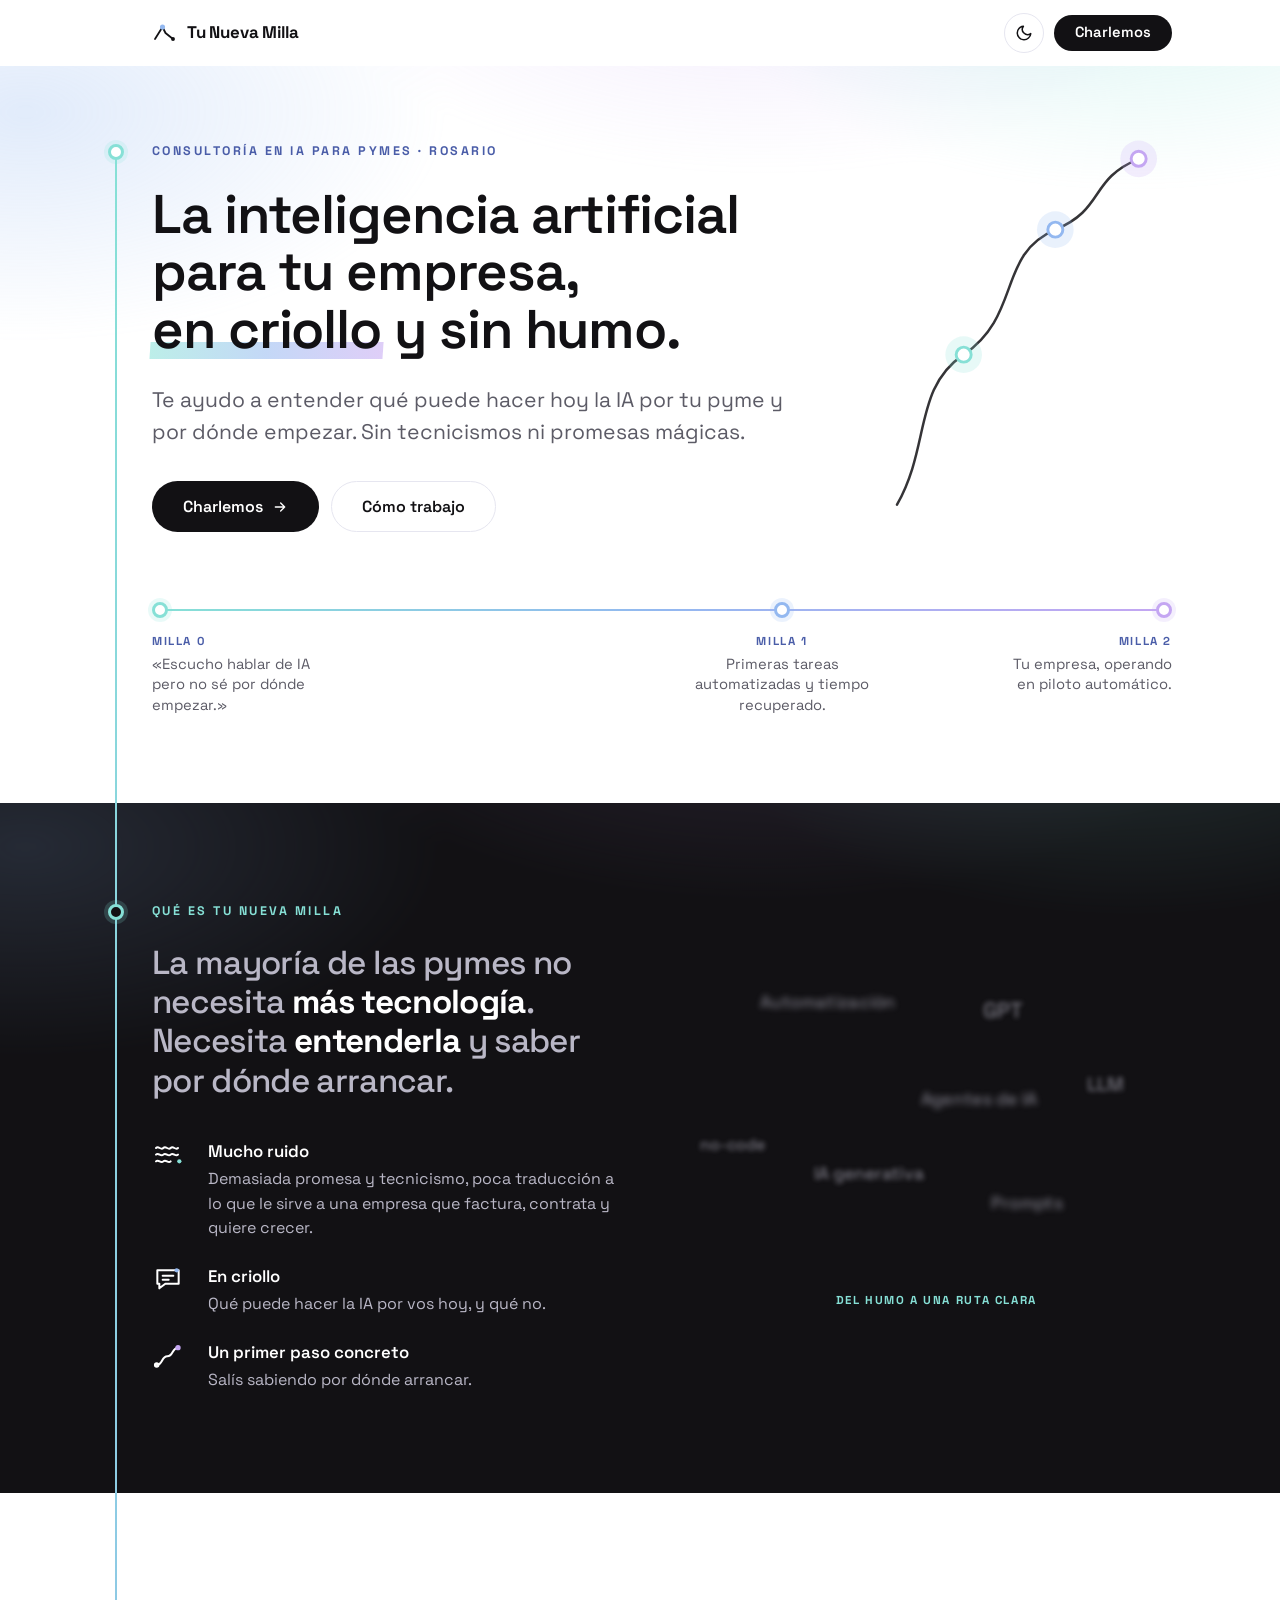
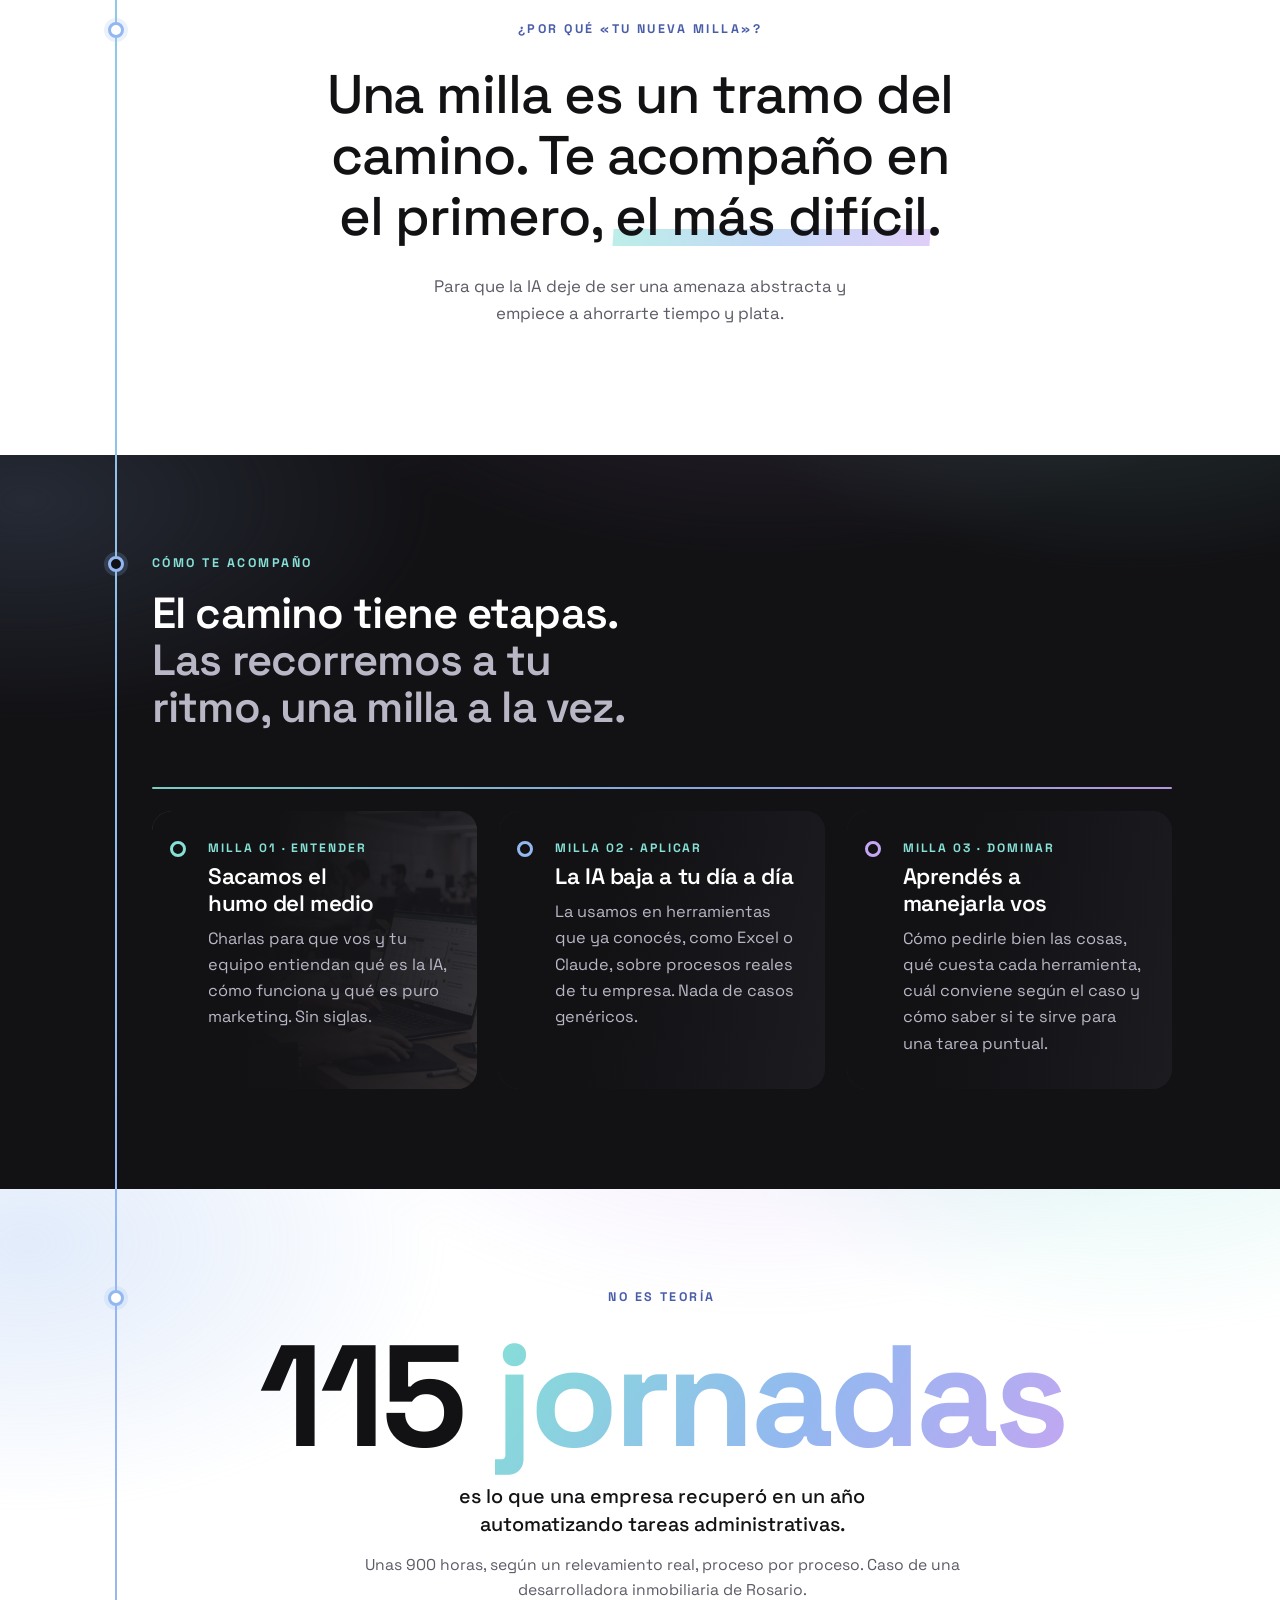
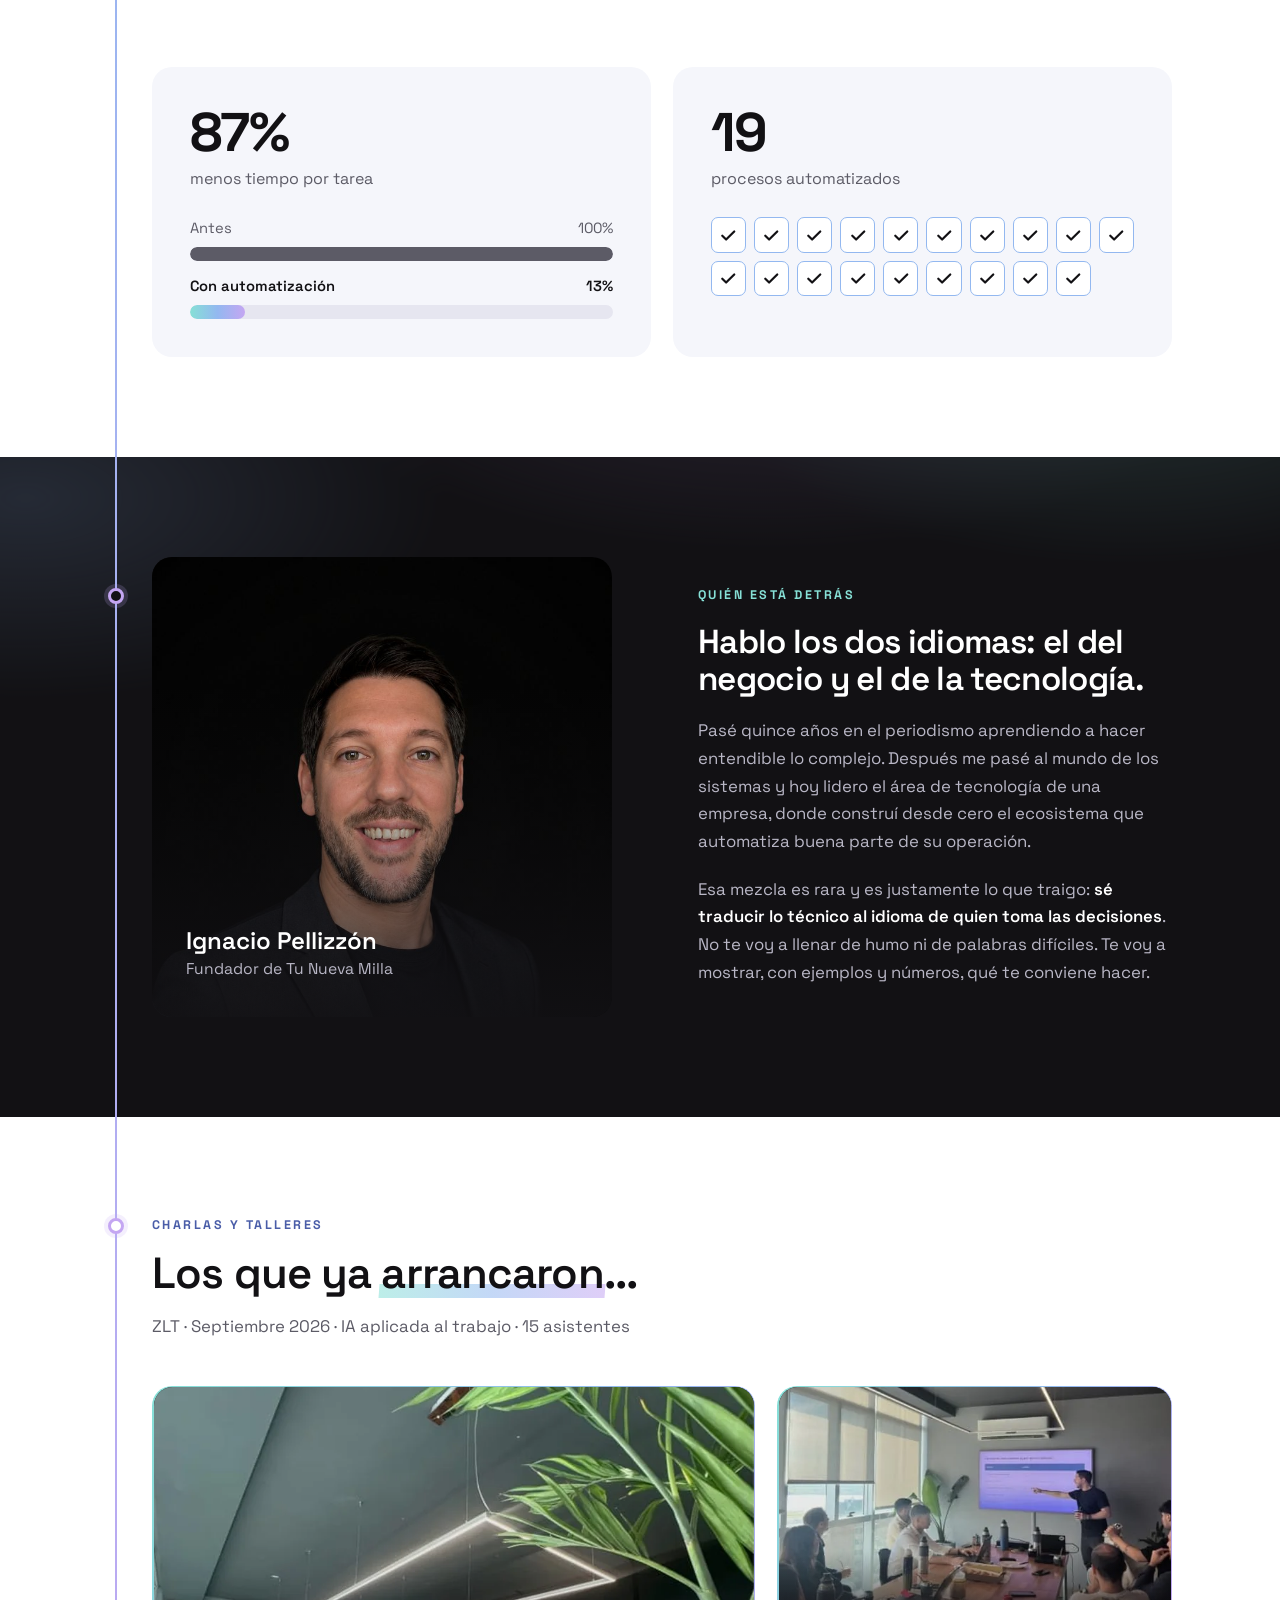
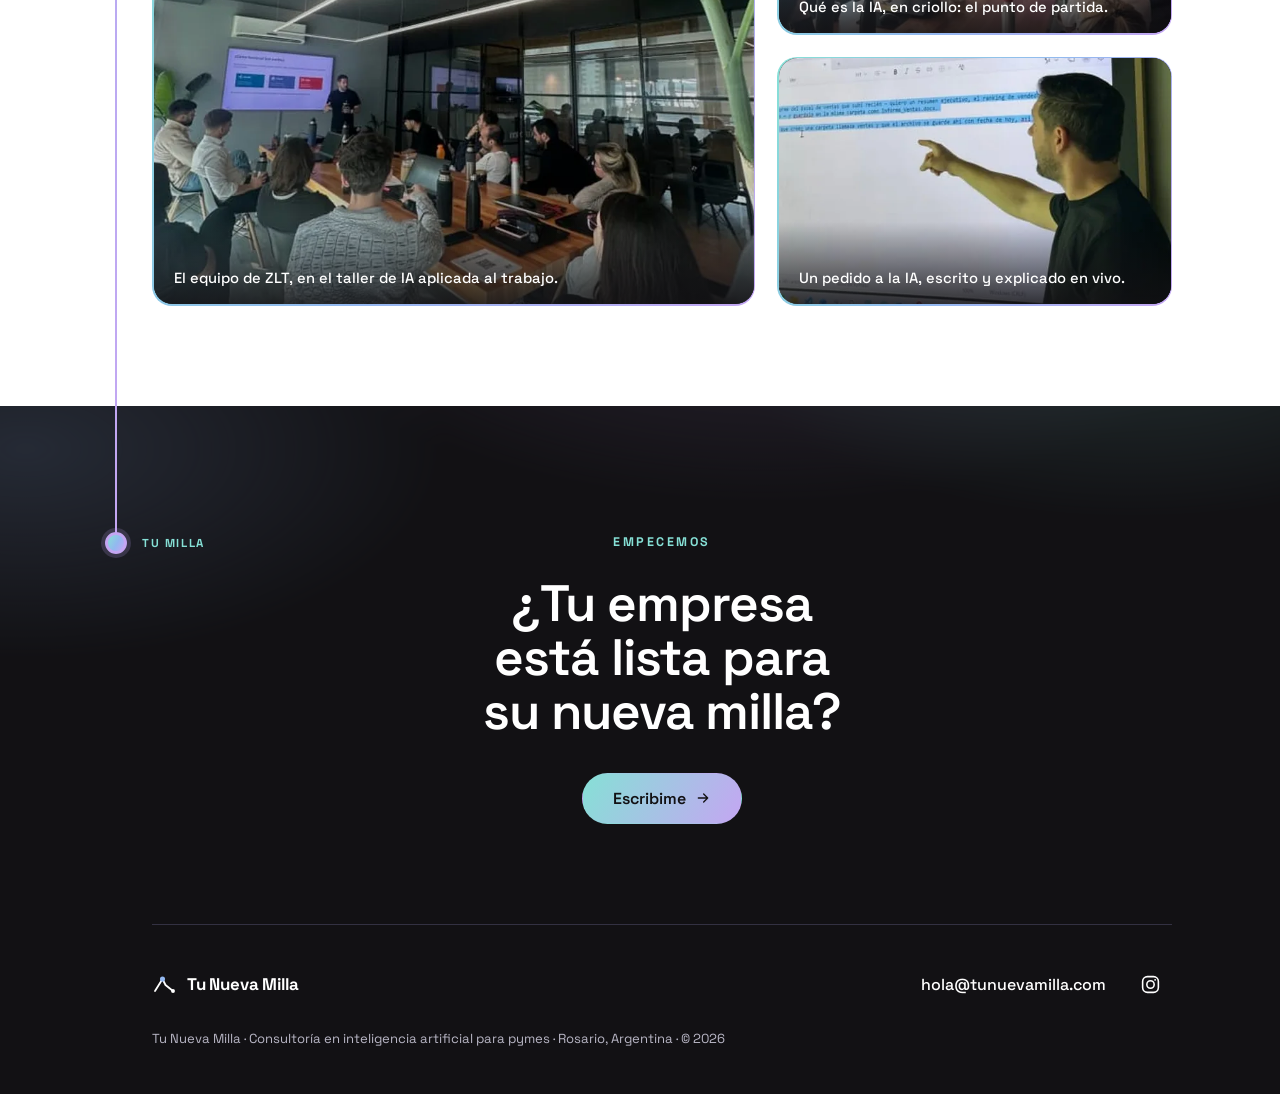
==== index.html @ d24d32ed "Rediseño de la landing con el design system aurora - Nueva estructura: hero, qué es, por qué el nomb" ====
<!DOCTYPE html>
<html lang="es-AR">
<head>
<meta charset="UTF-8">
<meta name="viewport" content="width=device-width, initial-scale=1.0">
<title>Tu Nueva Milla — IA en criollo para tu pyme</title>
<meta name="description" content="Consultoría en inteligencia artificial para pymes en Rosario. Te ayudo a entender qué puede hacer la IA por tu empresa, sin tecnicismos ni promesas mágicas.">
<meta name="author" content="Ignacio Pellizzón">
<link rel="canonical" href="https://tunuevamilla.com/">
<meta name="theme-color" content="#FFFFFF">
<meta name="color-scheme" content="light dark">

<meta property="og:type" content="website">
<meta property="og:url" content="https://tunuevamilla.com/">
<meta property="og:site_name" content="Tu Nueva Milla">
<meta property="og:locale" content="es_AR">
<meta property="og:title" content="Tu Nueva Milla — IA en criollo para tu pyme">
<meta property="og:description" content="Consultoría en inteligencia artificial para pymes en Rosario. Te ayudo a entender qué puede hacer la IA por tu empresa, sin tecnicismos ni promesas mágicas.">
<meta property="og:image" content="https://tunuevamilla.com/images/og-image.jpg">
<meta property="og:image:width" content="1200">
<meta property="og:image:height" content="630">
<meta property="og:image:alt" content="Tu Nueva Milla — IA en criollo, sin humo">

<meta name="twitter:card" content="summary_large_image">
<meta name="twitter:title" content="Tu Nueva Milla — IA en criollo para tu pyme">
<meta name="twitter:description" content="Consultoría en inteligencia artificial para pymes en Rosario. Te ayudo a entender qué puede hacer la IA por tu empresa, sin tecnicismos ni promesas mágicas.">
<meta name="twitter:image" content="https://tunuevamilla.com/images/og-image.jpg">
<meta name="twitter:image:alt" content="Tu Nueva Milla — IA en criollo, sin humo">
<link rel="icon" type="image/svg+xml" href="data:image/svg+xml,%3Csvg xmlns='http://www.w3.org/2000/svg' viewBox='0 0 32 32'%3E%3Cstyle%3E.s%7Bstroke:%23121114%7D.f%7Bfill:%23121114%7D@media (prefers-color-scheme:dark)%7B.s%7Bstroke:%23FFFFFF%7D.f%7Bfill:%23FFFFFF%7D%7D%3C/style%3E%3Cpath class='s' d='M4 24 L14 8 L18 16 L28 24' fill='none' stroke-width='2.6' stroke-linecap='round' stroke-linejoin='round'/%3E%3Ccircle cx='14' cy='8' r='3.4' fill='%2393B8F0'/%3E%3Ccircle class='f' cx='28' cy='24' r='2.6'/%3E%3C/svg%3E">

<!-- Tema guardado antes del primer pintado (evita el parpadeo claro → oscuro) -->
<script>try{if(localStorage.getItem('tnm-theme')==='dark'){document.documentElement.setAttribute('data-theme','dark');document.querySelector('meta[name="theme-color"]').content='#121114'}}catch(e){}</script>

<link rel="preconnect" href="https://fonts.googleapis.com">
<link rel="preconnect" href="https://fonts.gstatic.com" crossorigin>
<link href="https://fonts.googleapis.com/css2?family=Space+Grotesk:wght@400;500;600;700&display=swap" rel="stylesheet">
<link rel="stylesheet" href="styles.css">
</head>
<body>

<nav class="nav">
  <div class="wrap nav__in">
    <a href="#" class="tnm-logo" aria-label="Tu Nueva Milla">
      <svg viewBox="0 0 32 32" fill="none" aria-hidden="true">
        <path d="M4 24 L14 8 L18 16 L28 24" stroke="currentColor" stroke-width="2.4" stroke-linecap="round" stroke-linejoin="round"/>
        <circle cx="14" cy="8" r="3.4" fill="#93B8F0"/>
        <circle cx="28" cy="24" r="2.6" fill="currentColor"/>
      </svg>
      <span>Tu&nbsp;Nueva&nbsp;Milla</span>
    </a>
    <div class="nav__actions">
      <button type="button" class="theme-toggle" id="themeToggle" aria-label="Cambiar a tema oscuro" title="Cambiar a tema oscuro">
        <svg class="i-sun" viewBox="0 0 24 24" width="18" height="18" fill="none" aria-hidden="true"><circle cx="12" cy="12" r="4"/><path d="M12 2v2M12 20v2M4.93 4.93l1.41 1.41M17.66 17.66l1.41 1.41M2 12h2M20 12h2M6.34 17.66l-1.41 1.41M19.07 4.93l-1.41 1.41"/></svg>
        <svg class="i-moon" viewBox="0 0 24 24" width="18" height="18" fill="none" aria-hidden="true"><path d="M21 12.79A9 9 0 1 1 11.21 3 7 7 0 0 0 21 12.79z"/></svg>
      </button>
      <a href="#contacto" class="tnm-btn tnm-btn--primary tnm-btn--sm js-contact-trigger">Charlemos</a>
    </div>
  </div>
</nav>

<main class="rail-root" data-rail-root>
  <div class="rail" data-rail aria-hidden="true"><div class="rail__fill" data-rail-fill></div></div>

  <!-- 1 · Hero (claro) -->
  <header class="tnm-aurora sec sec--light">
    <div class="wrap hero">
      <div class="hero__row">
        <div class="hero__copy">
          <div data-reveal="0">
            <div class="stop" data-rail-stop data-rail-color="aqua"><span class="stop__dot stop__dot--aqua" aria-hidden="true"></span><div class="tnm-eyebrow">Consultoría en IA para pymes · Rosario</div></div>
          </div>
          <h1 class="hero__title" data-reveal="1">La inteligencia artificial para tu empresa, <span class="tnm-hl">en criollo</span> y sin humo.</h1>
          <p class="hero__lead" data-reveal="2">Te ayudo a entender qué puede hacer hoy la IA por tu pyme y por dónde empezar. Sin tecnicismos ni promesas mágicas.</p>
          <div class="hero__actions" data-reveal="3">
            <a href="#contacto" class="tnm-btn tnm-btn--primary js-contact-trigger">Charlemos
              <svg viewBox="0 0 24 24" fill="none" aria-hidden="true"><path d="M5 12h14M13 6l6 6-6 6" stroke="currentColor" stroke-width="2" stroke-linecap="round" stroke-linejoin="round"/></svg>
            </a>
            <a href="#camino" class="tnm-btn tnm-btn--ghost">Cómo trabajo</a>
          </div>
        </div>
        <div class="hero__ill" aria-hidden="true">
          <svg viewBox="40 60 360 470" width="100%" fill="none">
            <path d="M70,500 C110,430 90,360 150,320 C220,272 190,200 260,170 C320,145 300,110 360,85" style="stroke:currentColor;stroke-width:3;stroke-linecap:round;opacity:.85"/>
            <circle cx="150" cy="320" r="22" style="fill:var(--aqua);opacity:.2"/>
            <circle cx="150" cy="320" r="9" style="fill:var(--node-fill);stroke:var(--aqua);stroke-width:3.5"/>
            <circle cx="260" cy="170" r="22" style="fill:var(--blue);opacity:.2"/>
            <circle cx="260" cy="170" r="9" style="fill:var(--node-fill);stroke:var(--blue);stroke-width:3.5"/>
            <circle cx="360" cy="85" r="22" style="fill:var(--violet);opacity:.2"/>
            <circle cx="360" cy="85" r="9" style="fill:var(--node-fill);stroke:var(--violet);stroke-width:3.5"/>
          </svg>
        </div>
      </div>
      <div class="hero__route" data-reveal="4">
        <div class="tnm-route">
          <div class="tnm-route__track"><div class="tnm-route__fill"></div></div>
          <div class="tnm-route__stops">
            <div class="tnm-route__stop">
              <div class="tnm-dot"></div>
              <div class="tnm-km">Milla 0</div>
              <div class="tnm-route__lbl">«Escucho hablar de IA pero no sé por dónde empezar.»</div>
            </div>
            <div class="tnm-route__stop">
              <div class="tnm-dot tnm-dot--b"></div>
              <div class="tnm-km">Milla 1</div>
              <div class="tnm-route__lbl">Primeras tareas automatizadas y tiempo recuperado.</div>
            </div>
            <div class="tnm-route__stop">
              <div class="tnm-dot tnm-dot--c"></div>
              <div class="tnm-km">Milla 2</div>
              <div class="tnm-route__lbl">Tu empresa, operando en piloto automático.</div>
            </div>
          </div>
        </div>
      </div>
    </div>
  </header>

  <!-- 2 · Qué es (oscuro) -->
  <section class="tnm-aurora sec sec--band sec--clip" data-theme="dark">
    <div class="wrap sec__pad whatis">
      <div class="whatis__copy">
        <div class="whatis__head" data-reveal="0">
          <div class="stop" data-rail-stop data-rail-color="aqua"><span class="stop__dot stop__dot--aqua" aria-hidden="true"></span><div class="tnm-eyebrow">Qué es Tu Nueva Milla</div></div>
          <h2 class="whatis__title">La mayoría de las pymes no necesita <b>más tecnología</b>. Necesita <b>entenderla</b> y saber por dónde arrancar.</h2>
        </div>
        <div class="points">
          <div class="point" data-reveal="1">
            <svg viewBox="0 0 24 24" width="32" height="32" fill="none" aria-hidden="true"><path d="M3 7.5c2-2 3.5 2 5.5 0s3.5 2 5.5 0 3.5 2 5.5 0"/><path d="M3 12.5c2-2 3.5 2 5.5 0s3.5 2 5.5 0 3.5 2 5.5 0"/><path d="M3 17.5c2-2 3.5 2 5.5 0s3.5 2 5.5 0"/><circle cx="20.5" cy="17.5" r="1.6" class="ico-fill-aqua"/></svg>
            <div>
              <div class="point__t">Mucho ruido</div>
              <p>Demasiada promesa y tecnicismo, poca traducción a lo que le sirve a una empresa que factura, contrata y quiere crecer.</p>
            </div>
          </div>
          <div class="point" data-reveal="2">
            <svg viewBox="0 0 24 24" width="32" height="32" fill="none" aria-hidden="true"><path d="M4 5.5h16v10H10l-4.5 3.5v-3.5H4z"/><path d="M8 9.5h8M8 12.5h4.5"/><circle cx="18.5" cy="5.5" r="1.6" class="ico-fill-blue"/></svg>
            <div>
              <div class="point__t">En criollo</div>
              <p>Qué puede hacer la IA por vos hoy, y qué no.</p>
            </div>
          </div>
          <div class="point" data-reveal="3">
            <svg viewBox="0 0 24 24" width="32" height="32" fill="none" aria-hidden="true"><path d="M3.5 19.5c4.5 0 3.5-6.5 8-6.5s3.5-6.5 8-6.5"/><circle cx="3.5" cy="19.5" r="1.3"/><circle cx="19.5" cy="6.5" r="2" class="ico-fill-violet"/></svg>
            <div>
              <div class="point__t">Un primer paso concreto</div>
              <p>Salís sabiendo por dónde arrancar.</p>
            </div>
          </div>
        </div>
      </div>
      <figure class="smoke-fig">
        <div class="smoke" data-smoke>
          <div aria-hidden="true">
            <span class="smoke__w" data-smoke-word style="left:60%;top:2%;font-size:1.35rem">GPT</span>
            <span class="smoke__w" data-smoke-word data-optional style="left:22%;top:16%;font-size:1.05rem">machine learning</span>
            <span class="smoke__w" data-smoke-word style="left:82%;top:30%;font-size:1.2rem">LLM</span>
            <span class="smoke__w" data-smoke-word style="left:0%;top:50%;font-size:1rem">no-code</span>
            <span class="smoke__w" data-smoke-word data-optional style="left:76%;top:52%;font-size:1rem">copiloto</span>
            <span class="smoke__w" data-smoke-word style="left:24%;top:64%;font-size:1.1rem">IA generativa</span>
            <span class="smoke__w" data-smoke-word data-optional style="left:70%;top:88%;font-size:1.15rem">RAG</span>
          </div>
          <div class="smoke__keys">
            <span class="smoke__spine" data-smoke-spine></span>
            <div class="smoke__key" data-smoke-key data-x=".40" data-y=".36">
              <span class="smoke__dot smoke__dot--aqua" data-smoke-dot></span>
              <div class="smoke__txt">
                <span class="smoke__tech" data-smoke-tech>Agentes de IA<span class="smoke__strike" data-smoke-strike></span></span>
                <span class="smoke__say" data-smoke-say>Un asistente que contesta consultas de clientes</span>
              </div>
            </div>
            <div class="smoke__key" data-smoke-key data-x=".06" data-y=".04">
              <span class="smoke__dot smoke__dot--blue" data-smoke-dot></span>
              <div class="smoke__txt">
                <span class="smoke__tech" data-smoke-tech>Automatización<span class="smoke__strike" data-smoke-strike></span></span>
                <span class="smoke__say" data-smoke-say>Que las facturas se carguen solas</span>
              </div>
            </div>
            <div class="smoke__key" data-smoke-key data-x=".55" data-y=".72">
              <span class="smoke__dot smoke__dot--violet" data-smoke-dot></span>
              <div class="smoke__txt">
                <span class="smoke__tech" data-smoke-tech>Prompts<span class="smoke__strike" data-smoke-strike></span></span>
                <span class="smoke__say" data-smoke-say>Saber qué pedirle a la IA</span>
              </div>
            </div>
          </div>
        </div>
        <figcaption class="smoke-fig__cap">Del humo a una ruta clara</figcaption>
      </figure>
    </div>
  </section>

  <!-- 3 · Por qué el nombre (claro) -->
  <section class="sec sec--light">
    <div class="sec__pad--xl quote">
      <div class="nowrap" data-reveal="0">
        <div class="stop" data-rail-stop data-rail-color="blue"><span class="stop__dot stop__dot--blue" aria-hidden="true"></span><div class="tnm-eyebrow">¿Por qué «Tu Nueva Milla»?</div></div>
      </div>
      <blockquote class="quote__q" data-reveal="1">Una milla es un tramo del camino. Te acompaño en el primero, <span class="tnm-hl">el más difícil</span>.</blockquote>
      <p class="quote__sub" data-reveal="2">Para que la IA deje de ser una amenaza abstracta y empiece a ahorrarte tiempo y plata.</p>
    </div>
  </section>

  <!-- 4 · Las 3 millas (oscuro) -->
  <section class="tnm-aurora sec sec--band anchor" id="camino" data-theme="dark">
    <div class="wrap sec__pad">
      <div class="miles__head" data-reveal="0">
        <div class="stop" data-rail-stop data-rail-color="blue"><span class="stop__dot stop__dot--blue" aria-hidden="true"></span><div class="tnm-eyebrow">Cómo te acompaño</div></div>
        <h2 class="h2">El camino tiene etapas. <span class="muted">Las recorremos a tu ritmo, una milla a la vez.</span></h2>
      </div>
      <div class="miles__line" data-draw></div>
      <div class="miles">
        <div class="lift" data-reveal="1">
          <div class="tnm-ms tnm-ms--photo">
            <img class="tnm-ms__bg" src="images/milla-01-entender.jpg" alt="" loading="lazy" decoding="async">
            <div class="tnm-ms__scrim"></div>
            <div class="tnm-ms__node"></div>
            <div class="tnm-km">Milla 01 · Entender</div>
            <h3>Sacamos el humo del medio</h3>
            <p>Charlas para que vos y tu equipo entiendan qué es la IA, cómo funciona y qué es puro marketing. Sin siglas.</p>
          </div>
        </div>
        <div class="lift" data-reveal="2">
          <div class="tnm-ms tnm-ms--b tnm-ms--photo">
            <img class="tnm-ms__bg" src="images/milla-02-aplicar.jpg" alt="" loading="lazy" decoding="async">
            <div class="tnm-ms__scrim"></div>
            <div class="tnm-ms__node"></div>
            <div class="tnm-km">Milla 02 · Aplicar</div>
            <h3>La IA baja a tu día a día</h3>
            <p>La usamos en herramientas que ya conocés, como Excel o Claude, sobre procesos reales de tu empresa. Nada de casos genéricos.</p>
          </div>
        </div>
        <div class="lift" data-reveal="3">
          <div class="tnm-ms tnm-ms--c tnm-ms--photo">
            <img class="tnm-ms__bg" src="images/milla-03-dominar.jpg" alt="" loading="lazy" decoding="async">
            <div class="tnm-ms__scrim"></div>
            <div class="tnm-ms__node"></div>
            <div class="tnm-km">Milla 03 · Dominar</div>
            <h3>Aprendés a manejarla vos</h3>
            <p>Cómo pedirle bien las cosas, qué cuesta cada herramienta, cuál conviene según el caso y cómo saber si te sirve para una tarea puntual.</p>
          </div>
        </div>
      </div>
    </div>
  </section>

  <!-- 5 · Caso real (claro) -->
  <section class="tnm-aurora sec sec--light">
    <div class="wrap sec__pad proof">
      <div class="nowrap" data-reveal="0">
        <div class="stop" data-rail-stop data-rail-color="blue"><span class="stop__dot stop__dot--blue" aria-hidden="true"></span><div class="tnm-eyebrow">No es teoría</div></div>
      </div>
      <div class="tnm-bignum" data-reveal="1">
        <div class="tnm-bignum__v">115 <span class="tnm-bignum__u">jornadas</span></div>
        <p class="tnm-bignum__cap">es lo que una empresa recuperó en un año automatizando tareas administrativas.</p>
        <p class="tnm-bignum__sub">Unas 900 horas, según un relevamiento real, proceso por proceso. Caso de una desarrolladora inmobiliaria de Rosario.</p>
      </div>
      <div class="proof__cards">
        <div class="pcard" data-reveal="1">
          <div>
            <div class="pcard__n" data-count>87%</div>
            <div class="pcard__l">menos tiempo por tarea</div>
          </div>
          <div class="bars">
            <div class="bar">
              <div class="bar__lbl"><span>Antes</span><span>100%</span></div>
              <div class="bar__track"><div class="bar__fill bar__fill--before"></div></div>
            </div>
            <div class="bar">
              <div class="bar__lbl bar__lbl--strong"><span>Con automatización</span><span>13%</span></div>
              <div class="bar__track"><div class="bar__fill bar__fill--after" data-bar="100%" style="width:13%"></div></div>
            </div>
          </div>
        </div>
        <div class="pcard" data-reveal="2">
          <div>
            <div class="pcard__n" data-count>19</div>
            <div class="pcard__l">procesos automatizados</div>
          </div>
          <div class="ticks" data-ticks aria-hidden="true">
            <div class="tick" data-tick><svg viewBox="0 0 24 24" fill="none"><path d="M5 12.5l4.5 4.5L19 7.5"/></svg></div>
            <div class="tick" data-tick><svg viewBox="0 0 24 24" fill="none"><path d="M5 12.5l4.5 4.5L19 7.5"/></svg></div>
            <div class="tick" data-tick><svg viewBox="0 0 24 24" fill="none"><path d="M5 12.5l4.5 4.5L19 7.5"/></svg></div>
            <div class="tick" data-tick><svg viewBox="0 0 24 24" fill="none"><path d="M5 12.5l4.5 4.5L19 7.5"/></svg></div>
            <div class="tick" data-tick><svg viewBox="0 0 24 24" fill="none"><path d="M5 12.5l4.5 4.5L19 7.5"/></svg></div>
            <div class="tick" data-tick><svg viewBox="0 0 24 24" fill="none"><path d="M5 12.5l4.5 4.5L19 7.5"/></svg></div>
            <div class="tick" data-tick><svg viewBox="0 0 24 24" fill="none"><path d="M5 12.5l4.5 4.5L19 7.5"/></svg></div>
            <div class="tick" data-tick><svg viewBox="0 0 24 24" fill="none"><path d="M5 12.5l4.5 4.5L19 7.5"/></svg></div>
            <div class="tick" data-tick><svg viewBox="0 0 24 24" fill="none"><path d="M5 12.5l4.5 4.5L19 7.5"/></svg></div>
            <div class="tick" data-tick><svg viewBox="0 0 24 24" fill="none"><path d="M5 12.5l4.5 4.5L19 7.5"/></svg></div>
            <div class="tick" data-tick><svg viewBox="0 0 24 24" fill="none"><path d="M5 12.5l4.5 4.5L19 7.5"/></svg></div>
            <div class="tick" data-tick><svg viewBox="0 0 24 24" fill="none"><path d="M5 12.5l4.5 4.5L19 7.5"/></svg></div>
            <div class="tick" data-tick><svg viewBox="0 0 24 24" fill="none"><path d="M5 12.5l4.5 4.5L19 7.5"/></svg></div>
            <div class="tick" data-tick><svg viewBox="0 0 24 24" fill="none"><path d="M5 12.5l4.5 4.5L19 7.5"/></svg></div>
            <div class="tick" data-tick><svg viewBox="0 0 24 24" fill="none"><path d="M5 12.5l4.5 4.5L19 7.5"/></svg></div>
            <div class="tick" data-tick><svg viewBox="0 0 24 24" fill="none"><path d="M5 12.5l4.5 4.5L19 7.5"/></svg></div>
            <div class="tick" data-tick><svg viewBox="0 0 24 24" fill="none"><path d="M5 12.5l4.5 4.5L19 7.5"/></svg></div>
            <div class="tick" data-tick><svg viewBox="0 0 24 24" fill="none"><path d="M5 12.5l4.5 4.5L19 7.5"/></svg></div>
            <div class="tick" data-tick><svg viewBox="0 0 24 24" fill="none"><path d="M5 12.5l4.5 4.5L19 7.5"/></svg></div>
          </div>
        </div>
      </div>
    </div>
  </section>

  <!-- 6 · Quién está detrás (oscuro) -->
  <section class="tnm-aurora sec sec--band" data-theme="dark">
    <div class="wrap sec__pad bio">
      <div class="bio__photo" data-reveal="0">
        <div class="tnm-portrait">
          <img src="images/foto-fundador.jpg" alt="Ignacio Pellizzón, fundador de Tu Nueva Milla" loading="lazy" decoding="async">
          <div class="tnm-portrait__scrim"></div>
          <div class="tnm-portrait__who">
            <div class="tnm-portrait__nm">Ignacio Pellizzón</div>
            <div class="tnm-portrait__rl">Fundador de Tu Nueva Milla</div>
          </div>
        </div>
      </div>
      <div class="bio__txt" data-reveal="1">
        <div class="stop" data-rail-stop data-rail-color="violet"><span class="stop__dot stop__dot--violet" aria-hidden="true"></span><div class="tnm-eyebrow">Quién está detrás</div></div>
        <h2 class="bio__title">Hablo los dos idiomas: el del negocio y el de la tecnología.</h2>
        <p>Pasé quince años en el periodismo aprendiendo a hacer entendible lo complejo. Después me pasé al mundo de los sistemas y hoy lidero el área de tecnología de una empresa, donde construí desde cero el ecosistema que automatiza buena parte de su operación.</p>
        <p>Esa mezcla es rara y es justamente lo que traigo: <b>sé traducir lo técnico al idioma de quien toma las decisiones</b>. No te voy a llenar de humo ni de palabras difíciles. Te voy a mostrar, con ejemplos y números, qué te conviene hacer.</p>
      </div>
    </div>
  </section>

  <!-- 7 · Charlas y talleres (claro) -->
  <section class="sec sec--light">
    <div class="wrap sec__pad talks">
      <div class="talks__head" data-reveal="0">
        <div class="stop" data-rail-stop data-rail-color="violet"><span class="stop__dot stop__dot--violet" aria-hidden="true"></span><div class="tnm-eyebrow">Charlas y talleres</div></div>
        <h2 class="h2 talks__title">Los que ya <span class="tnm-hl">arrancaron</span>...</h2>
        <p class="talks__meta">ZLT · Septiembre 2026 · IA aplicada al trabajo · 15 asistentes</p>
      </div>
      <div class="bento">
        <figure class="shot shot--main" data-reveal="1">
          <div class="shot__in">
            <picture>
              <source srcset="images/charla-ia-pymes-zlt-01.webp" type="image/webp">
              <img src="images/charla-ia-pymes-zlt-01.jpg" width="846" height="750" alt="El equipo de ZLT durante el taller de IA" loading="lazy" decoding="async" style="object-position:center 55%">
            </picture>
            <figcaption>El equipo de ZLT, en el taller de IA aplicada al trabajo.</figcaption>
          </div>
        </figure>
        <div class="bento__side">
          <figure class="shot" data-reveal="2">
            <div class="shot__in">
              <picture>
                <source srcset="images/charla-ia-pymes-zlt-02.webp" type="image/webp">
                <img src="images/charla-ia-pymes-zlt-02.jpg" width="846" height="384" alt="Ignacio Pellizzón explicando qué es la IA frente al equipo" loading="lazy" decoding="async" style="object-position:80% center">
              </picture>
              <figcaption>Qué es la IA, en criollo: el punto de partida.</figcaption>
            </div>
          </figure>
          <figure class="shot" data-reveal="3">
            <div class="shot__in">
              <picture>
                <source srcset="images/charla-ia-pymes-zlt-03.webp" type="image/webp">
                <img src="images/charla-ia-pymes-zlt-03.jpg" width="846" height="384" alt="Ignacio señalando un pedido escrito a una herramienta de IA en pantalla" loading="lazy" decoding="async" style="object-position:72% center">
              </picture>
              <figcaption>Un pedido a la IA, escrito y explicado en vivo.</figcaption>
            </div>
          </figure>
        </div>
      </div>
    </div>
  </section>

  <!-- 8 · Cierre + footer (oscuro) -->
  <section class="tnm-aurora sec sec--band anchor" id="contacto" data-theme="dark">
    <div class="wrap closing">
      <div class="closing__top">
        <div class="nowrap" data-reveal="1">
          <div class="stop" data-rail-stop data-rail-label="Tu milla" data-rail-color="violet"><span class="stop__dot stop__dot--grad" aria-hidden="true"></span><div class="tnm-eyebrow">Empecemos</div></div>
        </div>
        <h2 class="closing__title" data-reveal="1">¿Tu empresa está lista para su nueva milla?</h2>
        <div class="closing__cta" data-reveal="2">
          <a href="mailto:hola@tunuevamilla.com" class="tnm-btn tnm-btn--primary" id="contactTrigger">Escribime
            <svg viewBox="0 0 24 24" fill="none" aria-hidden="true"><path d="M5 12h14M13 6l6 6-6 6" stroke="currentColor" stroke-width="2" stroke-linecap="round" stroke-linejoin="round"/></svg>
          </a>
        </div>
      </div>
      <footer class="footer">
        <a href="#" class="tnm-logo" aria-label="Tu Nueva Milla">
          <svg viewBox="0 0 32 32" fill="none" aria-hidden="true">
            <path d="M4 24 L14 8 L18 16 L28 24" stroke="currentColor" stroke-width="2.4" stroke-linecap="round" stroke-linejoin="round"/>
            <circle cx="14" cy="8" r="3.4" fill="#93B8F0"/>
            <circle cx="28" cy="24" r="2.6" fill="currentColor"/>
          </svg>
          <span>Tu&nbsp;Nueva&nbsp;Milla</span>
        </a>
        <div class="footer__links">
          <a href="mailto:hola@tunuevamilla.com" class="footer__mail">hola@tunuevamilla.com</a>
          <a href="https://www.instagram.com/tunuevamilla" target="_blank" rel="noopener" class="footer__ig" aria-label="Instagram">
            <svg viewBox="0 0 24 24" fill="none" width="21" height="21" aria-hidden="true">
              <rect x="3" y="3" width="18" height="18" rx="5.5" stroke="currentColor" stroke-width="1.8"/>
              <circle cx="12" cy="12" r="4.2" stroke="currentColor" stroke-width="1.8"/>
              <circle cx="17.3" cy="6.7" r="1.1" fill="currentColor"/>
            </svg>
          </a>
        </div>
        <div class="footer__fine">Tu Nueva Milla · Consultoría en inteligencia artificial para pymes · Rosario, Argentina · © 2026</div>
      </footer>
    </div>
  </section>
</main>

<div class="modal-overlay" id="contactOverlay" hidden>
  <div class="modal" role="dialog" aria-modal="true" aria-labelledby="contactModalTitle" id="contactModal">
    <button type="button" class="modal-close" id="contactClose" aria-label="Cerrar formulario">
      <svg viewBox="0 0 24 24" fill="none" aria-hidden="true"><path d="M6 6l12 12M18 6L6 18" stroke="currentColor" stroke-width="2" stroke-linecap="round"/></svg>
    </button>
    <div class="tnm-eyebrow">Escribime</div>
    <h3 id="contactModalTitle">Contame en dos líneas qué necesita tu empresa</h3>
    <p class="modal-lead">Te respondo yo mismo, directo a tu correo.</p>

    <form id="contactForm" novalidate>
      <input type="checkbox" name="botcheck" class="hp" tabindex="-1" autocomplete="off">

      <label class="tnm-field">
        <span>Nombre</span>
        <input type="text" name="name" required autocomplete="name" placeholder="Tu nombre">
      </label>
      <label class="tnm-field">
        <span>Email</span>
        <input type="email" name="email" required autocomplete="email" placeholder="vos@tuempresa.com">
      </label>
      <label class="tnm-field">
        <span>Contame brevemente qué necesitás</span>
        <textarea name="message" required rows="4" placeholder="Qué te gustaría automatizar o entender sobre IA en tu pyme"></textarea>
      </label>

      <button type="submit" class="tnm-btn tnm-btn--primary tnm-btn--block" id="contactSubmit">
        <span class="btn-label">Enviar mensaje</span>
        <svg viewBox="0 0 24 24" fill="none" aria-hidden="true"><path d="M5 12h14M13 6l6 6-6 6" stroke="currentColor" stroke-width="2" stroke-linecap="round" stroke-linejoin="round"/></svg>
      </button>
      <p class="form-status" id="contactStatus" role="status" aria-live="polite"></p>
    </form>
  </div>
</div>

<script src="motion.js"></script>
<script src="script.js"></script>
</body>
</html>
---- styles.css ----
/* =========================================================
   Tu Nueva Milla — estilos
   Design system "aurora": Space Grotesk como única familia,
   tema claro por defecto y oscuro vía [data-theme="dark"]
   (en <html> o en cualquier sección: las bandas oscuras).
   ========================================================= */

/* ---------- tokens: color ---------- */
:root{
  --ink:#121114;
  --ink-soft:#232228;
  --paper:#F5F6FB;
  --white:#FFFFFF;
  --slate:#5C5B66;
  --slate-light:#B9B7C6;
  --line:#E6E6F0;
  --line-dark:#333142;

  /* pasteles aurora: solo relleno/línea, nunca texto sobre blanco */
  --aqua:#86E0D6;
  --blue:#93B8F0;
  --violet:#C4A6F2;
  --blue-soft:#8FA8EA;
  --blue-ink:#4A5DA8;       /* texto chico de acento sobre blanco (AA 6.1:1) */

  --grad-a:var(--aqua);
  --grad-b:var(--blue);
  --grad-c:var(--violet);
  --grad-aurora:linear-gradient(90deg,var(--aqua),var(--blue) 50%,var(--violet));
  --grad-aurora-diag:linear-gradient(120deg,var(--aqua),var(--blue) 55%,var(--violet));
  --grad-aurora-v:linear-gradient(180deg,var(--aqua),var(--blue) 55%,var(--violet));
  --grad-aurora-cta:linear-gradient(120deg,var(--aqua),var(--violet));
  --aurora-glow:
    radial-gradient(40% 55% at 82% 6%,rgba(134,224,214,.30),transparent 70%),
    radial-gradient(38% 52% at 10% 32%,rgba(147,184,240,.28),transparent 72%),
    radial-gradient(46% 60% at 58% 0%,rgba(196,166,242,.26),transparent 70%);

  /* bandas oscuras: tinta en tema claro, gris oscuro en tema oscuro (mantiene la alternancia) */
  --band:#121114;

  /* semántico: CLARO (default) */
  --bg:var(--white);
  --bg-subtle:var(--paper);
  --surface:var(--white);
  --text:var(--ink);
  --text-muted:var(--slate);
  --text-accent:var(--blue-ink);
  --border:var(--line);
  --border-strong:var(--ink);
  --border-hover:var(--slate-light);
  --btn-primary-bg:var(--ink);
  --btn-primary-bg-hover:var(--ink-soft);
  --btn-primary-fg:var(--white);
  --btn-ghost-hover:rgba(18,17,20,.04);
  --field-bg:var(--paper);
  --field-bg-focus:var(--white);
  --nav-bg:rgba(244,245,247,.82);
  --overlay:rgba(18,17,20,.6);
  --focus-ring:var(--blue-ink);
  --node-fill:var(--white);
  color-scheme:light;
}
html[data-theme="dark"]{--band:#232228}
[data-theme="dark"]{
  --bg:var(--ink);
  --bg-subtle:var(--ink-soft);
  --surface:var(--ink-soft);
  --text:var(--white);
  --text-muted:var(--slate-light);
  --text-accent:var(--aqua);
  --border:var(--line-dark);
  --border-strong:var(--white);
  --border-hover:var(--slate);
  --btn-primary-bg:var(--grad-aurora-cta);
  --btn-primary-bg-hover:var(--grad-aurora-cta);
  --btn-primary-fg:var(--ink);
  --btn-ghost-hover:rgba(255,255,255,.06);
  --field-bg:var(--ink);
  --field-bg-focus:#1A191D;
  --nav-bg:rgba(18,17,20,.82);
  --overlay:rgba(0,0,0,.7);
  --focus-ring:var(--aqua);
  --node-fill:var(--ink);
  color-scheme:dark;
}

/* ---------- tokens: tipografía, layout, motion ---------- */
:root{
  --font-sans:'Space Grotesk',system-ui,sans-serif;

  --fs-bignum:clamp(3.4rem,13vw,9rem);
  --fs-h2-xl:clamp(2.1rem,4vw,3.2rem);
  --fs-h2:clamp(2rem,3.4vw,2.9rem);
  --fs-h2-sm:clamp(1.7rem,2.6vw,2.3rem);
  --fs-h3:1.4rem;
  --fs-lead:clamp(1.08rem,1.7vw,1.32rem);
  --fs-body-lg:1.05rem;
  --fs-small:.92rem;
  --fs-label:.88rem;
  --fs-caption:.82rem;
  --fs-eyebrow:.78rem;
  --fs-km:.72rem;
  --ls-eyebrow:.2em;
  --ls-km:.14em;

  --wrap:1120px;
  --gutter:clamp(18px,5vw,28px);
  --nav-h:66px;
  --radius-xs:4px;
  --radius-md:12px;
  --radius-lg:20px;
  --radius-pill:999px;
  --shadow-sm:0 1px 3px rgba(18,17,20,.07);
  --shadow-md:0 10px 26px -10px rgba(18,17,20,.18);
  --shadow-card:0 22px 44px -20px rgba(18,17,20,.32);

  --ease:cubic-bezier(.2,.7,.2,1);
  --ease-draw:cubic-bezier(.6,0,.2,1);
  --ease-pop:cubic-bezier(.23,1,.32,1);
}

/* ---------- base ---------- */
*,*::before,*::after{box-sizing:border-box}
html{scroll-behavior:smooth;background:var(--bg)}
body{margin:0;font-family:var(--font-sans);color:var(--text);background:var(--bg);line-height:1.6;-webkit-font-smoothing:antialiased;-moz-osx-font-smoothing:grayscale;transition:background-color .3s var(--ease),color .3s var(--ease)}
h1,h2,h3{letter-spacing:-.02em;line-height:1.05;overflow-wrap:break-word;text-wrap:balance}
h1,h2,h3,p,figure,blockquote{margin:0}
p{text-wrap:pretty}
img{max-width:100%;display:block}
a{color:var(--text-accent);text-decoration-thickness:1px;text-underline-offset:3px}
a:hover{color:var(--text)}
:focus-visible{outline:2.5px solid var(--focus-ring);outline-offset:3px;border-radius:var(--radius-xs)}
.nowrap{white-space:nowrap}
.muted{color:var(--text-muted)}

/* ---------- layout ---------- */
.wrap{max-width:var(--wrap);margin:0 auto;padding-left:var(--gutter);padding-right:var(--gutter)}
@media (min-width:900px){.wrap{padding-left:72px}} /* deja lugar a la ruta vertical */

.sec{color:var(--text)}
.sec--light{background:var(--bg)}
.sec--band{background:var(--band)}
.sec--clip{overflow-x:clip}
.sec__pad{padding-top:clamp(72px,10vw,100px);padding-bottom:clamp(72px,10vw,100px)}
.anchor{scroll-margin-top:var(--nav-h)}

/* ---------- AuroraGlow ---------- */
.tnm-aurora{position:relative;overflow:hidden;isolation:isolate}
.tnm-aurora::before{content:"";position:absolute;inset:-20% -10% auto -10%;height:82%;z-index:-1;pointer-events:none;background:var(--aurora-glow);filter:blur(6px)}
[data-theme="dark"] .tnm-aurora::before,[data-theme="dark"].tnm-aurora::before{opacity:.55}

/* ---------- Eyebrow + nodo de sección ---------- */
.tnm-eyebrow{font-size:var(--fs-eyebrow);letter-spacing:var(--ls-eyebrow);text-transform:uppercase;font-weight:700;color:var(--text-accent);line-height:1.4}
.stop{display:flex;align-items:center}
.stop__dot{flex:none;width:10px;height:10px;margin-right:10px;border-radius:50%}
.stop__dot--aqua{background:var(--aqua)}
.stop__dot--blue{background:var(--blue)}
.stop__dot--violet{background:var(--violet)}
.stop__dot--grad{background:var(--grad-aurora-diag)}
@media (min-width:900px){.stop__dot{display:none}} /* en desktop el nodo vive en la ruta vertical */

/* ---------- Ruta vertical (la página es la ruta) ---------- */
.rail-root{position:relative;display:block}
.rail{display:none;position:absolute;z-index:3;top:0;bottom:0;left:calc(max(0px,(100% - var(--wrap)) / 2) + 35px);width:2px;background:color-mix(in srgb,var(--slate-light) 45%,transparent);pointer-events:none}
.rail__fill{position:absolute;left:0;top:0;width:100%;height:100%;background:linear-gradient(180deg,var(--aqua),var(--blue) 50%,var(--violet))}
@media (min-width:900px){.rail{display:block}}

/* ---------- Logo ---------- */
.tnm-logo{display:inline-flex;align-items:center;gap:11px;font-weight:700;font-size:1.056rem;color:var(--text);text-decoration:none;letter-spacing:-.01em;white-space:nowrap}
.tnm-logo svg{width:24px;height:24px;flex:none;transition:transform .35s var(--ease)}
.tnm-logo:hover{color:var(--text)}
.tnm-logo:hover svg{transform:translateY(-1px) rotate(-6deg)}

/* ---------- Botones ---------- */
.tnm-btn{font-family:var(--font-sans);font-weight:600;font-size:1rem;line-height:1.2;text-decoration:none;border-radius:var(--radius-pill);padding:15px 30px;display:inline-flex;align-items:center;justify-content:center;gap:9px;border:1.5px solid transparent;cursor:pointer;background:none;color:var(--text);transition:background .2s var(--ease),color .2s var(--ease),border-color .2s var(--ease),transform .2s var(--ease),box-shadow .2s var(--ease),filter .2s var(--ease)}
.tnm-btn svg{width:16px;height:16px;flex:none}
.tnm-btn--sm{font-size:.92rem;padding:8px 20px}
.tnm-btn--block{display:flex;width:100%}
.tnm-btn--primary{background:var(--btn-primary-bg);color:var(--btn-primary-fg)}
.tnm-btn--primary:hover{background:var(--btn-primary-bg-hover);color:var(--btn-primary-fg);transform:translateY(-2px);box-shadow:var(--shadow-md)}
[data-theme="dark"] .tnm-btn--primary:hover{filter:brightness(1.05)}
.tnm-btn--primary:active{transform:scale(.98)}
.tnm-btn--ghost{border-color:var(--border);color:var(--text)}
.tnm-btn--ghost:hover{border-color:var(--border-strong);background:var(--btn-ghost-hover);color:var(--text)}
.tnm-btn:disabled{opacity:.6;cursor:default;transform:none;box-shadow:none;filter:none}

/* ---------- Highlight ---------- */
.tnm-hl{position:relative;white-space:nowrap;z-index:0}
.tnm-hl::after{content:"";position:absolute;left:-2px;right:-2px;bottom:.08em;height:.32em;background:var(--grad-aurora);z-index:-1;opacity:.55;transform:skewX(-4deg)}

/* ---------- Nav ---------- */
.nav{position:sticky;top:0;z-index:50;background:var(--bg);transition:box-shadow .3s var(--ease),background-color .3s var(--ease)}
.nav.is-scrolled{background:var(--nav-bg);-webkit-backdrop-filter:blur(10px);backdrop-filter:blur(10px);box-shadow:var(--shadow-sm),0 1px 0 var(--border)}
.nav__in{height:var(--nav-h);display:flex;align-items:center;justify-content:space-between;gap:12px;transition:height .3s var(--ease)}
.nav.is-scrolled .nav__in{height:56px}
.nav__actions{display:flex;align-items:center;gap:10px}
.theme-toggle{width:40px;height:40px;flex:none;border-radius:50%;border:1.5px solid var(--border);background:transparent;color:var(--text);display:flex;align-items:center;justify-content:center;cursor:pointer;padding:0;transition:border-color .2s var(--ease),background-color .2s var(--ease)}
.theme-toggle:hover{border-color:var(--border-strong);background:var(--btn-ghost-hover)}
.theme-toggle svg{stroke:currentColor;stroke-width:2;stroke-linecap:round;stroke-linejoin:round}
.theme-toggle .i-sun{display:none}
html[data-theme="dark"] .theme-toggle .i-sun{display:block}
html[data-theme="dark"] .theme-toggle .i-moon{display:none}

/* ---------- Hero ---------- */
.hero{padding-top:clamp(40px,6vw,72px);padding-bottom:clamp(56px,8vw,88px)}
.hero__row{display:flex;align-items:center;gap:48px}
.hero__copy{flex:1 1 0;min-width:0;display:flex;flex-direction:column;gap:26px}
.hero__title{font-size:clamp(2.3rem,5vw,3.4rem);font-weight:600;line-height:1.05;max-width:21ch}
.hero__lead{font-size:var(--fs-lead);line-height:1.55;color:var(--text-muted);max-width:46ch}
.hero__actions{display:flex;flex-wrap:wrap;gap:12px;margin-top:6px}
.hero__ill{display:none;flex:0 0 min(30%,300px);color:var(--text)}
@media (min-width:900px){.hero__ill{display:block}}
.hero__route{margin-top:clamp(46px,6vw,72px)}

/* ---------- Route (Milla 0 → 1 → 2) ---------- */
.tnm-route{position:relative}
.tnm-route__track{position:relative;height:2px;background:var(--border);margin:0 6px}
.tnm-route__fill{position:absolute;inset:0;background:var(--grad-aurora);transform-origin:left}
.tnm-route__stops{display:flex;justify-content:space-between;margin-top:-9px}
.tnm-route__stop{display:flex;flex-direction:column;align-items:flex-start;flex:1}
.tnm-route__stop:nth-child(2){align-items:center;text-align:center}
.tnm-route__stop:last-child{flex:none;align-items:flex-end;text-align:right}
.tnm-dot{width:16px;height:16px;border-radius:50%;background:var(--node-fill);border:3px solid var(--grad-a);margin-bottom:14px}
.tnm-dot--b{border-color:var(--grad-b)}
.tnm-dot--c{border-color:var(--grad-c)}
.tnm-km{font-size:var(--fs-km);letter-spacing:var(--ls-km);color:var(--text-accent);font-weight:700;text-transform:uppercase;margin-bottom:3px}
.tnm-route__lbl{font-size:.92rem;color:var(--text-muted);max-width:20ch;line-height:1.4}
@media (max-width:820px){
  .tnm-route__track{display:none}
  .tnm-route__stops{flex-direction:column;gap:26px;margin-top:0}
  .tnm-route__stop{align-items:flex-start!important;text-align:left!important}
  .tnm-dot{margin-bottom:8px}
}

/* ---------- Qué es ---------- */
.whatis{display:grid;grid-template-columns:repeat(auto-fit,minmax(min(100%,400px),1fr));gap:clamp(46px,6vw,80px);align-items:center}
.whatis__copy{display:flex;flex-direction:column;gap:38px}
.whatis__head{display:flex;flex-direction:column;gap:22px}
.whatis__title{font-size:var(--fs-h2-sm);font-weight:500;line-height:1.18;color:var(--text-muted);text-wrap:pretty}
.whatis__title b{color:var(--text);font-weight:700}
.points{display:flex;flex-direction:column;gap:22px}
.point{display:grid;grid-template-columns:40px minmax(0,1fr);gap:16px;align-items:start}
.point svg{stroke:var(--text);stroke-width:1.5;stroke-linecap:round;stroke-linejoin:round}
.point svg .ico-fill-aqua{fill:var(--aqua);stroke:none}
.point svg .ico-fill-blue{fill:var(--blue);stroke:none}
.point svg .ico-fill-violet{fill:var(--violet);stroke:none}
.point__t{font-weight:600;font-size:1.05rem;margin-bottom:2px}
.point p{color:var(--text-muted);line-height:1.55}

/* "Del humo a la claridad" */
.smoke-fig{display:flex;flex-direction:column;gap:26px;width:100%;max-width:480px;justify-self:center}
.smoke{position:relative;padding:18px 0 10px}
.smoke__w{position:absolute;font-weight:500;color:var(--text-muted);white-space:nowrap;opacity:0;pointer-events:none}
.smoke__keys{position:relative;display:flex;flex-direction:column;gap:30px}
.smoke__spine{position:absolute;left:7px;top:14px;bottom:34px;width:2px;background:var(--grad-aurora-v);opacity:.9}
.smoke__key{display:grid;grid-template-columns:16px minmax(0,1fr);gap:16px;align-items:start}
.smoke__dot{position:relative;z-index:1;width:16px;height:16px;border-radius:50%;border:3px solid var(--aqua);background:var(--node-fill);margin-top:3px}
.smoke__dot--blue{border-color:var(--blue)}
.smoke__dot--violet{border-color:var(--violet)}
.smoke__txt{display:flex;flex-direction:column;gap:4px;align-items:flex-start}
.smoke__tech{position:relative;font-size:.82rem;font-weight:500;color:var(--text-muted);white-space:nowrap}
.smoke__strike{position:absolute;left:-2px;right:-2px;top:54%;height:1.5px;background:var(--text-muted)}
.smoke__say{font-size:clamp(1.2rem,2.2vw,1.45rem);font-weight:600;line-height:1.25;letter-spacing:-.01em;color:var(--text);text-wrap:balance}
.smoke-fig__cap{font-size:var(--fs-km);letter-spacing:var(--ls-km);text-transform:uppercase;font-weight:700;color:var(--text-accent);text-align:center}

/* ---------- Por qué el nombre ---------- */
.quote{max-width:960px;margin:0 auto;padding:clamp(80px,12vw,128px) var(--gutter);display:flex;flex-direction:column;align-items:center;text-align:center;gap:26px}
.quote__q{font-size:clamp(1.9rem,4.6vw,3.4rem);font-weight:500;line-height:1.12;letter-spacing:-.02em;text-wrap:balance;max-width:22ch}
.quote__sub{color:var(--text-muted);font-size:var(--fs-body-lg);max-width:44ch}

/* ---------- Las 3 millas ---------- */
.h2{font-size:var(--fs-h2);font-weight:600;line-height:1.08;max-width:22ch}
.miles__head{display:flex;flex-direction:column;gap:18px;margin-bottom:clamp(38px,6vw,56px)}
.miles__line{height:2px;background:var(--grad-aurora);border-radius:2px;margin-bottom:22px;opacity:.9}
.miles{display:grid;grid-template-columns:repeat(auto-fit,minmax(min(100%,300px),1fr));gap:22px;align-items:stretch}
.lift{display:grid;transition:transform .3s var(--ease)}
.lift:hover{transform:translateY(-4px)}

.tnm-ms{position:relative;padding-left:56px}
.tnm-ms__node{position:absolute;left:8px;top:2px;width:16px;height:16px;border-radius:50%;background:var(--node-fill);border:3px solid var(--grad-a);z-index:2;transition:transform .3s var(--ease)}
.tnm-ms--b .tnm-ms__node{border-color:var(--grad-b)}
.tnm-ms--c .tnm-ms__node{border-color:var(--grad-c)}
.tnm-ms:hover .tnm-ms__node{transform:scale(1.18)}
.tnm-ms .tnm-km{position:relative;z-index:2;font-size:.76rem;letter-spacing:.16em;margin:0}
.tnm-ms h3{position:relative;z-index:2;font-size:var(--fs-h3);font-weight:600;color:var(--text);margin:6px 0 8px;line-height:1.2}
.tnm-ms p{position:relative;z-index:2;color:var(--text-muted);max-width:56ch;font-size:1.02rem}
.tnm-ms--photo{border-radius:var(--radius-lg);overflow:hidden;padding:28px 28px 32px 56px;background:var(--surface);transition:box-shadow .35s var(--ease)}
.tnm-ms--photo .tnm-ms__node{top:30px;left:18px}
.tnm-ms--photo:hover{box-shadow:var(--shadow-card)}
.tnm-ms__bg{position:absolute;inset:0;width:100%;height:100%;object-fit:cover;opacity:.22;filter:grayscale(55%);z-index:0;transition:opacity .5s var(--ease),transform .5s var(--ease)}
.tnm-ms--photo:hover .tnm-ms__bg{opacity:.32;transform:scale(1.04)}
.tnm-ms__scrim{position:absolute;inset:0;z-index:1;background:linear-gradient(100deg,var(--bg) 34%,color-mix(in srgb,var(--bg) 82%,transparent) 58%,color-mix(in srgb,var(--bg) 40%,transparent) 100%)}

/* ---------- Caso real ---------- */
.proof{display:flex;flex-direction:column;align-items:center;gap:26px;text-align:center}
.tnm-bignum{width:100%;text-align:center}
.tnm-bignum__v{font-weight:700;font-size:var(--fs-bignum);line-height:.9;color:var(--text);letter-spacing:-.03em;overflow-wrap:break-word}
.tnm-bignum__u{background:var(--grad-aurora-diag);-webkit-background-clip:text;background-clip:text;color:transparent}
.tnm-bignum__cap{font-size:1.24rem;color:var(--text);max-width:34ch;margin:20px auto 0;font-weight:500;line-height:1.45}
.tnm-bignum__sub{color:var(--text-muted);font-size:.98rem;margin:14px auto 0;max-width:60ch}
.proof__cards{width:100%;margin-top:clamp(20px,4vw,38px);display:grid;grid-template-columns:repeat(auto-fit,minmax(min(100%,340px),1fr));gap:22px;text-align:left}
.pcard{background:var(--bg-subtle);border-radius:var(--radius-lg);padding:clamp(26px,4vw,38px);display:flex;flex-direction:column;gap:26px;transition:box-shadow .3s var(--ease)}
.pcard:hover{box-shadow:var(--shadow-card)}
.pcard__n{font-weight:700;font-size:clamp(2.6rem,6vw,3.4rem);letter-spacing:-.03em;line-height:1}
.pcard__l{color:var(--text-muted);margin-top:6px}
.bars{display:flex;flex-direction:column;gap:14px}
.bar{display:flex;flex-direction:column;gap:6px}
.bar__lbl{display:flex;justify-content:space-between;gap:12px;font-size:var(--fs-small);color:var(--text-muted)}
.bar__lbl--strong{color:var(--text);font-weight:600}
.bar__track{height:14px;border-radius:999px;background:var(--border);overflow:hidden}
.bar__fill{height:100%;border-radius:999px}
.bar__fill--before{width:100%;background:var(--text-muted)}
.bar__fill--after{background:var(--grad-aurora)}
.ticks{display:grid;grid-template-columns:repeat(10,minmax(0,1fr));gap:clamp(5px,1.2vw,8px)}
.tick{aspect-ratio:1;border-radius:7px;border:1.5px solid var(--grad-b);background:var(--bg);display:flex;align-items:center;justify-content:center;transition:border-color .25s var(--ease)}
.tick svg{width:62%;stroke:var(--text);stroke-width:2.6;stroke-linecap:round;stroke-linejoin:round;transition:opacity .25s var(--ease),transform .25s var(--ease)}

/* ---------- Quién está detrás ---------- */
.bio{display:grid;grid-template-columns:repeat(auto-fit,minmax(min(100%,340px),1fr));gap:clamp(38px,6vw,72px);align-items:center}
.bio__photo{max-width:460px;width:100%}
.bio__txt{display:flex;flex-direction:column;gap:20px}
.bio__title{font-size:var(--fs-h2-sm);font-weight:600;line-height:1.1}
.bio__txt p{font-size:var(--fs-body-lg);line-height:1.65;color:var(--text-muted)}
.bio__txt b{color:var(--text);font-weight:600}
.tnm-portrait{aspect-ratio:1;border-radius:var(--radius-lg);background:linear-gradient(150deg,var(--ink),var(--ink-soft));position:relative;overflow:hidden;display:flex;align-items:flex-end;padding:34px;transition:box-shadow .35s var(--ease)}
.tnm-portrait:hover{box-shadow:var(--shadow-card)}
.tnm-portrait img{position:absolute;inset:0;width:100%;height:100%;object-fit:cover;object-position:center 18%;z-index:0;transition:transform .6s var(--ease)}
.tnm-portrait:hover img{transform:scale(1.045)}
.tnm-portrait__scrim{position:absolute;inset:0;z-index:1;background:linear-gradient(to top,rgba(18,17,20,.9) 0%,rgba(18,17,20,.25) 46%,rgba(18,17,20,0) 72%)}
.tnm-portrait__who{position:relative;z-index:2;color:var(--white)}
.tnm-portrait__nm{font-weight:600;font-size:1.5rem;line-height:1.2}
.tnm-portrait__rl{color:var(--slate-light);font-size:.98rem;margin-top:2px}

/* ---------- Charlas y talleres ---------- */
.talks{display:flex;flex-direction:column;gap:clamp(30px,5vw,46px)}
.talks__head{display:flex;flex-direction:column;gap:16px}
.talks__title{max-width:20ch}
.talks__meta{color:var(--text-muted);font-size:var(--fs-body-lg)}
.bento{display:flex;flex-wrap:wrap;gap:22px}
.bento__side{flex:1 1 280px;display:flex;flex-direction:column;gap:22px}
.shot{padding:1.5px;border-radius:var(--radius-lg);background:var(--grad-aurora-diag);display:flex;flex:1;min-height:210px}
.shot--main{flex:1.6 1 420px;min-height:clamp(300px,42vw,520px)}
.shot__in{position:relative;flex:1;border-radius:18.5px;overflow:hidden;background:var(--ink)}
.shot img{position:absolute;inset:0;width:100%;height:100%;object-fit:cover;transition:transform .6s var(--ease)}
.shot:hover img{transform:scale(1.04)}
.shot figcaption{position:absolute;inset:auto 0 0 0;padding:46px 20px 16px;background:linear-gradient(to top,rgba(18,17,20,.82),rgba(18,17,20,0));pointer-events:none;color:#FFFFFF;font-size:var(--fs-small);font-weight:500;line-height:1.4;text-wrap:pretty}

/* ---------- Cierre + footer ---------- */
.closing{padding-top:clamp(80px,12vw,128px)}
.closing__top{display:flex;flex-direction:column;align-items:center;text-align:center;gap:26px;padding-bottom:clamp(72px,10vw,100px)}
.closing__title{font-size:var(--fs-h2-xl);font-weight:600;line-height:1.05;max-width:16ch}
.closing__cta{margin-top:8px}
.footer{border-top:1px solid var(--border);padding:38px 0 46px;display:flex;flex-wrap:wrap;align-items:center;justify-content:space-between;gap:22px 32px}
.footer__links{display:flex;align-items:center;gap:22px}
.footer__mail{color:var(--text);text-decoration:none;font-weight:500;transition:color .2s var(--ease)}
.footer__mail:hover{color:var(--text-accent);text-decoration:underline;text-underline-offset:4px}
.footer__ig{color:var(--text);display:flex;align-items:center;justify-content:center;width:44px;height:44px;border-radius:50%;transition:color .2s var(--ease),background-color .2s var(--ease)}
.footer__ig:hover{color:var(--text-accent);background:var(--btn-ghost-hover)}
.footer__fine{flex-basis:100%;font-size:var(--fs-caption);color:var(--text-muted);line-height:1.5}

/* ---------- Modal de contacto (IDs y clases de estado usados por script.js) ---------- */
.modal-overlay{position:fixed;inset:0;z-index:100;display:flex;align-items:center;justify-content:center;padding:24px;background:var(--overlay);-webkit-backdrop-filter:blur(6px);backdrop-filter:blur(6px);opacity:0;transition:opacity .25s var(--ease)}
.modal-overlay[hidden]{display:none}
.modal-overlay.is-open{opacity:1}
.modal{position:relative;width:100%;max-width:440px;max-height:calc(100dvh - 48px);overflow-y:auto;background:var(--surface);color:var(--text);border-radius:var(--radius-lg);box-shadow:var(--shadow-card);padding:36px 32px 32px;opacity:0;transform:scale(.95);transition:transform .28s var(--ease-pop),opacity .28s var(--ease)}
.modal-overlay.is-open .modal{opacity:1;transform:scale(1)}
.modal h3{font-size:clamp(1.3rem,3vw,1.6rem);font-weight:600;line-height:1.15;margin:14px 0 6px;max-width:26ch}
.modal-lead{color:var(--text-muted);font-size:.98rem;margin:0 0 24px}
.modal-close{position:absolute;top:16px;right:16px;width:32px;height:32px;border-radius:50%;display:flex;align-items:center;justify-content:center;color:var(--text-muted);background:transparent;border:none;cursor:pointer;padding:0;transition:background-color .2s var(--ease),color .2s var(--ease),transform .15s var(--ease)}
.modal-close svg{width:16px;height:16px}
.modal-close:hover{background:var(--bg-subtle);color:var(--text)}
.modal-close:active{transform:scale(.94)}
#contactForm{display:flex;flex-direction:column;gap:16px}
#contactForm .tnm-btn--block{margin-top:6px}
.tnm-field{display:flex;flex-direction:column;gap:6px;font-size:var(--fs-label);color:var(--text-muted);font-weight:500}
.tnm-field input,.tnm-field textarea{font-family:var(--font-sans);font-size:1rem;color:var(--text);border:1.5px solid var(--border);border-radius:var(--radius-md);padding:12px 14px;background:var(--field-bg);transition:border-color .2s var(--ease),background-color .2s var(--ease);resize:vertical;width:100%}
.tnm-field input::placeholder,.tnm-field textarea::placeholder{color:var(--text-muted);opacity:.75}
.tnm-field input:hover,.tnm-field textarea:hover{border-color:var(--border-hover)}
.tnm-field input:focus,.tnm-field textarea:focus{outline:none;border-color:var(--focus-ring);background:var(--field-bg-focus)}
.tnm-field textarea{min-height:96px}
.hp{position:absolute;left:-9999px;width:1px;height:1px;opacity:0}
.form-status{font-size:var(--fs-small);min-height:1.2em;margin:0;text-align:center;color:var(--text-muted)}
.form-status[data-state="success"],.form-status[data-state="error"]{color:var(--text);font-weight:500}
.form-status a{color:var(--text-accent);text-decoration:underline}
@media (max-width:480px){.modal{padding:28px 22px 24px;border-radius:16px}}

/* ---------- Movimiento reducido: sin animaciones ni transiciones ---------- */
@media (prefers-reduced-motion:reduce){
  html{scroll-behavior:auto}
  *,*::before,*::after{animation:none!important;transition:none!important}
  .lift:hover,.tnm-ms--photo:hover .tnm-ms__bg,.shot:hover img,.tnm-portrait:hover img{transform:none}
}
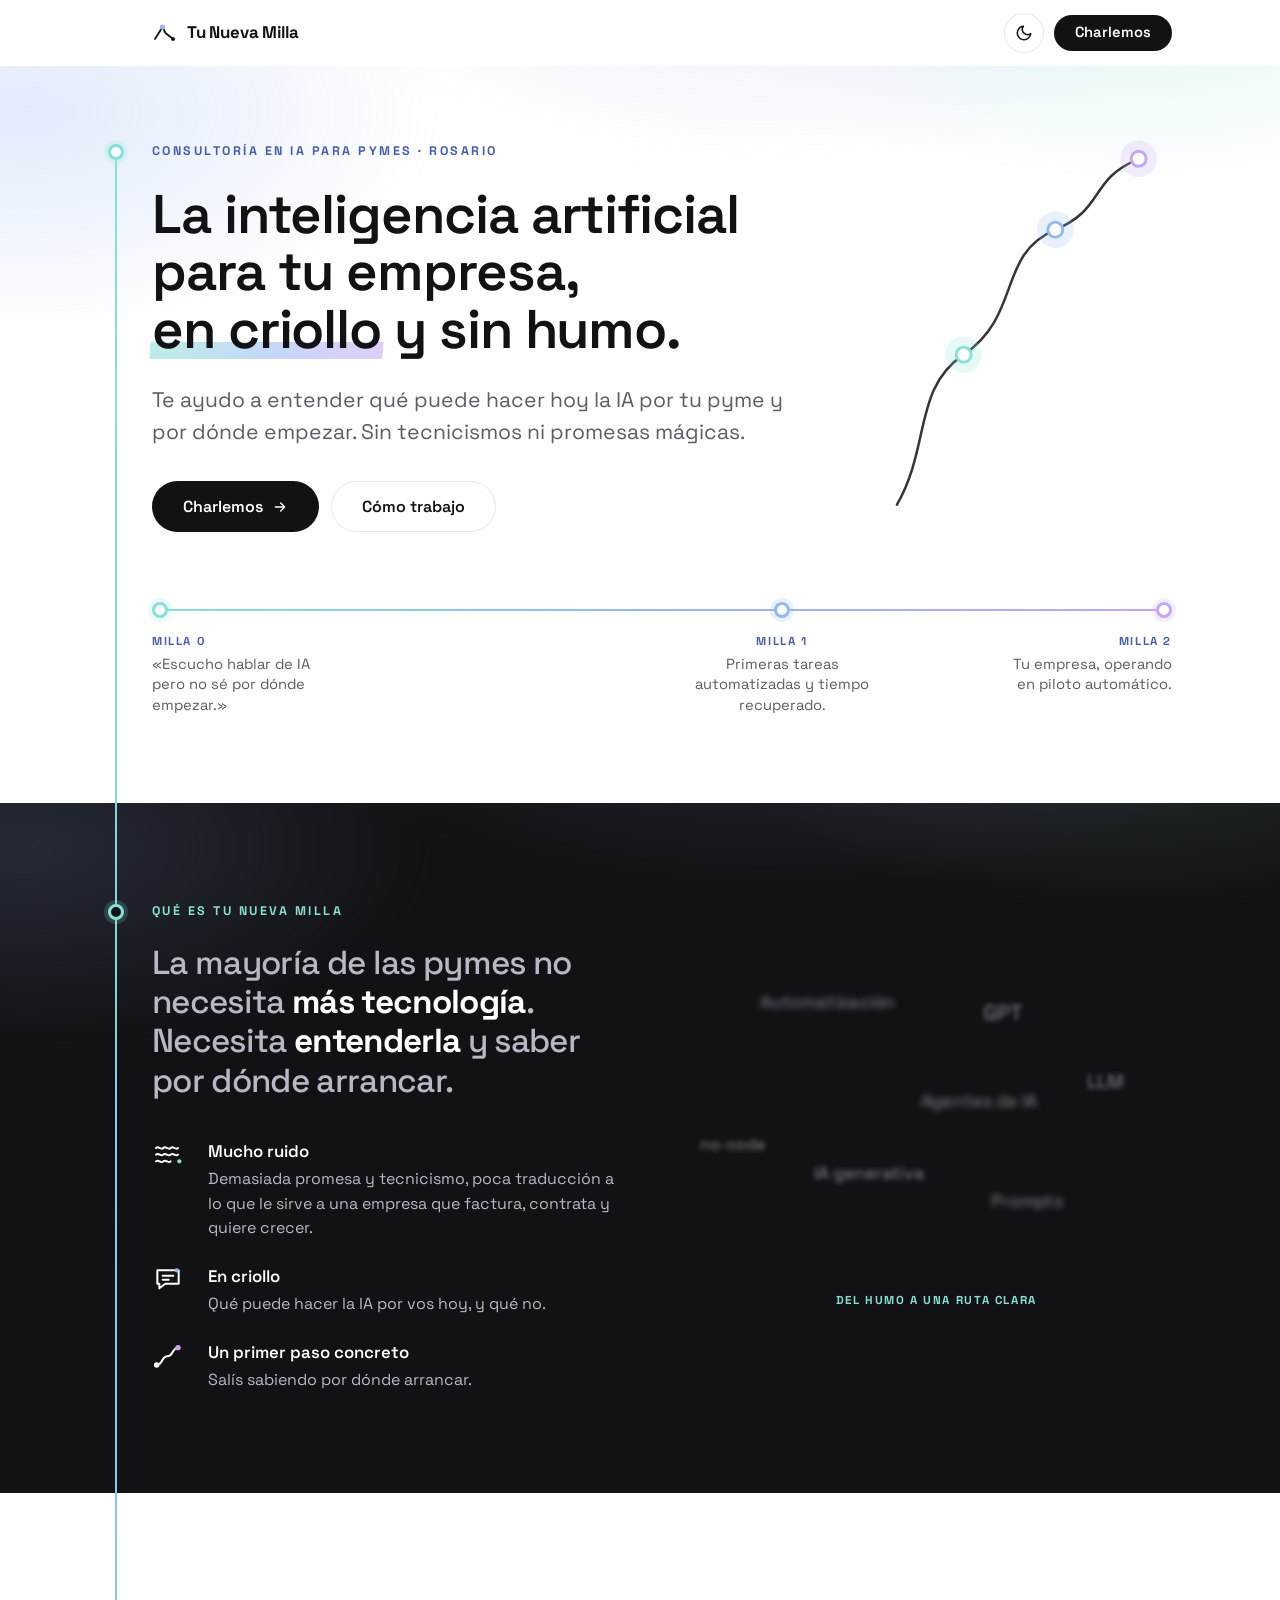
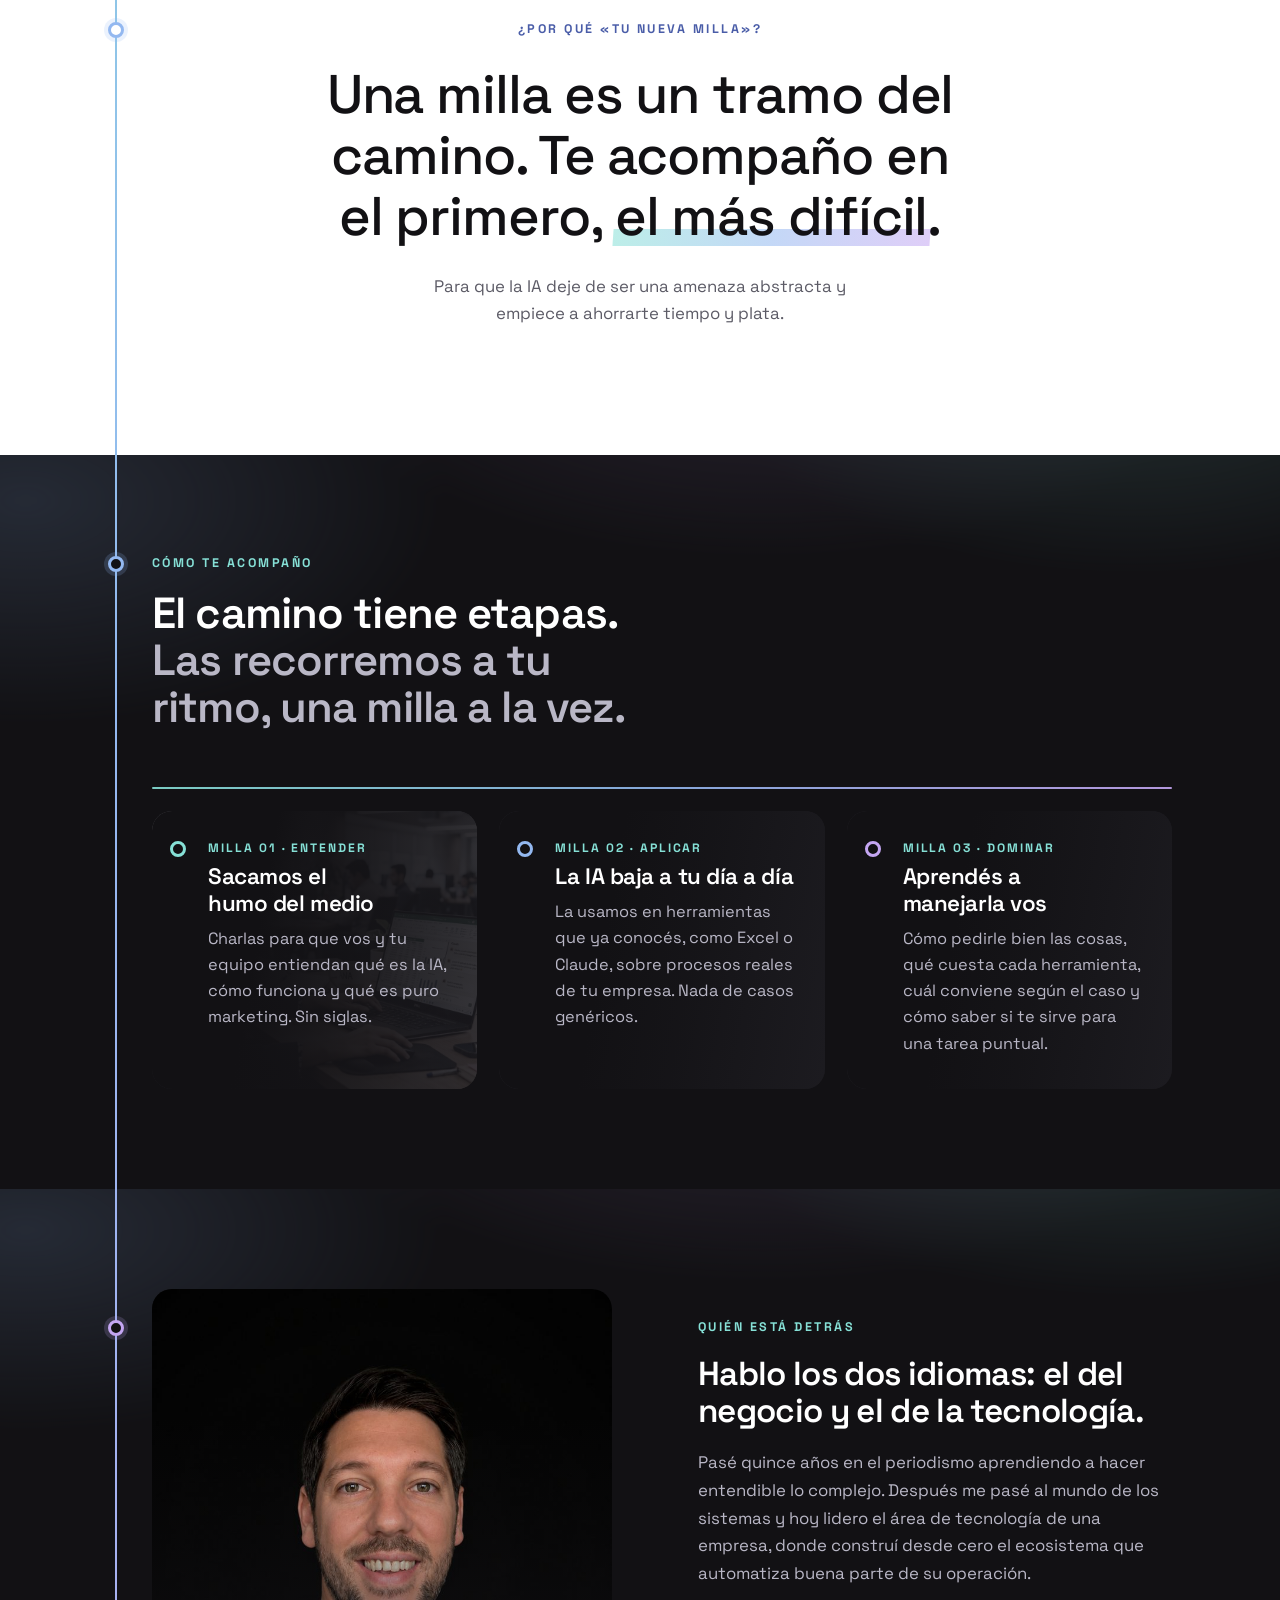
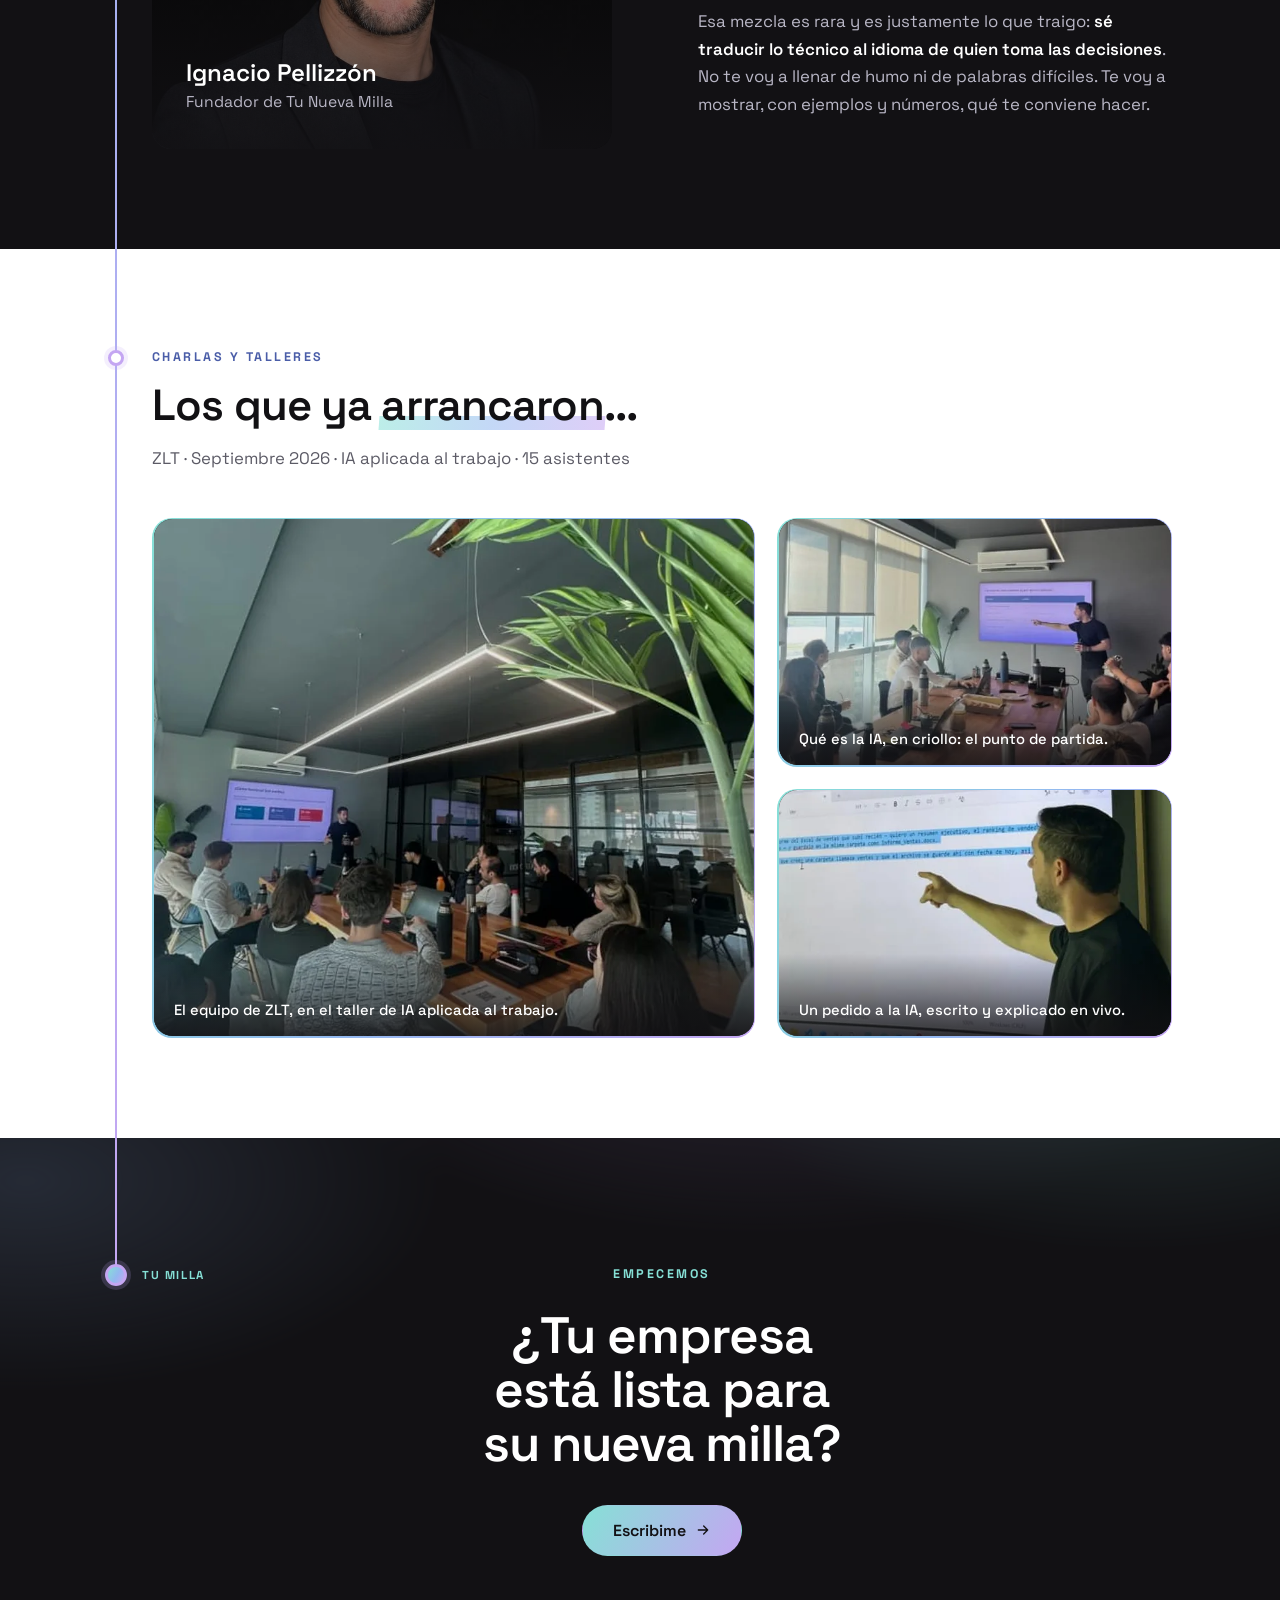
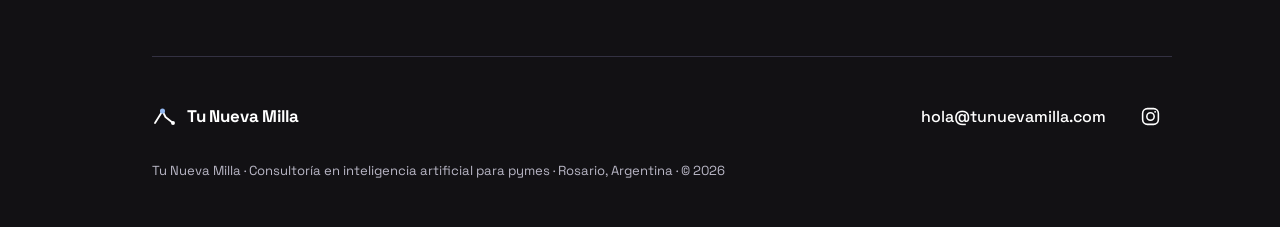
==== commit 3b6e6911: "Quitar la sección «No es teoría» (caso real) de la landing Se elimina el bloque de las 115 jornadas " ====
--- a/index.html
+++ b/index.html
@@ -236,65 +236,6 @@
             <div class="tnm-km">Milla 03 · Dominar</div>
             <h3>Aprendés a manejarla vos</h3>
             <p>Cómo pedirle bien las cosas, qué cuesta cada herramienta, cuál conviene según el caso y cómo saber si te sirve para una tarea puntual.</p>
-          </div>
-        </div>
-      </div>
-    </div>
-  </section>
-
-  <!-- 5 · Caso real (claro) -->
-  <section class="tnm-aurora sec sec--light">
-    <div class="wrap sec__pad proof">
-      <div class="nowrap" data-reveal="0">
-        <div class="stop" data-rail-stop data-rail-color="blue"><span class="stop__dot stop__dot--blue" aria-hidden="true"></span><div class="tnm-eyebrow">No es teoría</div></div>
-      </div>
-      <div class="tnm-bignum" data-reveal="1">
-        <div class="tnm-bignum__v">115 <span class="tnm-bignum__u">jornadas</span></div>
-        <p class="tnm-bignum__cap">es lo que una empresa recuperó en un año automatizando tareas administrativas.</p>
-        <p class="tnm-bignum__sub">Unas 900 horas, según un relevamiento real, proceso por proceso. Caso de una desarrolladora inmobiliaria de Rosario.</p>
-      </div>
-      <div class="proof__cards">
-        <div class="pcard" data-reveal="1">
-          <div>
-            <div class="pcard__n" data-count>87%</div>
-            <div class="pcard__l">menos tiempo por tarea</div>
-          </div>
-          <div class="bars">
-            <div class="bar">
-              <div class="bar__lbl"><span>Antes</span><span>100%</span></div>
-              <div class="bar__track"><div class="bar__fill bar__fill--before"></div></div>
-            </div>
-            <div class="bar">
-              <div class="bar__lbl bar__lbl--strong"><span>Con automatización</span><span>13%</span></div>
-              <div class="bar__track"><div class="bar__fill bar__fill--after" data-bar="100%" style="width:13%"></div></div>
-            </div>
-          </div>
-        </div>
-        <div class="pcard" data-reveal="2">
-          <div>
-            <div class="pcard__n" data-count>19</div>
-            <div class="pcard__l">procesos automatizados</div>
-          </div>
-          <div class="ticks" data-ticks aria-hidden="true">
-            <div class="tick" data-tick><svg viewBox="0 0 24 24" fill="none"><path d="M5 12.5l4.5 4.5L19 7.5"/></svg></div>
-            <div class="tick" data-tick><svg viewBox="0 0 24 24" fill="none"><path d="M5 12.5l4.5 4.5L19 7.5"/></svg></div>
-            <div class="tick" data-tick><svg viewBox="0 0 24 24" fill="none"><path d="M5 12.5l4.5 4.5L19 7.5"/></svg></div>
-            <div class="tick" data-tick><svg viewBox="0 0 24 24" fill="none"><path d="M5 12.5l4.5 4.5L19 7.5"/></svg></div>
-            <div class="tick" data-tick><svg viewBox="0 0 24 24" fill="none"><path d="M5 12.5l4.5 4.5L19 7.5"/></svg></div>
-            <div class="tick" data-tick><svg viewBox="0 0 24 24" fill="none"><path d="M5 12.5l4.5 4.5L19 7.5"/></svg></div>
-            <div class="tick" data-tick><svg viewBox="0 0 24 24" fill="none"><path d="M5 12.5l4.5 4.5L19 7.5"/></svg></div>
-            <div class="tick" data-tick><svg viewBox="0 0 24 24" fill="none"><path d="M5 12.5l4.5 4.5L19 7.5"/></svg></div>
-            <div class="tick" data-tick><svg viewBox="0 0 24 24" fill="none"><path d="M5 12.5l4.5 4.5L19 7.5"/></svg></div>
-            <div class="tick" data-tick><svg viewBox="0 0 24 24" fill="none"><path d="M5 12.5l4.5 4.5L19 7.5"/></svg></div>
-            <div class="tick" data-tick><svg viewBox="0 0 24 24" fill="none"><path d="M5 12.5l4.5 4.5L19 7.5"/></svg></div>
-            <div class="tick" data-tick><svg viewBox="0 0 24 24" fill="none"><path d="M5 12.5l4.5 4.5L19 7.5"/></svg></div>
-            <div class="tick" data-tick><svg viewBox="0 0 24 24" fill="none"><path d="M5 12.5l4.5 4.5L19 7.5"/></svg></div>
-            <div class="tick" data-tick><svg viewBox="0 0 24 24" fill="none"><path d="M5 12.5l4.5 4.5L19 7.5"/></svg></div>
-            <div class="tick" data-tick><svg viewBox="0 0 24 24" fill="none"><path d="M5 12.5l4.5 4.5L19 7.5"/></svg></div>
-            <div class="tick" data-tick><svg viewBox="0 0 24 24" fill="none"><path d="M5 12.5l4.5 4.5L19 7.5"/></svg></div>
-            <div class="tick" data-tick><svg viewBox="0 0 24 24" fill="none"><path d="M5 12.5l4.5 4.5L19 7.5"/></svg></div>
-            <div class="tick" data-tick><svg viewBox="0 0 24 24" fill="none"><path d="M5 12.5l4.5 4.5L19 7.5"/></svg></div>
-            <div class="tick" data-tick><svg viewBox="0 0 24 24" fill="none"><path d="M5 12.5l4.5 4.5L19 7.5"/></svg></div>
           </div>
         </div>
       </div>
--- a/styles.css
+++ b/styles.css
@@ -290,30 +290,6 @@
 .tnm-ms__bg{position:absolute;inset:0;width:100%;height:100%;object-fit:cover;opacity:.22;filter:grayscale(55%);z-index:0;transition:opacity .5s var(--ease),transform .5s var(--ease)}
 .tnm-ms--photo:hover .tnm-ms__bg{opacity:.32;transform:scale(1.04)}
 .tnm-ms__scrim{position:absolute;inset:0;z-index:1;background:linear-gradient(100deg,var(--bg) 34%,color-mix(in srgb,var(--bg) 82%,transparent) 58%,color-mix(in srgb,var(--bg) 40%,transparent) 100%)}
-
-/* ---------- Caso real ---------- */
-.proof{display:flex;flex-direction:column;align-items:center;gap:26px;text-align:center}
-.tnm-bignum{width:100%;text-align:center}
-.tnm-bignum__v{font-weight:700;font-size:var(--fs-bignum);line-height:.9;color:var(--text);letter-spacing:-.03em;overflow-wrap:break-word}
-.tnm-bignum__u{background:var(--grad-aurora-diag);-webkit-background-clip:text;background-clip:text;color:transparent}
-.tnm-bignum__cap{font-size:1.24rem;color:var(--text);max-width:34ch;margin:20px auto 0;font-weight:500;line-height:1.45}
-.tnm-bignum__sub{color:var(--text-muted);font-size:.98rem;margin:14px auto 0;max-width:60ch}
-.proof__cards{width:100%;margin-top:clamp(20px,4vw,38px);display:grid;grid-template-columns:repeat(auto-fit,minmax(min(100%,340px),1fr));gap:22px;text-align:left}
-.pcard{background:var(--bg-subtle);border-radius:var(--radius-lg);padding:clamp(26px,4vw,38px);display:flex;flex-direction:column;gap:26px;transition:box-shadow .3s var(--ease)}
-.pcard:hover{box-shadow:var(--shadow-card)}
-.pcard__n{font-weight:700;font-size:clamp(2.6rem,6vw,3.4rem);letter-spacing:-.03em;line-height:1}
-.pcard__l{color:var(--text-muted);margin-top:6px}
-.bars{display:flex;flex-direction:column;gap:14px}
-.bar{display:flex;flex-direction:column;gap:6px}
-.bar__lbl{display:flex;justify-content:space-between;gap:12px;font-size:var(--fs-small);color:var(--text-muted)}
-.bar__lbl--strong{color:var(--text);font-weight:600}
-.bar__track{height:14px;border-radius:999px;background:var(--border);overflow:hidden}
-.bar__fill{height:100%;border-radius:999px}
-.bar__fill--before{width:100%;background:var(--text-muted)}
-.bar__fill--after{background:var(--grad-aurora)}
-.ticks{display:grid;grid-template-columns:repeat(10,minmax(0,1fr));gap:clamp(5px,1.2vw,8px)}
-.tick{aspect-ratio:1;border-radius:7px;border:1.5px solid var(--grad-b);background:var(--bg);display:flex;align-items:center;justify-content:center;transition:border-color .25s var(--ease)}
-.tick svg{width:62%;stroke:var(--text);stroke-width:2.6;stroke-linecap:round;stroke-linejoin:round;transition:opacity .25s var(--ease),transform .25s var(--ease)}
 
 /* ---------- Quién está detrás ---------- */
 .bio{display:grid;grid-template-columns:repeat(auto-fit,minmax(min(100%,340px),1fr));gap:clamp(38px,6vw,72px);align-items:center}
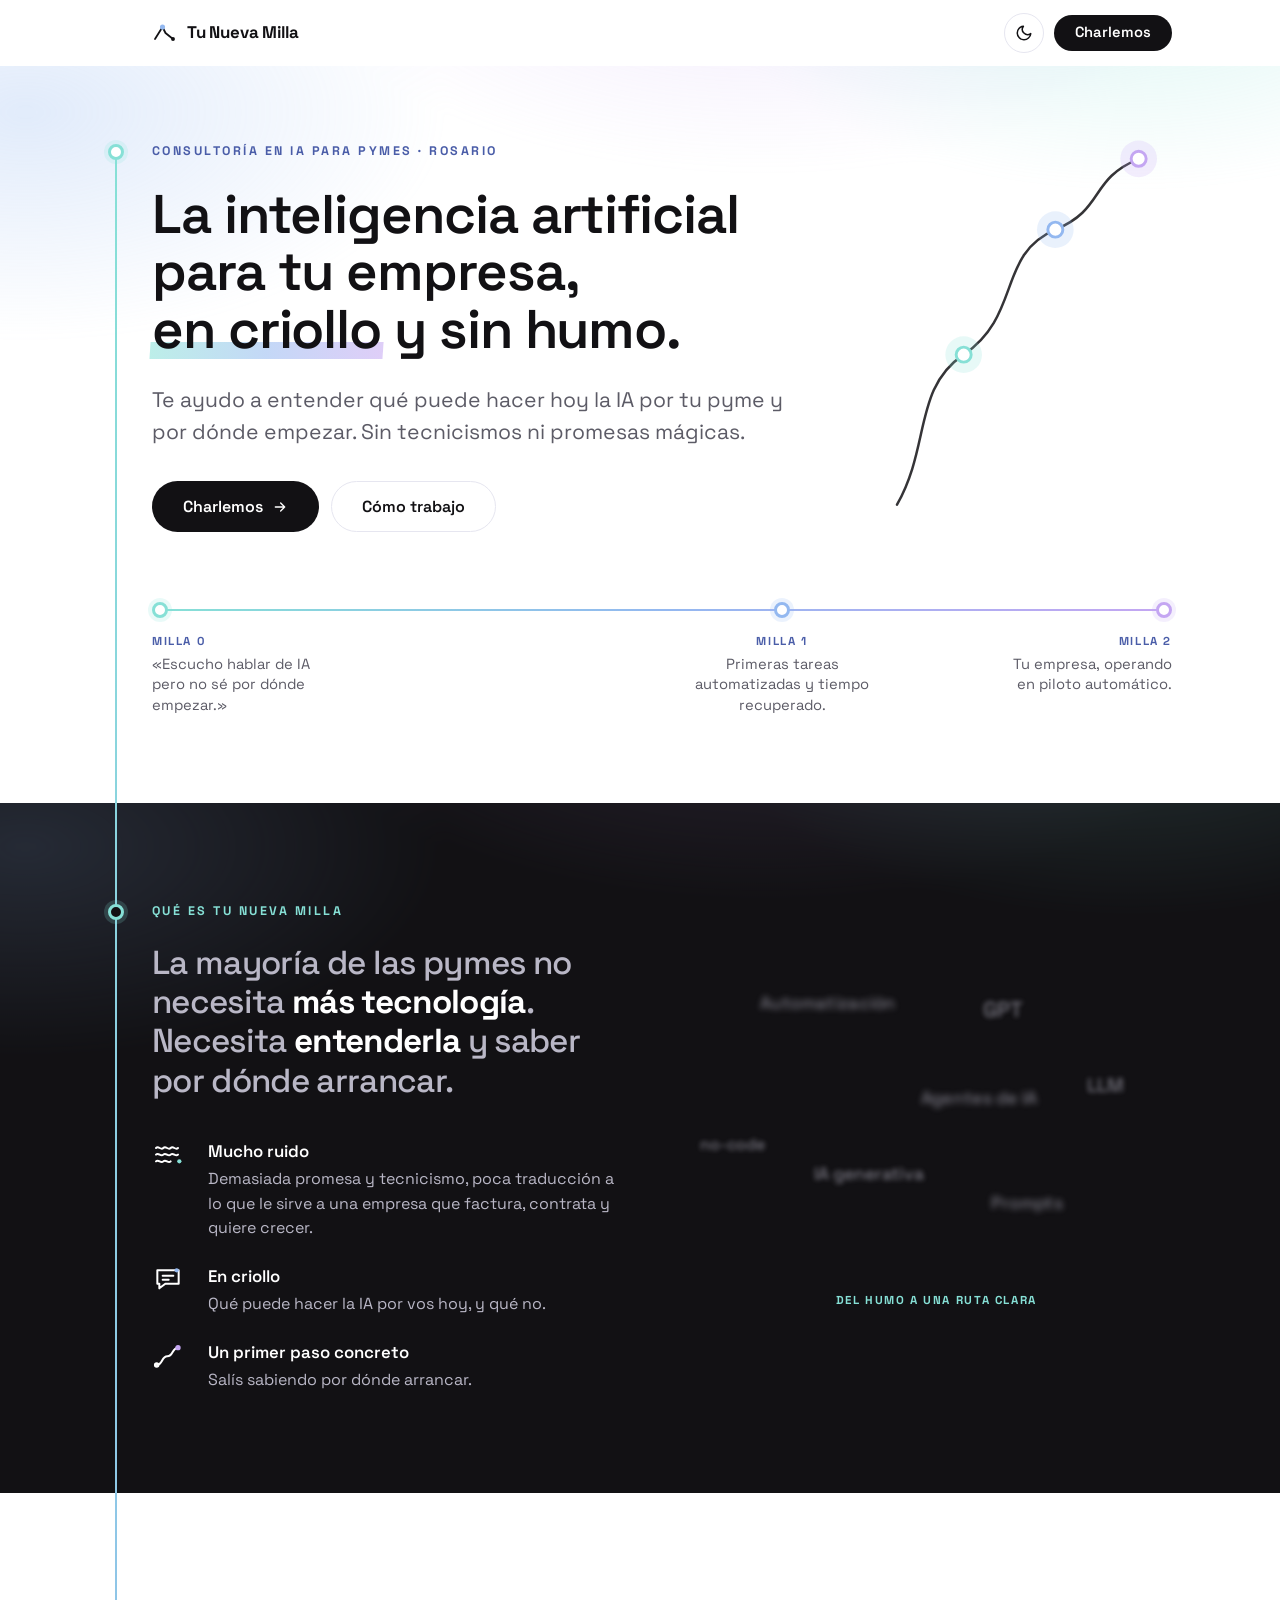
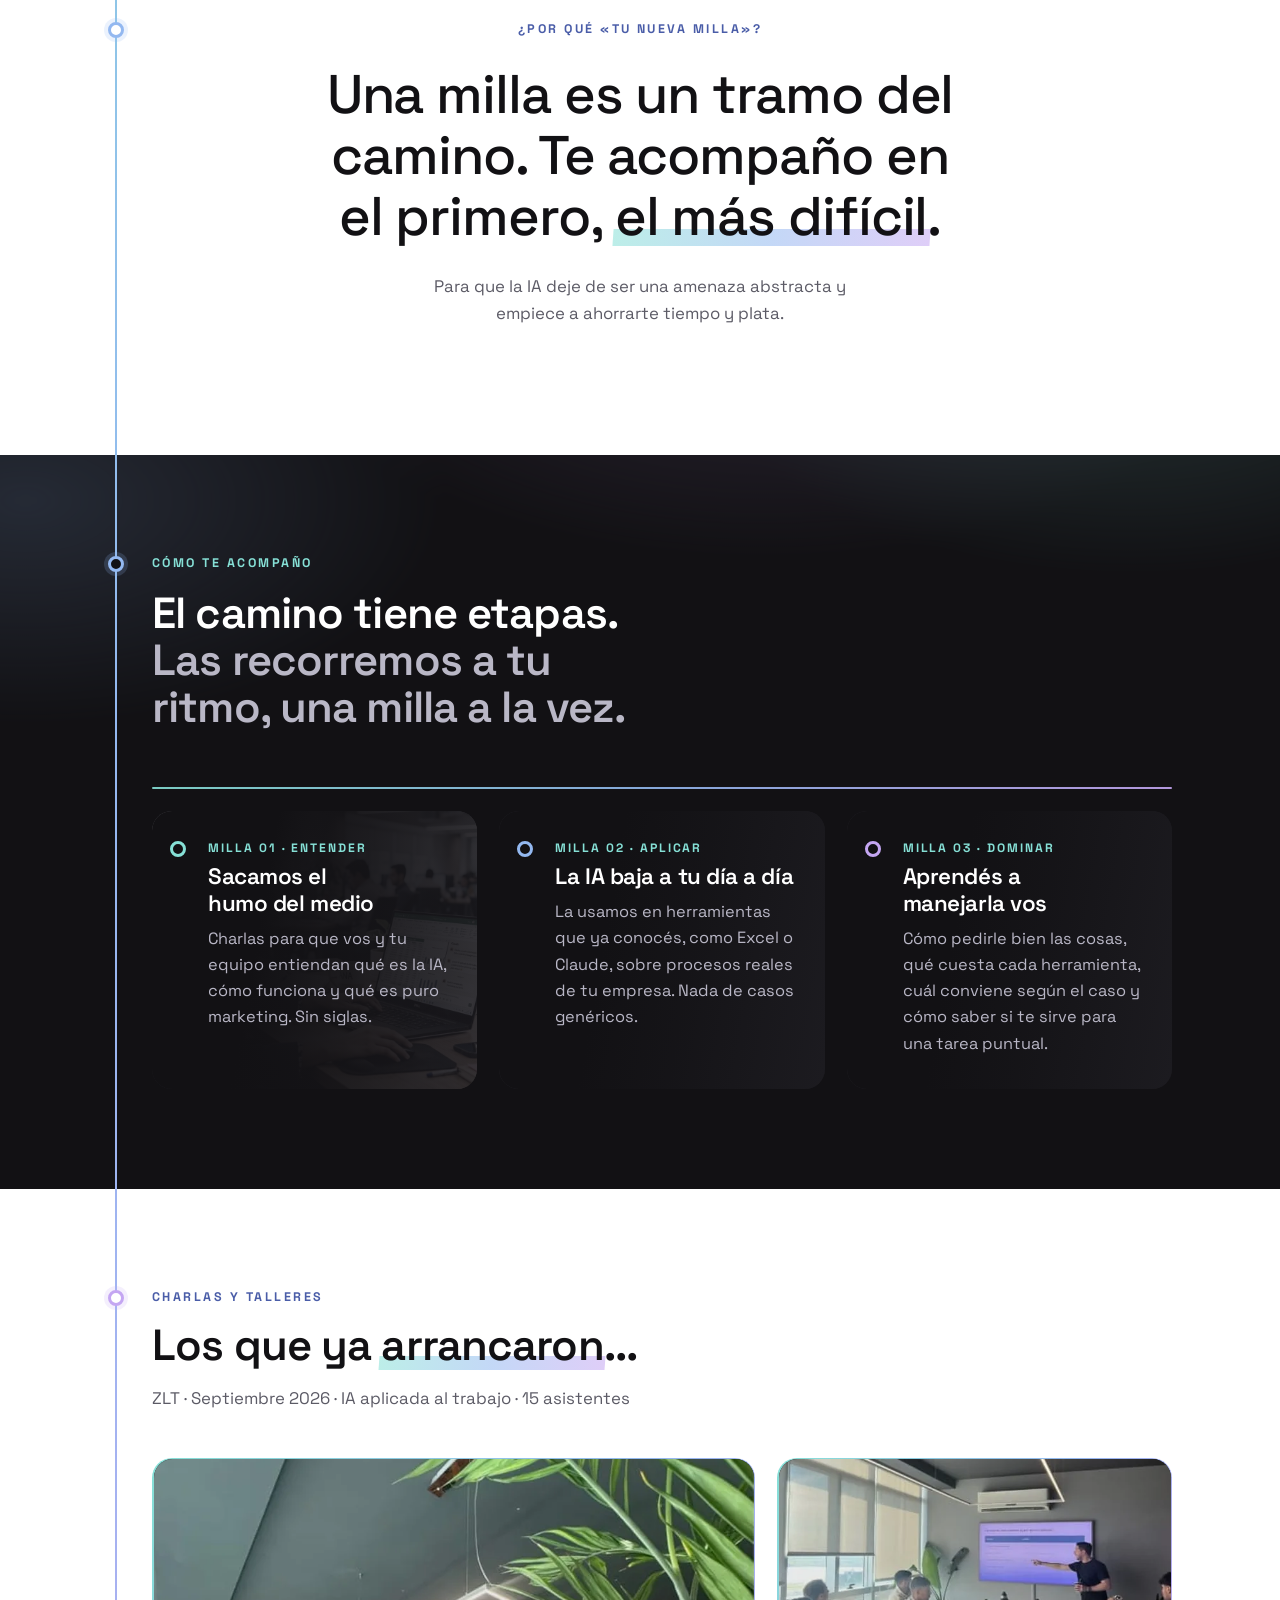
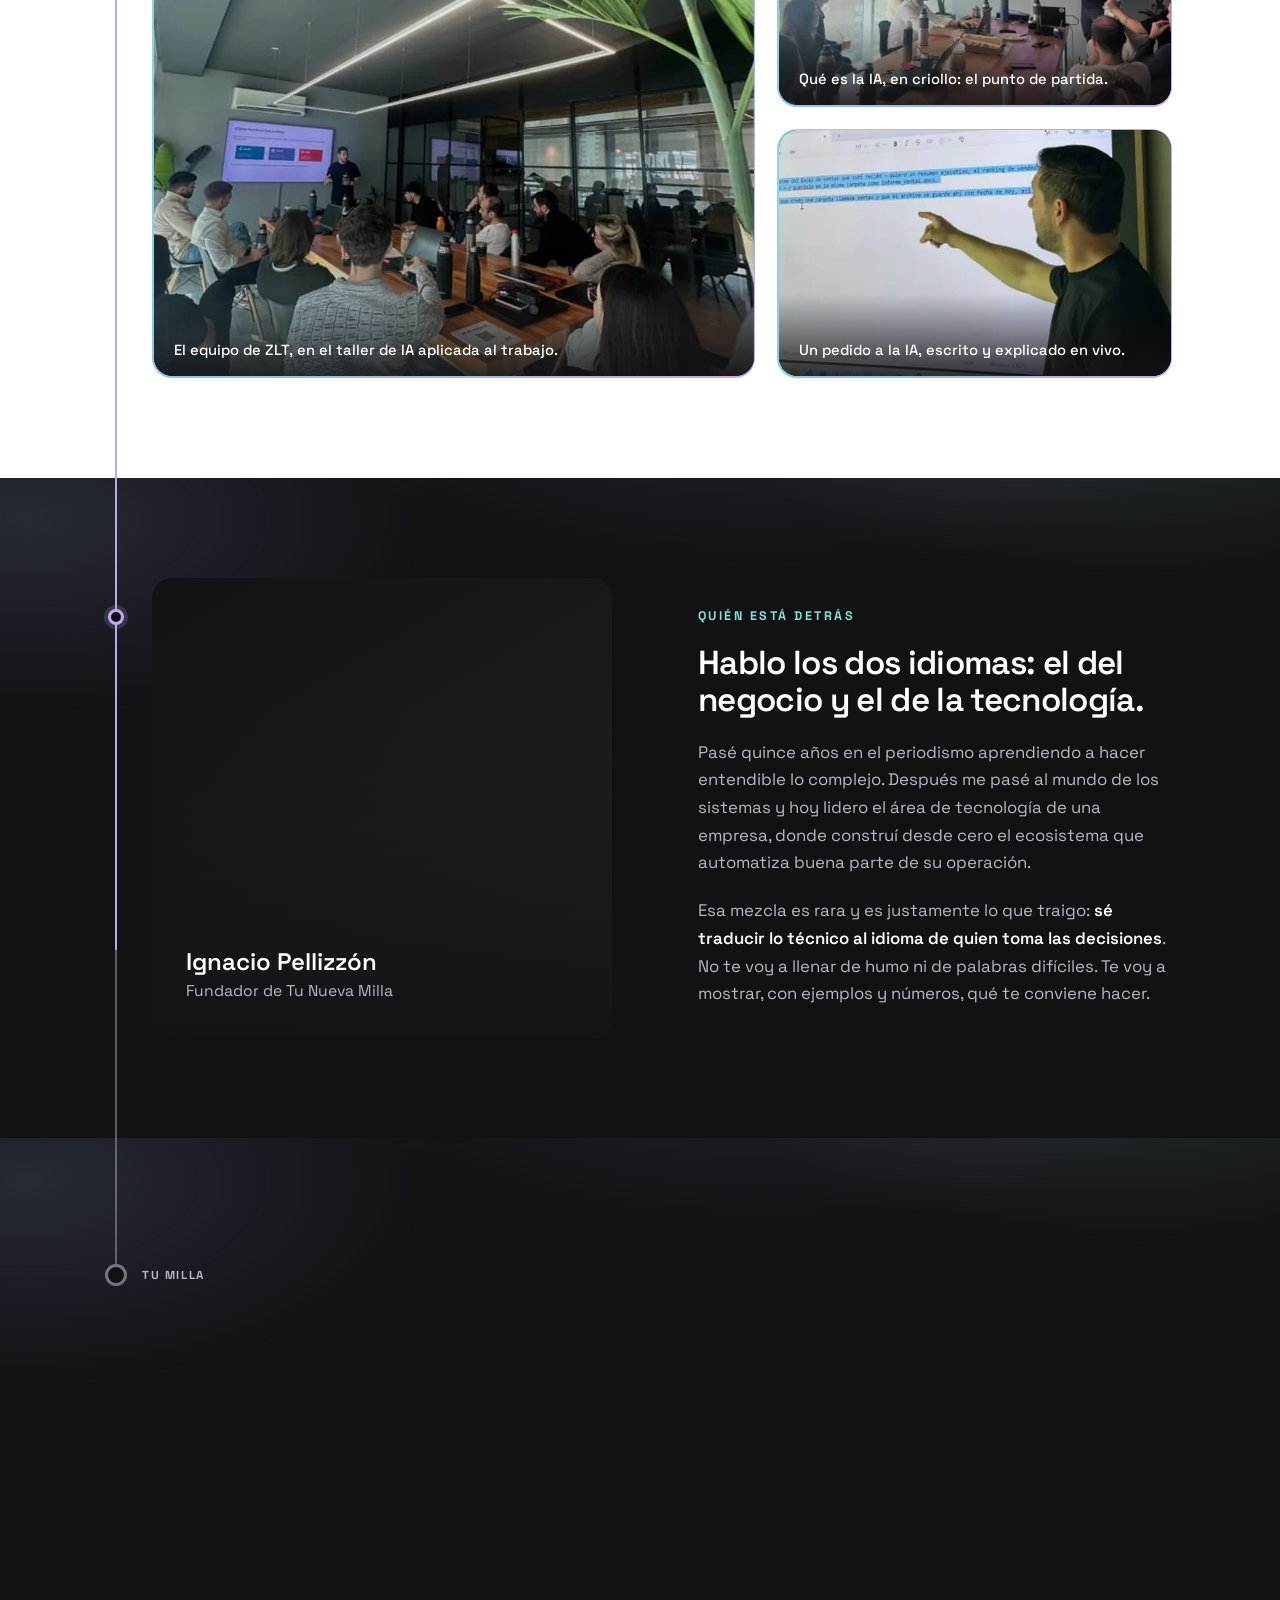
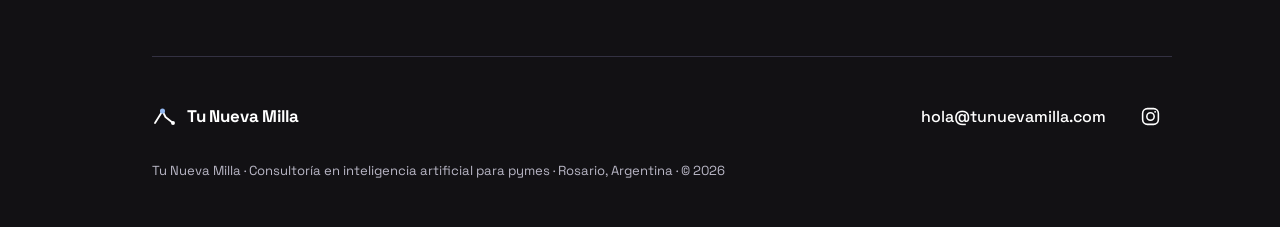
==== commit a9f76b17: "Mover «Quién está detrás» debajo de «Los que ya arrancaron» Co-Authored-By: Claude Opus 5.5 <noreply" ====
--- a/index.html
+++ b/index.html
@@ -242,6 +242,48 @@
     </div>
   </section>
 
+  <!-- 5 · Charlas y talleres (claro) -->
+  <section class="sec sec--light">
+    <div class="wrap sec__pad talks">
+      <div class="talks__head" data-reveal="0">
+        <div class="stop" data-rail-stop data-rail-color="violet"><span class="stop__dot stop__dot--violet" aria-hidden="true"></span><div class="tnm-eyebrow">Charlas y talleres</div></div>
+        <h2 class="h2 talks__title">Los que ya <span class="tnm-hl">arrancaron</span>...</h2>
+        <p class="talks__meta">ZLT · Septiembre 2026 · IA aplicada al trabajo · 15 asistentes</p>
+      </div>
+      <div class="bento">
+        <figure class="shot shot--main" data-reveal="1">
+          <div class="shot__in">
+            <picture>
+              <source srcset="images/charla-ia-pymes-zlt-01.webp" type="image/webp">
+              <img src="images/charla-ia-pymes-zlt-01.jpg" width="846" height="750" alt="El equipo de ZLT durante el taller de IA" loading="lazy" decoding="async" style="object-position:center 55%">
+            </picture>
+            <figcaption>El equipo de ZLT, en el taller de IA aplicada al trabajo.</figcaption>
+          </div>
+        </figure>
+        <div class="bento__side">
+          <figure class="shot" data-reveal="2">
+            <div class="shot__in">
+              <picture>
+                <source srcset="images/charla-ia-pymes-zlt-02.webp" type="image/webp">
+                <img src="images/charla-ia-pymes-zlt-02.jpg" width="846" height="384" alt="Ignacio Pellizzón explicando qué es la IA frente al equipo" loading="lazy" decoding="async" style="object-position:80% center">
+              </picture>
+              <figcaption>Qué es la IA, en criollo: el punto de partida.</figcaption>
+            </div>
+          </figure>
+          <figure class="shot" data-reveal="3">
+            <div class="shot__in">
+              <picture>
+                <source srcset="images/charla-ia-pymes-zlt-03.webp" type="image/webp">
+                <img src="images/charla-ia-pymes-zlt-03.jpg" width="846" height="384" alt="Ignacio señalando un pedido escrito a una herramienta de IA en pantalla" loading="lazy" decoding="async" style="object-position:72% center">
+              </picture>
+              <figcaption>Un pedido a la IA, escrito y explicado en vivo.</figcaption>
+            </div>
+          </figure>
+        </div>
+      </div>
+    </div>
+  </section>
+
   <!-- 6 · Quién está detrás (oscuro) -->
   <section class="tnm-aurora sec sec--band" data-theme="dark">
     <div class="wrap sec__pad bio">
@@ -264,49 +306,7 @@
     </div>
   </section>
 
-  <!-- 7 · Charlas y talleres (claro) -->
-  <section class="sec sec--light">
-    <div class="wrap sec__pad talks">
-      <div class="talks__head" data-reveal="0">
-        <div class="stop" data-rail-stop data-rail-color="violet"><span class="stop__dot stop__dot--violet" aria-hidden="true"></span><div class="tnm-eyebrow">Charlas y talleres</div></div>
-        <h2 class="h2 talks__title">Los que ya <span class="tnm-hl">arrancaron</span>...</h2>
-        <p class="talks__meta">ZLT · Septiembre 2026 · IA aplicada al trabajo · 15 asistentes</p>
-      </div>
-      <div class="bento">
-        <figure class="shot shot--main" data-reveal="1">
-          <div class="shot__in">
-            <picture>
-              <source srcset="images/charla-ia-pymes-zlt-01.webp" type="image/webp">
-              <img src="images/charla-ia-pymes-zlt-01.jpg" width="846" height="750" alt="El equipo de ZLT durante el taller de IA" loading="lazy" decoding="async" style="object-position:center 55%">
-            </picture>
-            <figcaption>El equipo de ZLT, en el taller de IA aplicada al trabajo.</figcaption>
-          </div>
-        </figure>
-        <div class="bento__side">
-          <figure class="shot" data-reveal="2">
-            <div class="shot__in">
-              <picture>
-                <source srcset="images/charla-ia-pymes-zlt-02.webp" type="image/webp">
-                <img src="images/charla-ia-pymes-zlt-02.jpg" width="846" height="384" alt="Ignacio Pellizzón explicando qué es la IA frente al equipo" loading="lazy" decoding="async" style="object-position:80% center">
-              </picture>
-              <figcaption>Qué es la IA, en criollo: el punto de partida.</figcaption>
-            </div>
-          </figure>
-          <figure class="shot" data-reveal="3">
-            <div class="shot__in">
-              <picture>
-                <source srcset="images/charla-ia-pymes-zlt-03.webp" type="image/webp">
-                <img src="images/charla-ia-pymes-zlt-03.jpg" width="846" height="384" alt="Ignacio señalando un pedido escrito a una herramienta de IA en pantalla" loading="lazy" decoding="async" style="object-position:72% center">
-              </picture>
-              <figcaption>Un pedido a la IA, escrito y explicado en vivo.</figcaption>
-            </div>
-          </figure>
-        </div>
-      </div>
-    </div>
-  </section>
-
-  <!-- 8 · Cierre + footer (oscuro) -->
+  <!-- 7 · Cierre + footer (oscuro) -->
   <section class="tnm-aurora sec sec--band anchor" id="contacto" data-theme="dark">
     <div class="wrap closing">
       <div class="closing__top">
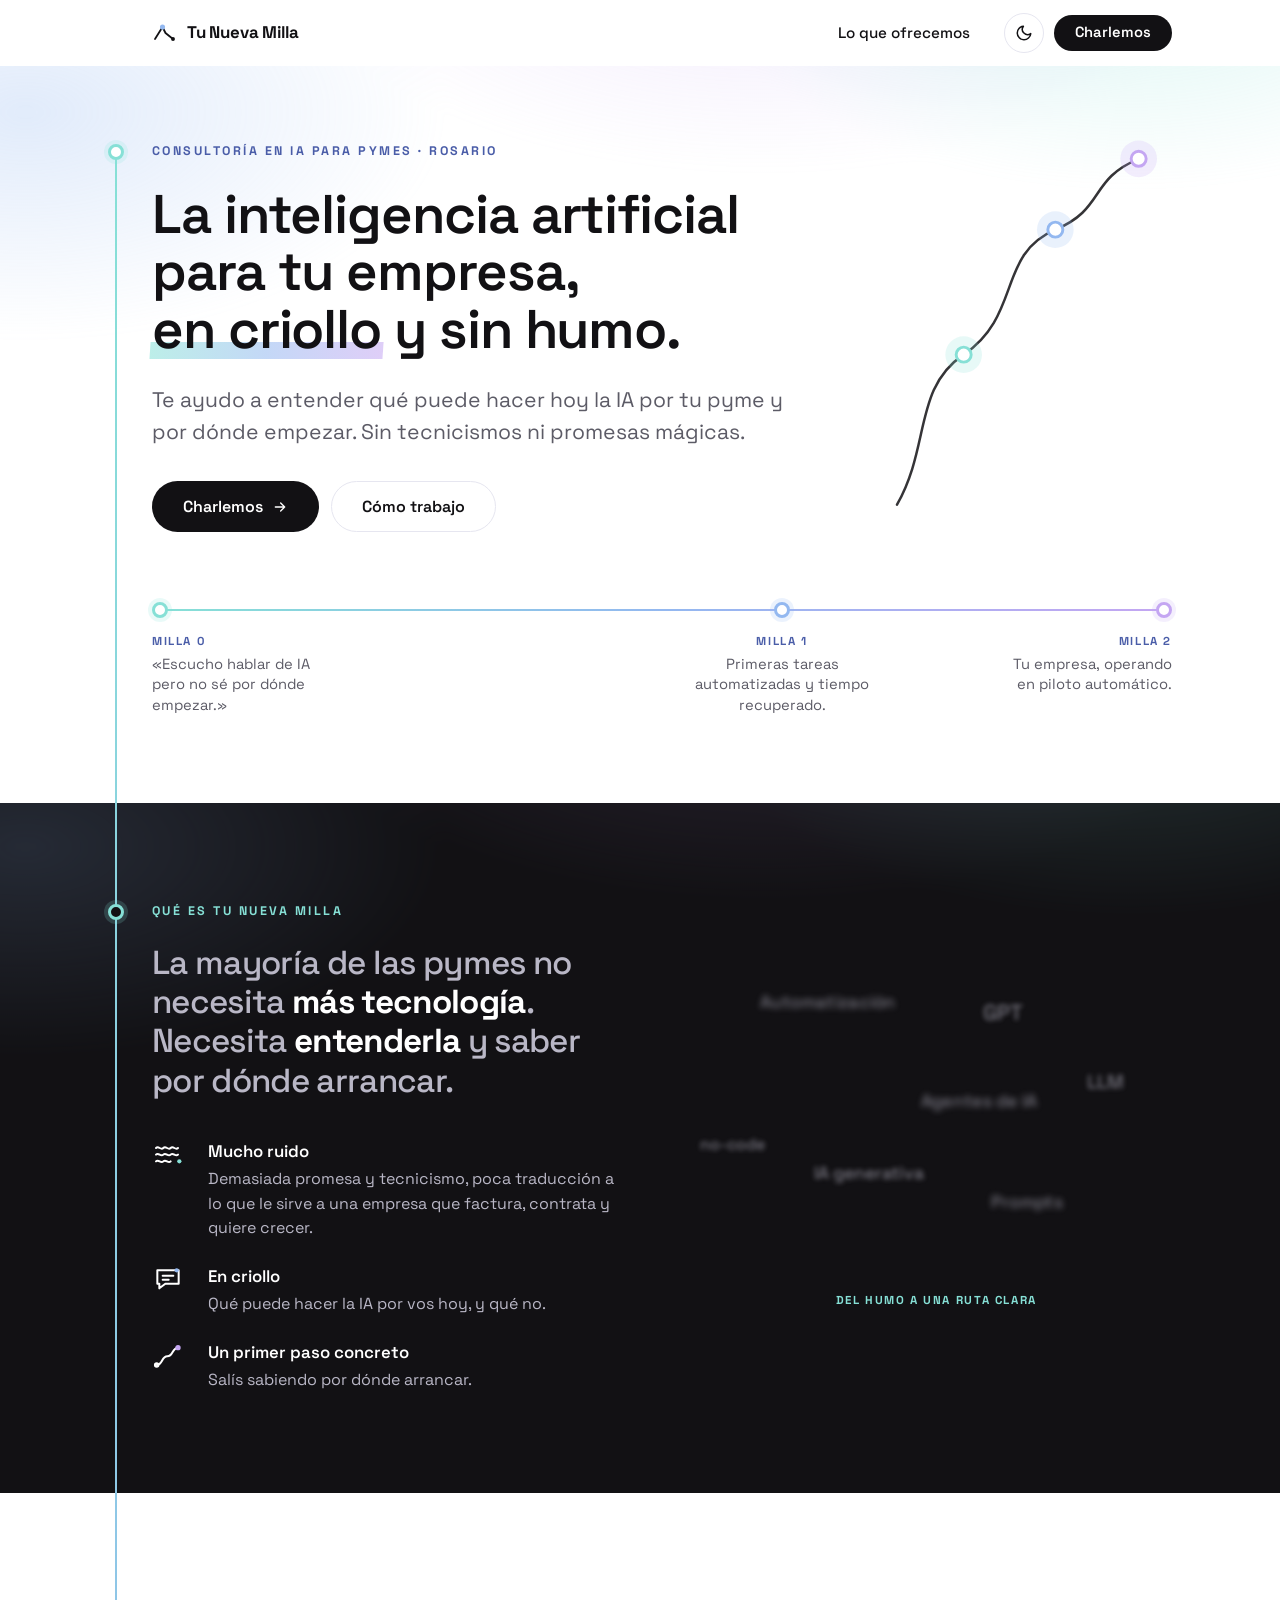
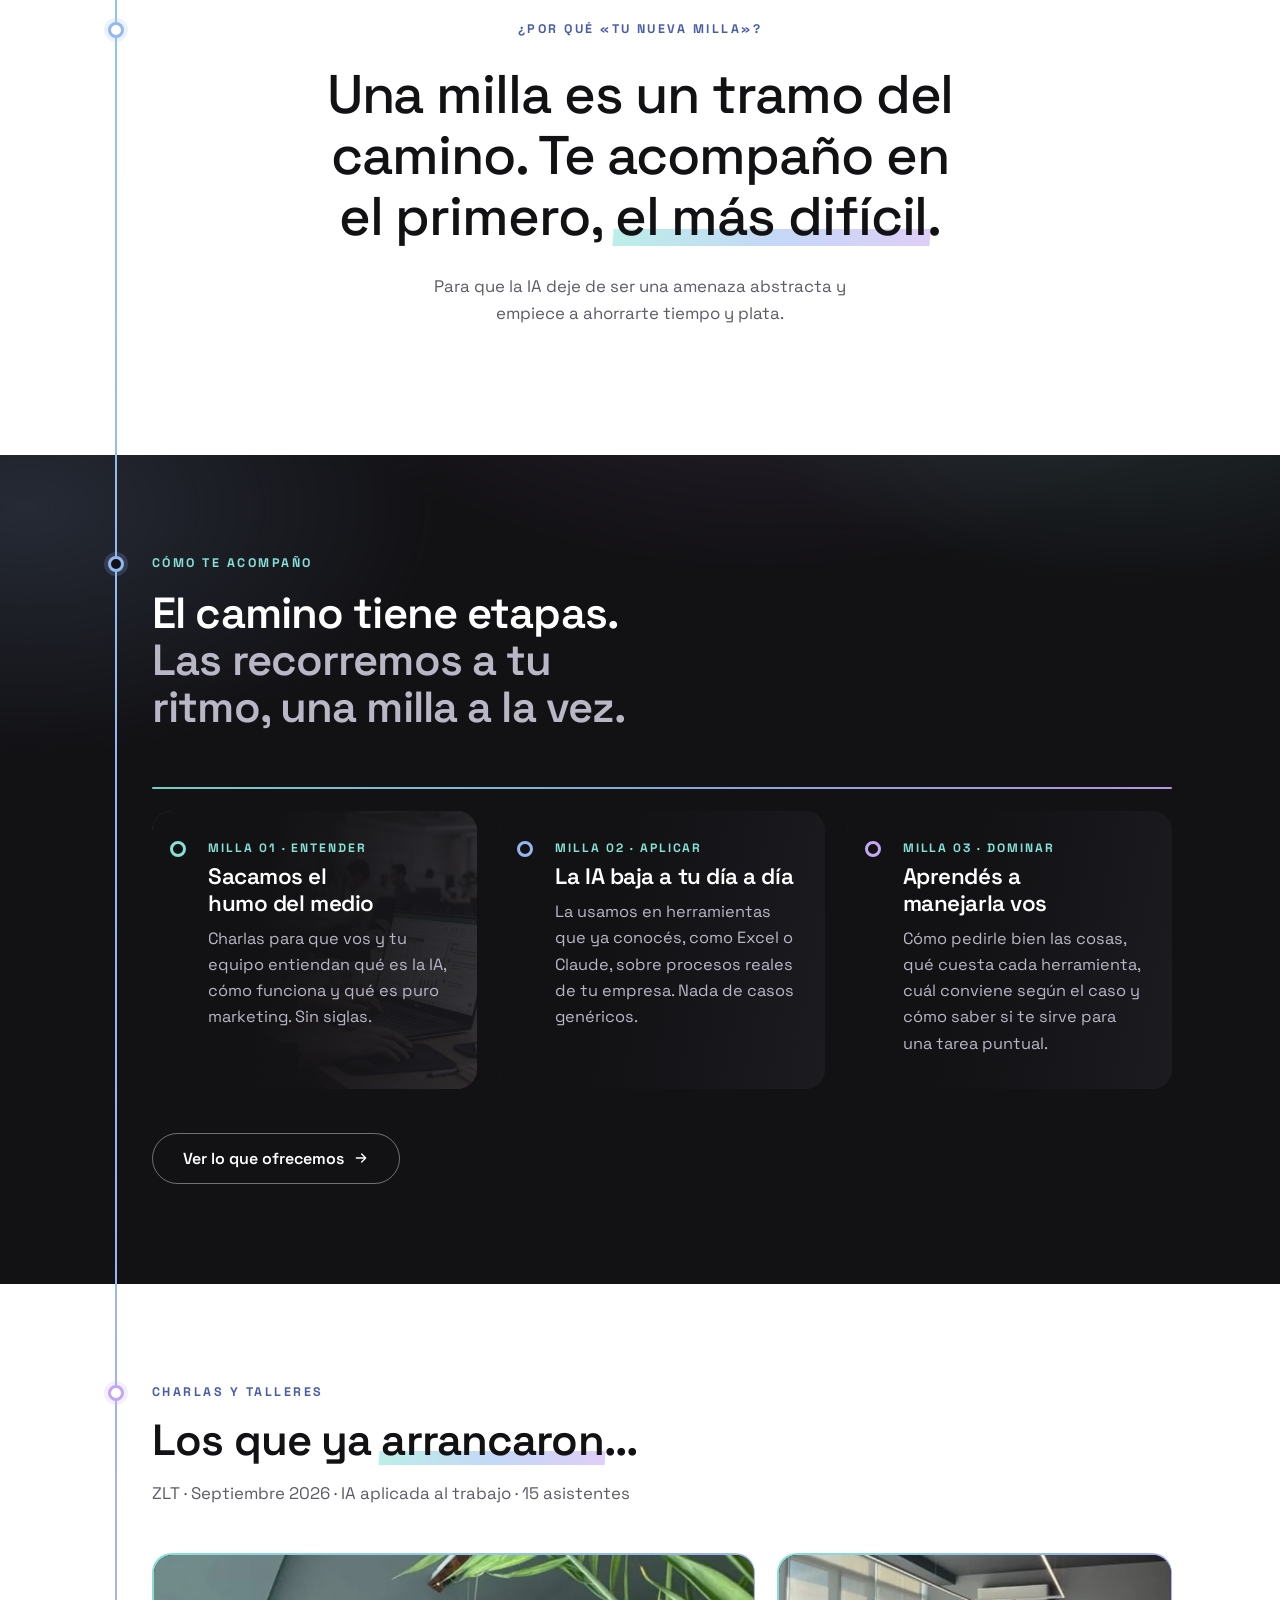
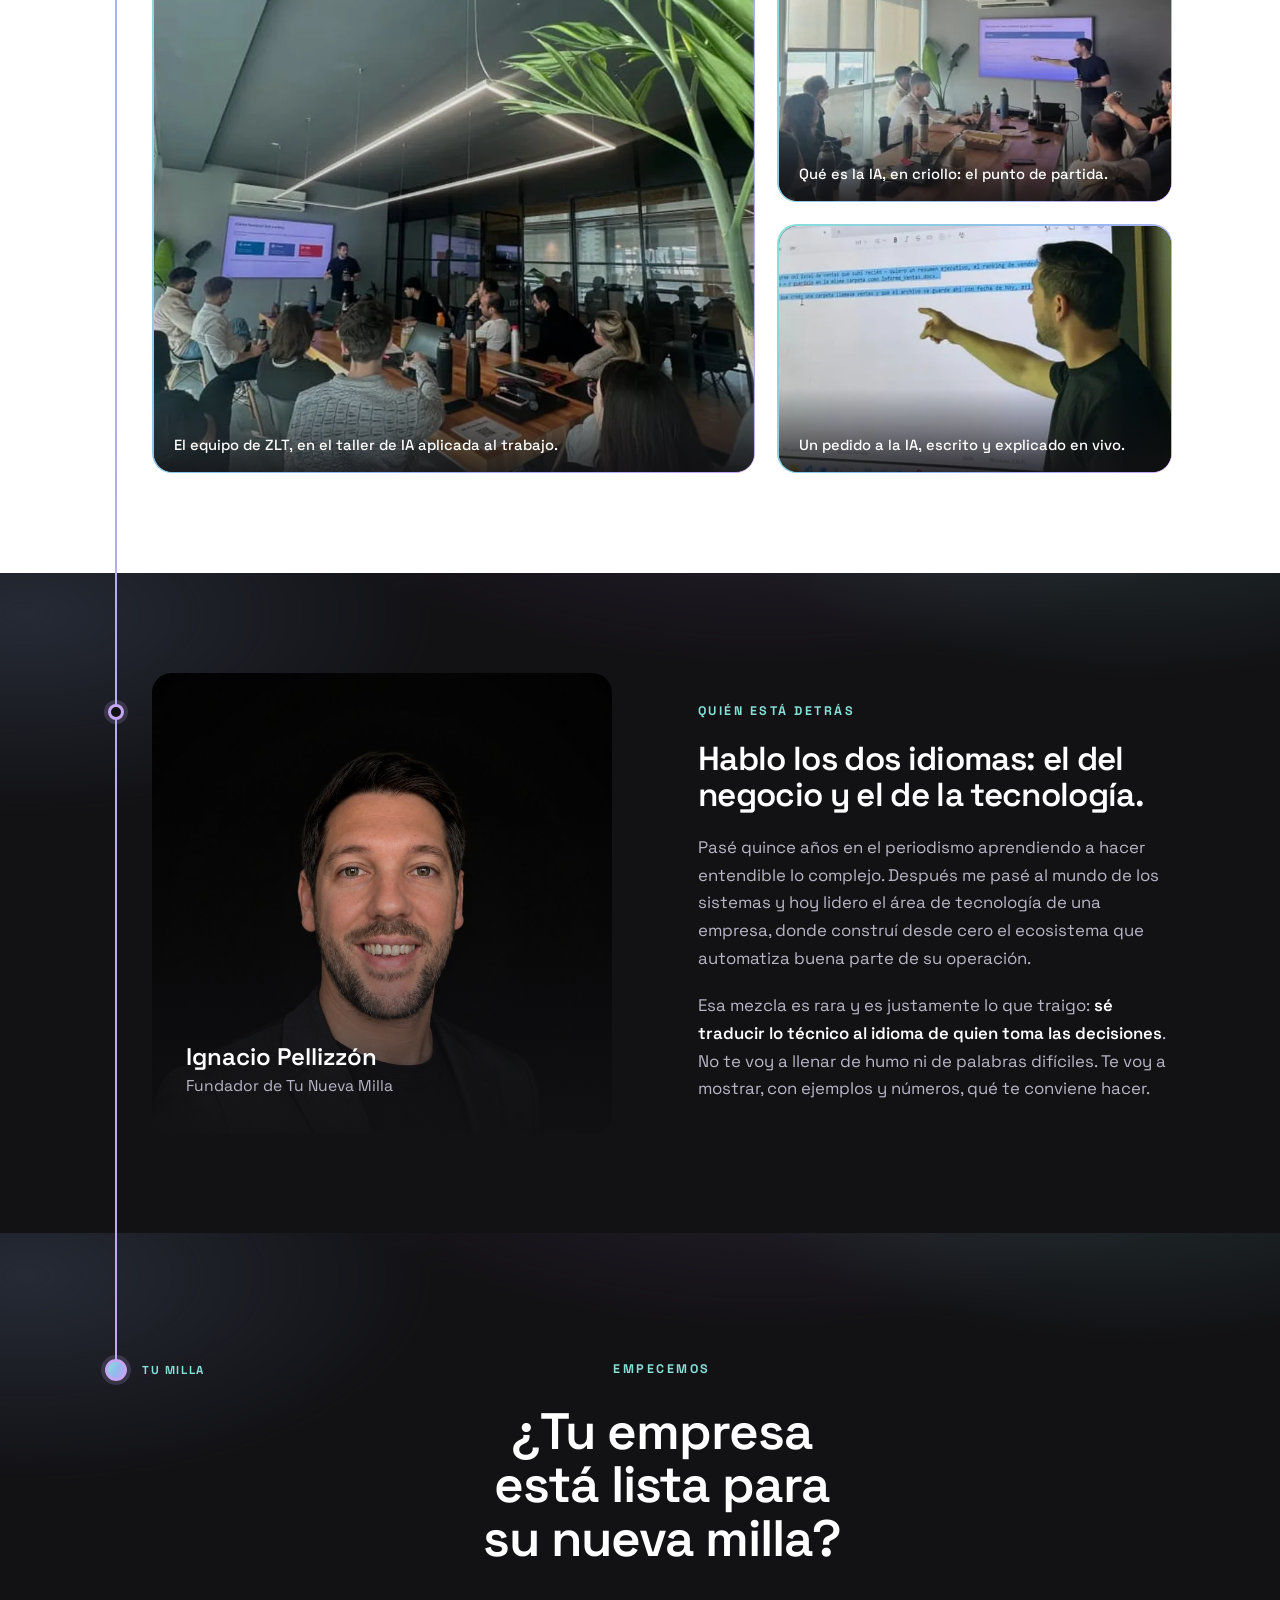
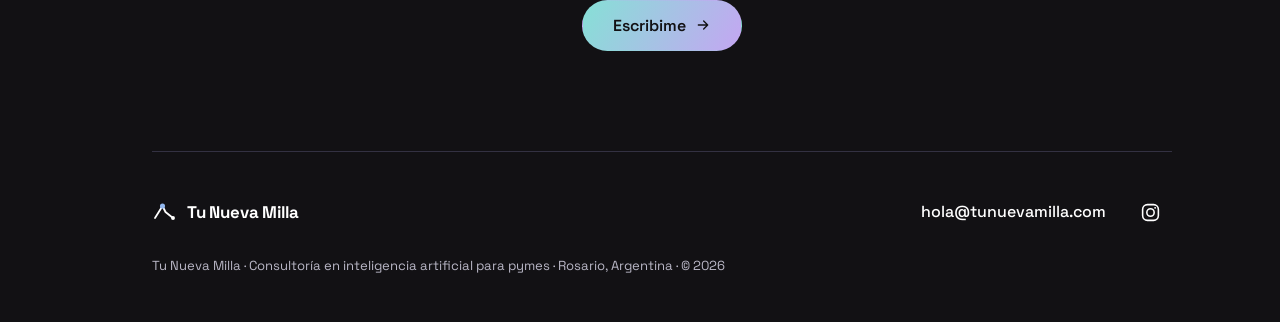
==== commit 7a43856b: "Agrega la página "Lo que ofrecemos" (/lo-que-ofrecemos) - Página nueva siempre en oscuro, con la rut" ====
--- a/index.html
+++ b/index.html
@@ -48,6 +48,9 @@
       </svg>
       <span>Tu&nbsp;Nueva&nbsp;Milla</span>
     </a>
+    <ul class="nav__links">
+      <li><a class="nav__link" href="/lo-que-ofrecemos">Lo que ofrecemos</a></li>
+    </ul>
     <div class="nav__actions">
       <button type="button" class="theme-toggle" id="themeToggle" aria-label="Cambiar a tema oscuro" title="Cambiar a tema oscuro">
         <svg class="i-sun" viewBox="0 0 24 24" width="18" height="18" fill="none" aria-hidden="true"><circle cx="12" cy="12" r="4"/><path d="M12 2v2M12 20v2M4.93 4.93l1.41 1.41M17.66 17.66l1.41 1.41M2 12h2M20 12h2M6.34 17.66l-1.41 1.41M19.07 4.93l-1.41 1.41"/></svg>
@@ -238,6 +241,11 @@
             <p>Cómo pedirle bien las cosas, qué cuesta cada herramienta, cuál conviene según el caso y cómo saber si te sirve para una tarea puntual.</p>
           </div>
         </div>
+      </div>
+      <div class="miles__more">
+        <a href="/lo-que-ofrecemos" class="tnm-btn tnm-btn--ghost">Ver lo que ofrecemos
+          <svg viewBox="0 0 24 24" fill="none" aria-hidden="true"><path d="M5 12h14M13 6l6 6-6 6" stroke="currentColor" stroke-width="2" stroke-linecap="round" stroke-linejoin="round"/></svg>
+        </a>
       </div>
     </div>
   </section>
--- a/styles.css
+++ b/styles.css
@@ -360,6 +360,124 @@
 .form-status a{color:var(--text-accent);text-decoration:underline}
 @media (max-width:480px){.modal{padding:28px 22px 24px;border-radius:16px}}
 
+/* ---------- Nav: links de navegación ---------- */
+.nav__links{display:flex;align-items:center;gap:4px;margin:0 8px 0 auto;padding:0;list-style:none}
+.nav__link{position:relative;display:inline-flex;align-items:center;min-height:44px;padding:0 14px;border-radius:var(--radius-pill);color:var(--text);font-size:.95rem;font-weight:500;text-decoration:none;transition:background-color .2s var(--ease),color .2s var(--ease)}
+.nav__link:hover{background:var(--btn-ghost-hover);color:var(--text)}
+.nav__link[aria-current="page"]{font-weight:700}
+.nav__link[aria-current="page"]::after{content:"";position:absolute;left:14px;right:14px;bottom:7px;height:2px;border-radius:2px;background:var(--grad-aurora)}
+@media (max-width:640px){
+  .nav{position:relative}
+  .nav__in{flex-wrap:wrap;height:auto;padding-top:10px;padding-bottom:2px;row-gap:0}
+  .nav.is-scrolled .nav__in{height:auto}
+  .nav__links{order:3;flex-basis:100%;margin:0 -14px}
+}
+@media (max-width:420px){
+  .nav__in{column-gap:8px}
+  .nav .tnm-logo{gap:8px;font-size:.95rem}
+  .nav .tnm-logo svg{width:22px;height:22px}
+  .nav__actions{gap:8px}
+  .nav .tnm-btn--sm{padding-left:14px;padding-right:14px}
+}
+
+/* ---------- Botón "Ver lo que ofrecemos" (cierre de Cómo te acompaño) ---------- */
+.miles__more{margin-top:clamp(32px,5vw,44px)}
+.miles__more .tnm-btn--ghost{border-color:color-mix(in srgb,var(--text) 40%,transparent)}
+.miles__more .tnm-btn--ghost:hover{border-color:var(--text)}
+
+/* ---------- Lo que ofrecemos (/lo-que-ofrecemos · siempre en oscuro, <html data-theme="dark">) ---------- */
+.ofr-nav .tnm-btn--sm{min-height:44px}
+.ofr{position:relative;overflow-x:clip;isolation:isolate}
+.ofr__glows{position:absolute;inset:0;z-index:-1;overflow:hidden;pointer-events:none}
+.ofr__glow{position:absolute;width:clamp(420px,62vw,980px);aspect-ratio:1;border-radius:50%;filter:blur(70px)}
+.ofr__glow--aqua{top:-6%;left:-20%;background:radial-gradient(closest-side,rgba(134,224,214,.40),transparent)}
+.ofr__glow--violet{top:40%;right:-24%;background:radial-gradient(closest-side,rgba(196,166,242,.34),transparent)}
+.ofr__glow--blue{bottom:3%;left:50%;transform:translateX(-50%);background:radial-gradient(closest-side,rgba(147,184,240,.32),transparent)}
+.ofr-wrap{max-width:1200px;margin:0 auto;padding-left:16px;padding-right:16px}
+@media (min-width:640px){.ofr-wrap{padding-left:32px;padding-right:32px}}
+
+.ofr-label{margin:0;font-size:.875rem;font-weight:700;letter-spacing:.28em;text-transform:uppercase;line-height:1.4;color:var(--aqua)}
+.ofr-grad{color:var(--aqua);background:var(--grad-aurora);-webkit-background-clip:text;background-clip:text;-webkit-text-fill-color:transparent;-webkit-box-decoration-break:clone;box-decoration-break:clone}
+.ofr-hero{padding-top:clamp(56px,10vw,96px);padding-bottom:clamp(48px,7vw,72px)}
+.ofr-title{margin-top:20px;max-width:20ch;font-size:clamp(2.5rem,7.2vw,4.75rem);font-weight:700;line-height:1.02;letter-spacing:-.035em}
+.ofr-lead{margin-top:24px;max-width:46ch;font-size:clamp(1.05rem,2.2vw,1.25rem);line-height:1.55;color:rgb(255 255 255 / .78)}
+
+/* la ruta: 3 millas en columnas (escritorio) o apiladas con la ruta vertical a la izquierda (celular) */
+.ofr-miles{display:grid;gap:28px;max-width:760px}
+.ofr-mile{--ofr-c:var(--aqua);--ofr-grad:linear-gradient(135deg,var(--aqua),var(--violet));--ofr-glow:rgba(134,224,214,.5);--ofr-bd:color-mix(in srgb,var(--aqua) 45%,transparent);--ofr-line:linear-gradient(180deg,var(--aqua),var(--blue));position:relative;display:grid;grid-template-columns:44px minmax(0,1fr);column-gap:14px;row-gap:14px;align-items:center}
+.ofr-mile--b{--ofr-c:var(--blue);--ofr-grad:linear-gradient(135deg,var(--blue),var(--violet));--ofr-glow:rgba(147,184,240,.5);--ofr-bd:color-mix(in srgb,var(--blue) 35%,transparent);--ofr-line:linear-gradient(180deg,var(--blue),var(--violet))}
+.ofr-mile--c{--ofr-c:var(--violet);--ofr-grad:linear-gradient(135deg,var(--violet),var(--blue));--ofr-glow:rgba(196,166,242,.5);--ofr-bd:color-mix(in srgb,var(--violet) 35%,transparent)}
+.ofr-mile::before{content:"";position:absolute;left:21px;top:44px;bottom:-28px;width:2px;background:var(--ofr-line)}
+.ofr-mile--c::before{display:none}
+.ofr-mile__head{display:contents}
+.ofr-node{position:relative;z-index:1;flex:none;display:grid;place-items:center;width:44px;height:44px;border-radius:50%;background:var(--ofr-grad);box-shadow:0 0 26px var(--ofr-glow);font-size:1.2rem;font-weight:700;line-height:1;color:var(--ink)}
+.ofr-km{margin:0;font-size:.8rem;font-weight:700;letter-spacing:.16em;text-transform:uppercase;line-height:1.35;color:var(--ofr-c)}
+.ofr-card{grid-column:2;align-self:stretch;display:flex;flex-direction:column;gap:18px;padding:22px;border:1px solid var(--ofr-bd);border-radius:24px;background:rgb(255 255 255 / .055)}
+.ofr-card h2{font-size:clamp(1.65rem,2.4vw,2rem);font-weight:700;line-height:1.1;letter-spacing:-.02em;color:var(--text)}
+.ofr-card>p:not(.ofr-aside){font-size:1rem;line-height:1.6;color:rgb(255 255 255 / .85)}
+.ofr-sub{margin:0 0 10px;font-size:.75rem;font-weight:700;letter-spacing:.2em;text-transform:uppercase;line-height:1.4;color:var(--ofr-c)}
+.ofr-list{display:flex;flex-direction:column;gap:10px;margin:0;padding:0;list-style:none;font-size:.9375rem;line-height:1.5;color:rgb(255 255 255 / .85)}
+.ofr-list li{position:relative;padding-left:22px}
+.ofr-list li::before{content:"";position:absolute;left:0;top:.42em;width:9px;height:9px;border-radius:50%;border:2px solid var(--ofr-c)}
+.ofr-price__amount{display:block;font-size:2.5rem;font-weight:700;line-height:1;letter-spacing:-.03em;color:var(--text)}
+.ofr-price__note{display:block;margin-top:8px;font-size:.875rem;line-height:1.45;color:rgb(255 255 255 / .78)}
+.ofr-price--quote{padding-top:18px;border-top:1px solid rgb(255 255 255 / .14)}
+.ofr-price--quote .ofr-price__amount{font-size:1.625rem;line-height:1.15;letter-spacing:-.02em}
+.ofr-aside{padding:16px 18px;border:1px solid rgba(134,224,214,.25);border-radius:16px;background:rgba(134,224,214,.08);font-size:.9rem;line-height:1.5;color:rgb(255 255 255 / .85)}
+.ofr-aside strong{color:var(--text);font-weight:700}
+.ofr-card__foot{margin-top:auto;display:flex;flex-direction:column;gap:20px;padding-top:6px}
+.ofr-card .tnm-btn{width:100%;min-height:48px}
+.ofr-mile .tnm-btn--ghost{border-width:1px;border-color:var(--ofr-c)}
+.ofr-mile .tnm-btn--ghost:hover{border-color:var(--ofr-c);background:color-mix(in srgb,var(--ofr-c) 14%,transparent)}
+@media (min-width:640px){
+  .ofr-card{padding:30px}
+  .ofr-price__amount{font-size:3rem}
+}
+@media (min-width:1100px){
+  .ofr-miles{max-width:none;grid-template-columns:repeat(3,minmax(0,1fr));gap:24px;align-items:stretch}
+  .ofr-mile{grid-template-columns:minmax(0,1fr);grid-template-rows:auto 1fr;row-gap:22px;align-items:stretch}
+  .ofr-mile::before{display:none}
+  .ofr-mile__head{display:flex;align-items:center;gap:16px}
+  .ofr-node{width:56px;height:56px;font-size:1.45rem}
+  .ofr-card{grid-column:auto;padding:36px}
+  .ofr-mile--a .ofr-mile__head::after,.ofr-mile--b .ofr-mile__head::after{content:"";flex:1;min-width:24px;height:2px;margin-right:-24px;border-radius:2px;background:linear-gradient(90deg,var(--ofr-c),var(--ofr-next))}
+  .ofr-mile--a{--ofr-next:var(--blue)}
+  .ofr-mile--b{--ofr-next:var(--violet)}
+}
+
+.ofr-info{display:grid;grid-template-columns:repeat(auto-fit,minmax(min(100%,420px),1fr));gap:24px;margin-top:clamp(40px,6vw,64px)}
+.ofr-info__card{padding:28px;border:1px solid rgb(255 255 255 / .12);border-radius:24px;background:rgb(255 255 255 / .05)}
+.ofr-info__card--a{--ofr-c:var(--aqua)}
+.ofr-info__card--b{--ofr-c:var(--violet)}
+.ofr-info__card h2{margin-bottom:18px;font-size:.8125rem;font-weight:700;letter-spacing:.2em;text-transform:uppercase;line-height:1.4;color:var(--ofr-c)}
+@media (min-width:640px){.ofr-info__card{padding:32px}}
+
+.ofr-proof{padding-top:clamp(72px,10vw,112px);text-align:center}
+.ofr-proof__who{margin-top:16px;font-size:clamp(1.65rem,4.6vw,2.5rem);font-weight:700;line-height:1.15;letter-spacing:-.02em}
+.ofr-close{display:flex;flex-direction:column;align-items:center;gap:20px;padding-top:clamp(72px,10vw,120px);padding-bottom:clamp(64px,9vw,96px);text-align:center}
+.ofr-close h2{max-width:18ch;font-size:clamp(2rem,5vw,3.25rem);font-weight:700;line-height:1.05;letter-spacing:-.03em}
+.ofr-close__lead{max-width:40ch;font-size:clamp(1.05rem,2vw,1.2rem);line-height:1.55;color:rgb(255 255 255 / .78)}
+.ofr-close__cta{display:flex;flex-wrap:wrap;justify-content:center;gap:12px;margin-top:10px}
+.ofr-close__cta .tnm-btn{min-height:48px}
+.ofr-close .tnm-btn--ghost{border-width:1px;border-color:rgb(255 255 255 / .4)}
+.ofr-close .tnm-btn--ghost:hover{border-color:rgb(255 255 255 / .85);background:rgb(255 255 255 / .08)}
+
+.ofr-foot{display:grid;gap:6px;justify-items:center;padding:26px 0 36px;border-top:1px solid rgb(255 255 255 / .14);font-size:.875rem;line-height:1.5;color:rgb(255 255 255 / .75);text-align:center}
+.ofr-foot__links{display:flex;flex-wrap:wrap;justify-content:center;gap:0 18px}
+.ofr-foot a{display:inline-flex;align-items:center;min-height:44px;color:inherit;text-decoration:none}
+.ofr-foot a:hover{color:var(--text);text-decoration:underline;text-underline-offset:4px}
+.ofr-foot__route{display:flex;align-items:center;gap:6px;padding:6px 0}
+.ofr-foot__dot{width:12px;height:12px;border-radius:50%;border:2px solid var(--aqua)}
+.ofr-foot__dot--on{background:var(--aqua);box-shadow:0 0 12px rgba(134,224,214,.6)}
+.ofr-foot__dot--b{border-color:var(--blue)}
+.ofr-foot__dot--c{border-color:var(--violet)}
+.ofr-foot__seg{width:28px;border-top:2px dotted rgb(255 255 255 / .4)}
+@media (min-width:860px){
+  .ofr-foot{grid-template-columns:1fr auto 1fr;gap:24px;justify-items:stretch}
+  .ofr-foot__text{text-align:left}
+  .ofr-foot__links{justify-content:flex-end}
+}
+
 /* ---------- Movimiento reducido: sin animaciones ni transiciones ---------- */
 @media (prefers-reduced-motion:reduce){
   html{scroll-behavior:auto}
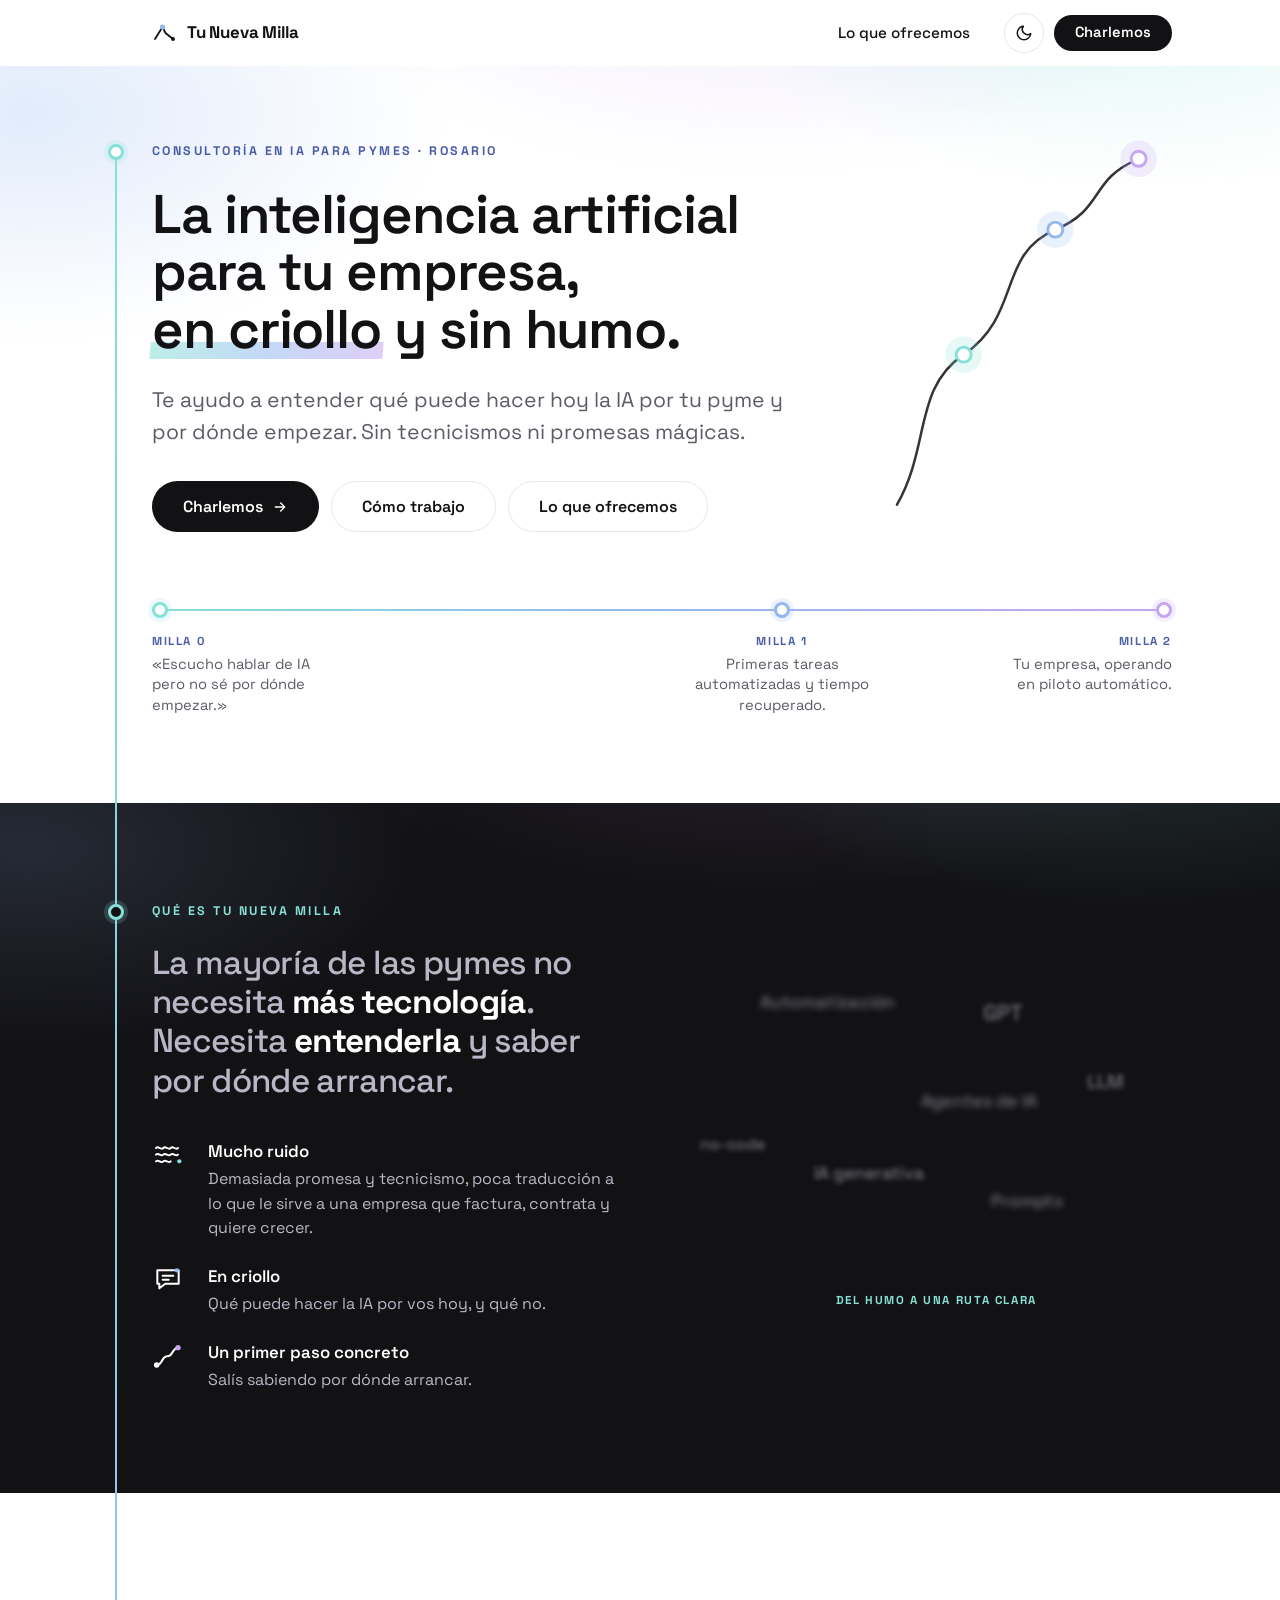
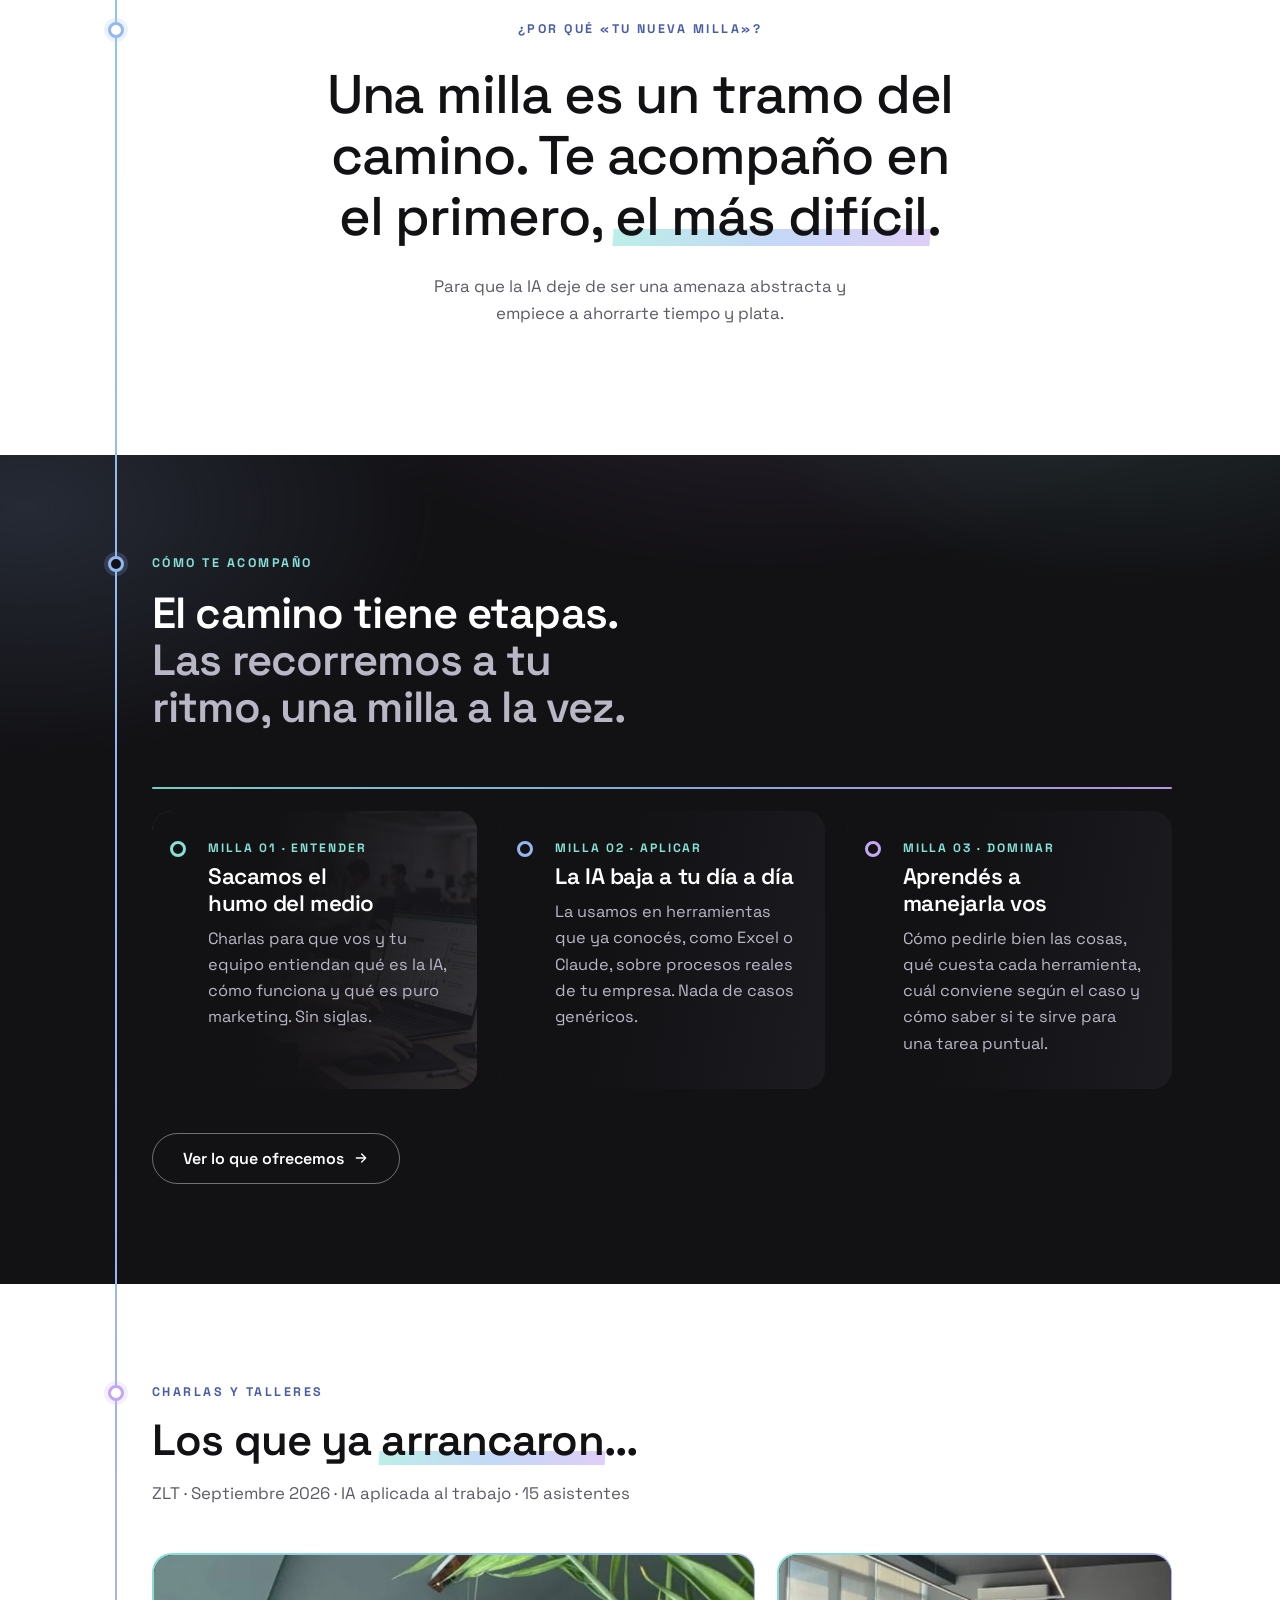
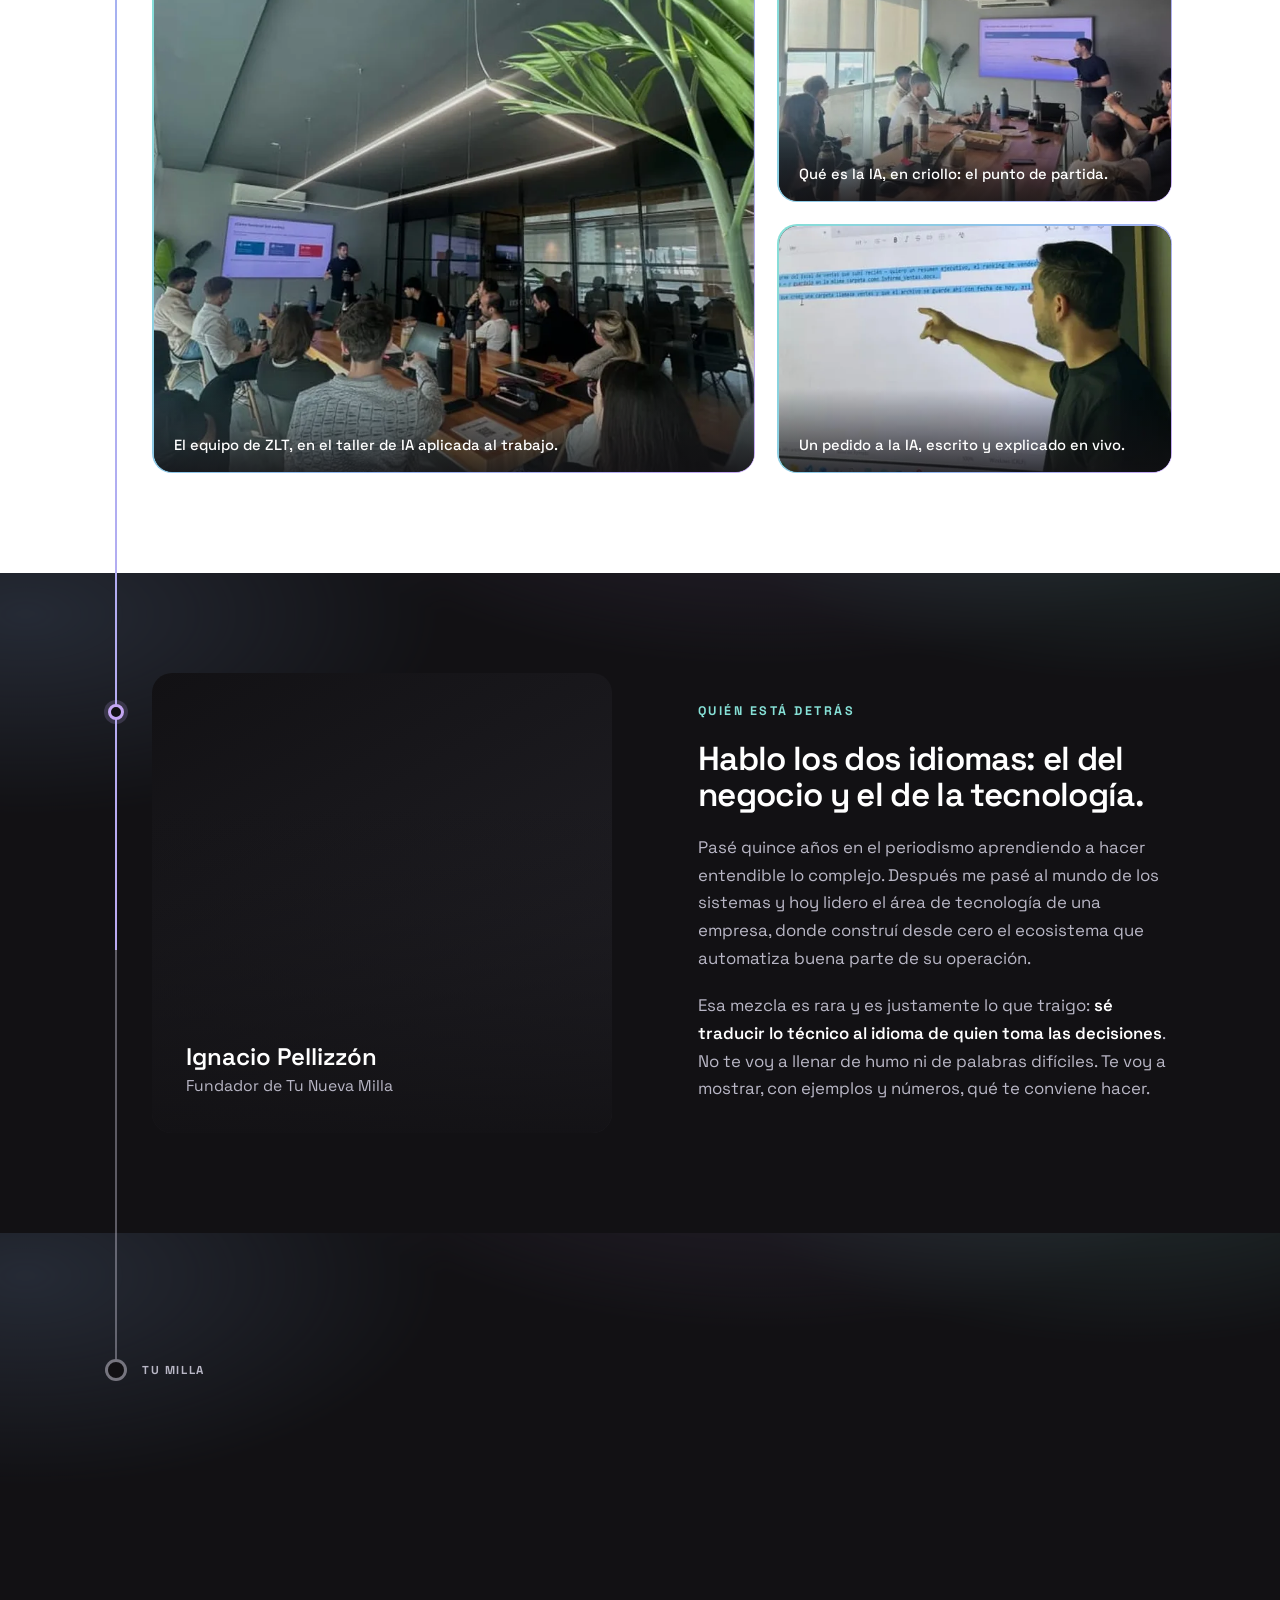
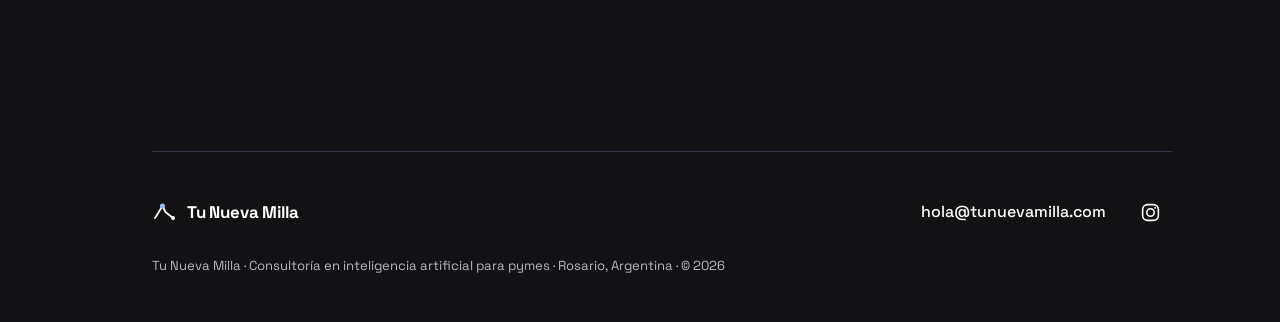
==== commit e70d4912: "Landing: boton 'Lo que ofrecemos' al lado de 'Como trabajo' en el hero Co-Authored-By: Claude Sonnet" ====
--- a/index.html
+++ b/index.html
@@ -79,6 +79,7 @@
               <svg viewBox="0 0 24 24" fill="none" aria-hidden="true"><path d="M5 12h14M13 6l6 6-6 6" stroke="currentColor" stroke-width="2" stroke-linecap="round" stroke-linejoin="round"/></svg>
             </a>
             <a href="#camino" class="tnm-btn tnm-btn--ghost">Cómo trabajo</a>
+            <a href="/lo-que-ofrecemos" class="tnm-btn tnm-btn--ghost">Lo que ofrecemos</a>
           </div>
         </div>
         <div class="hero__ill" aria-hidden="true">
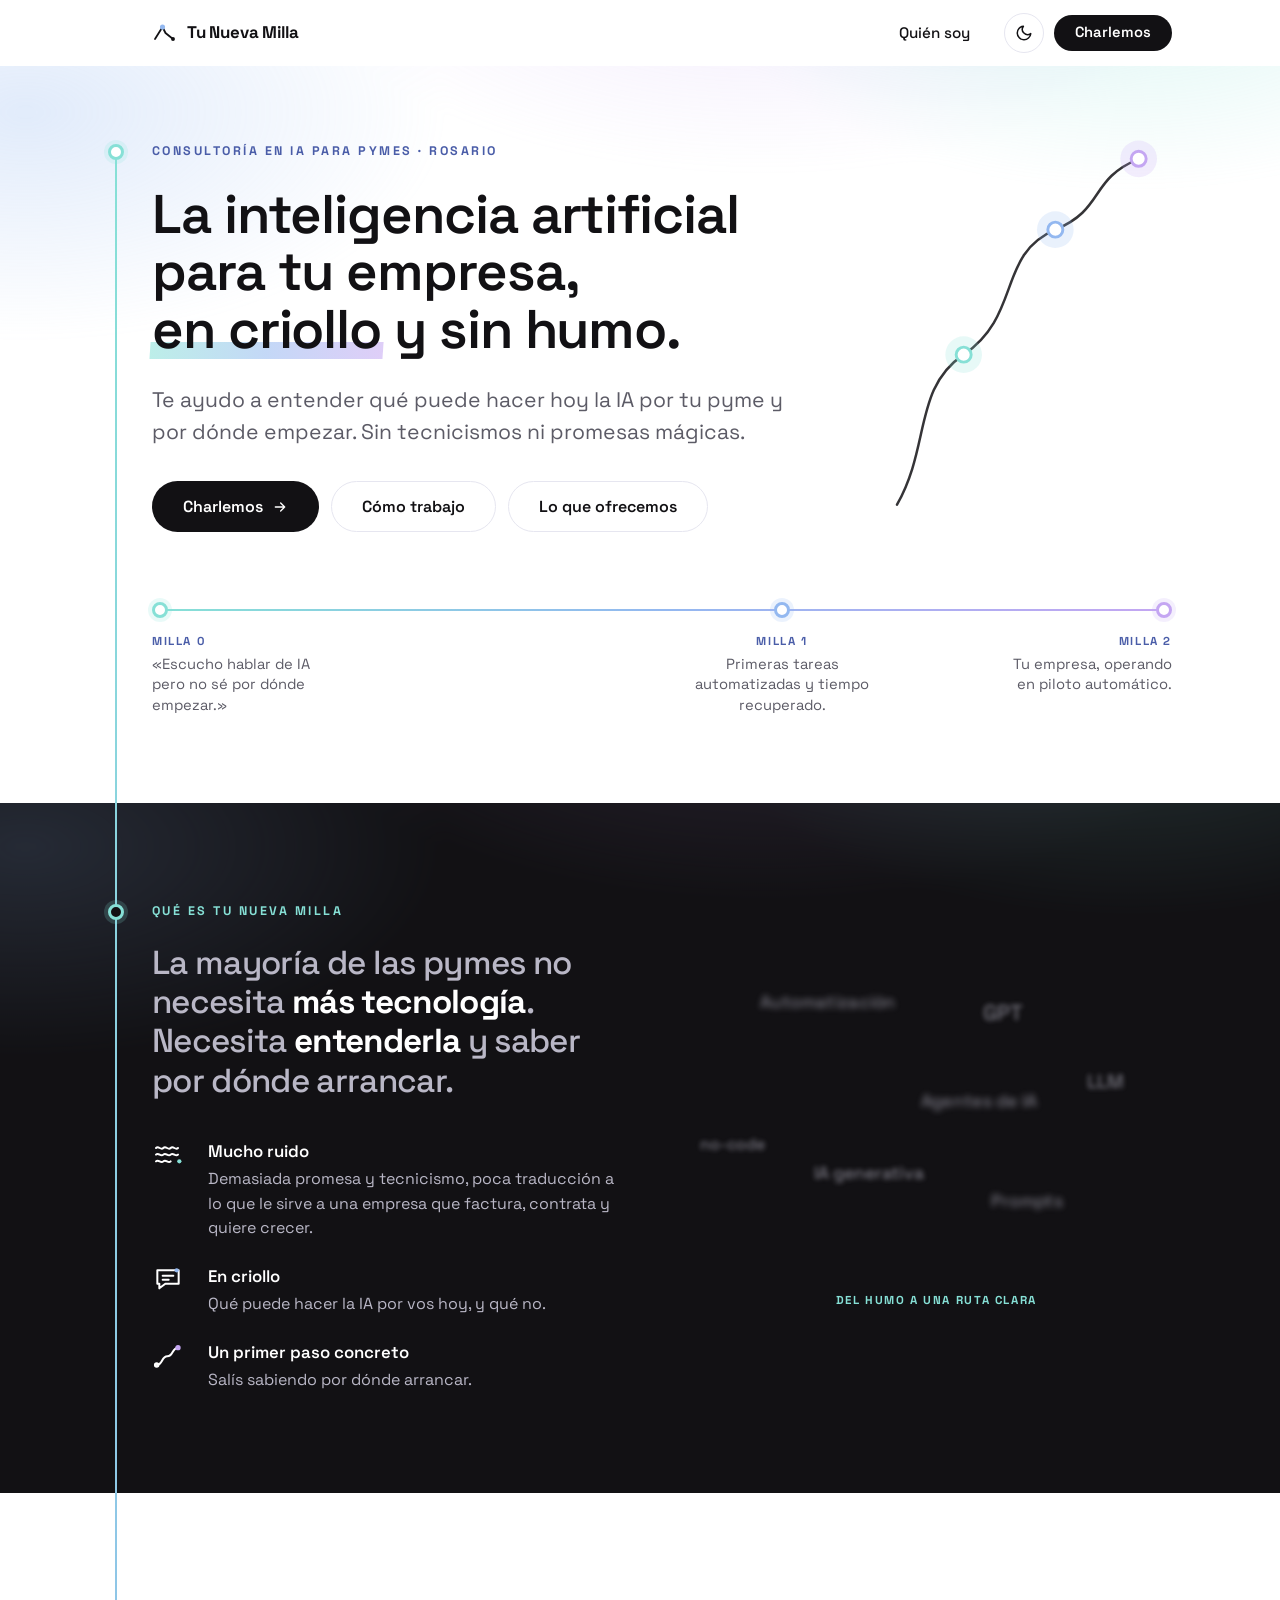
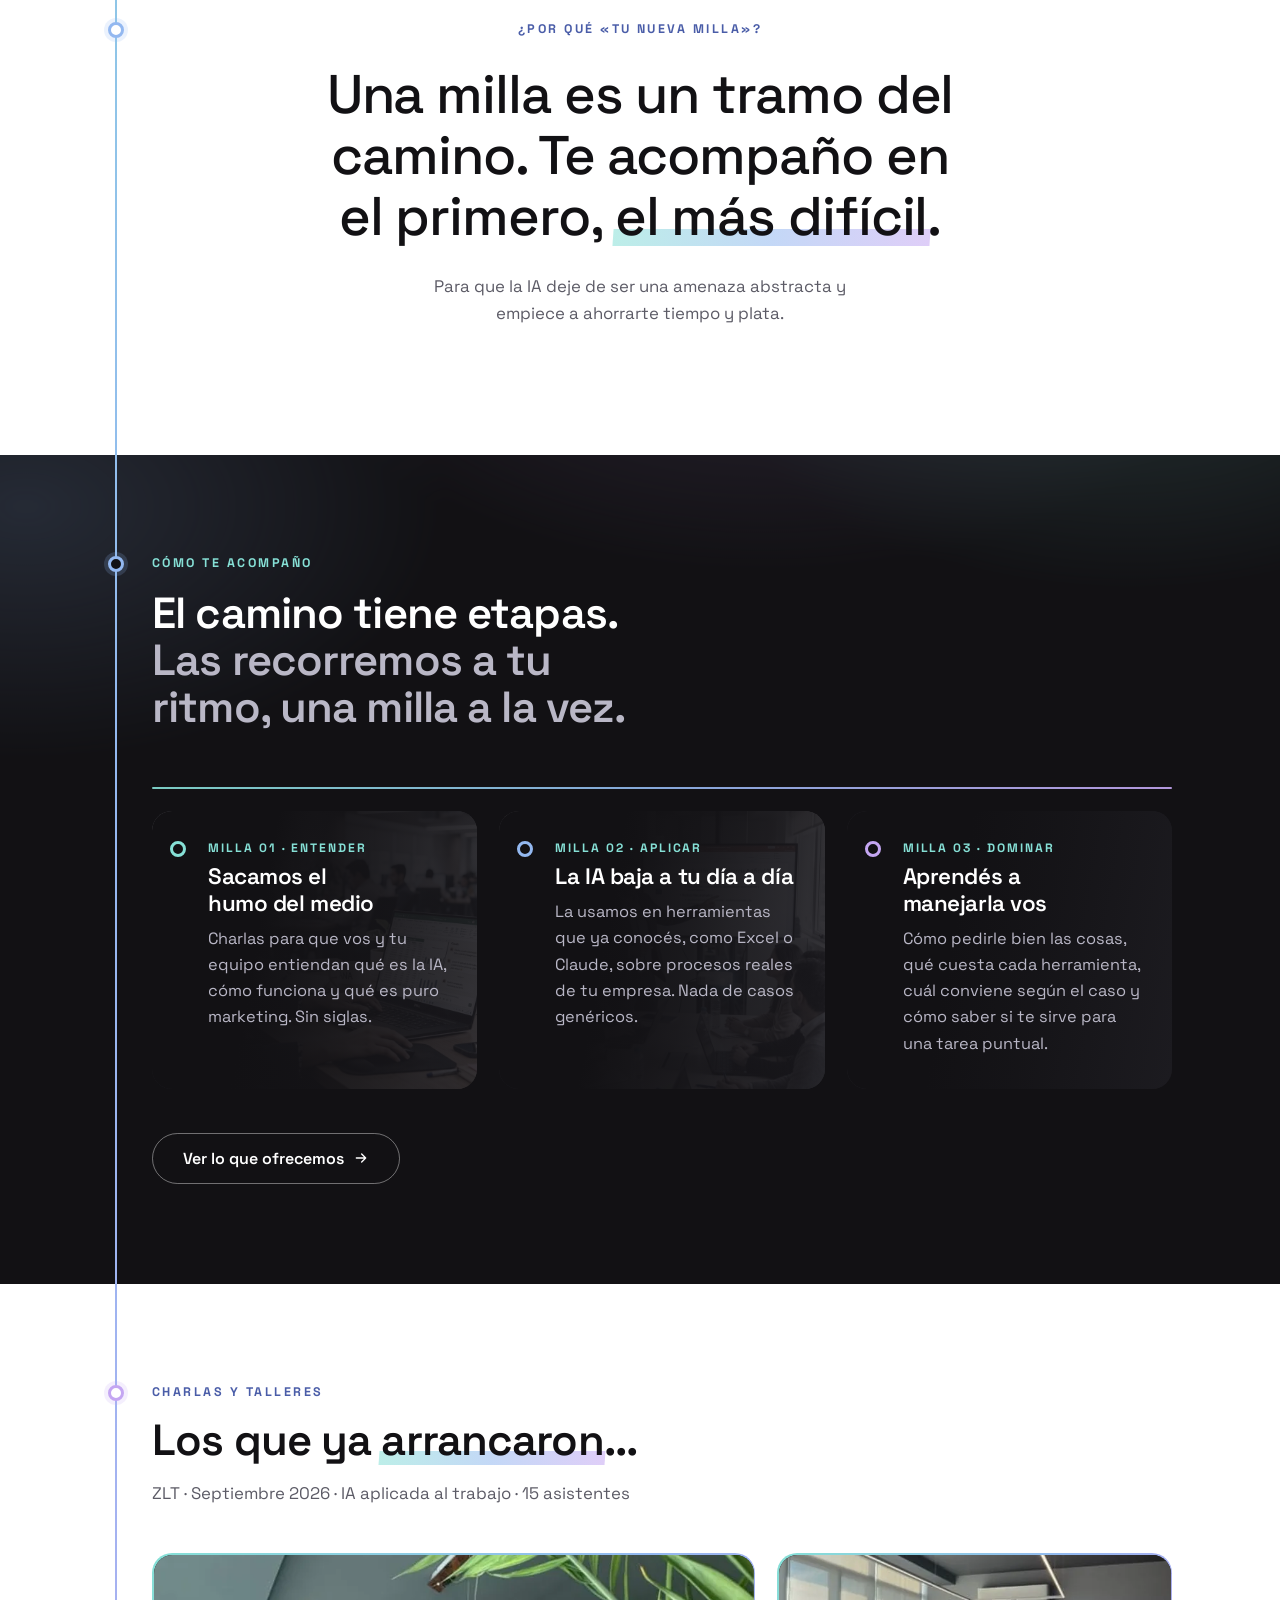
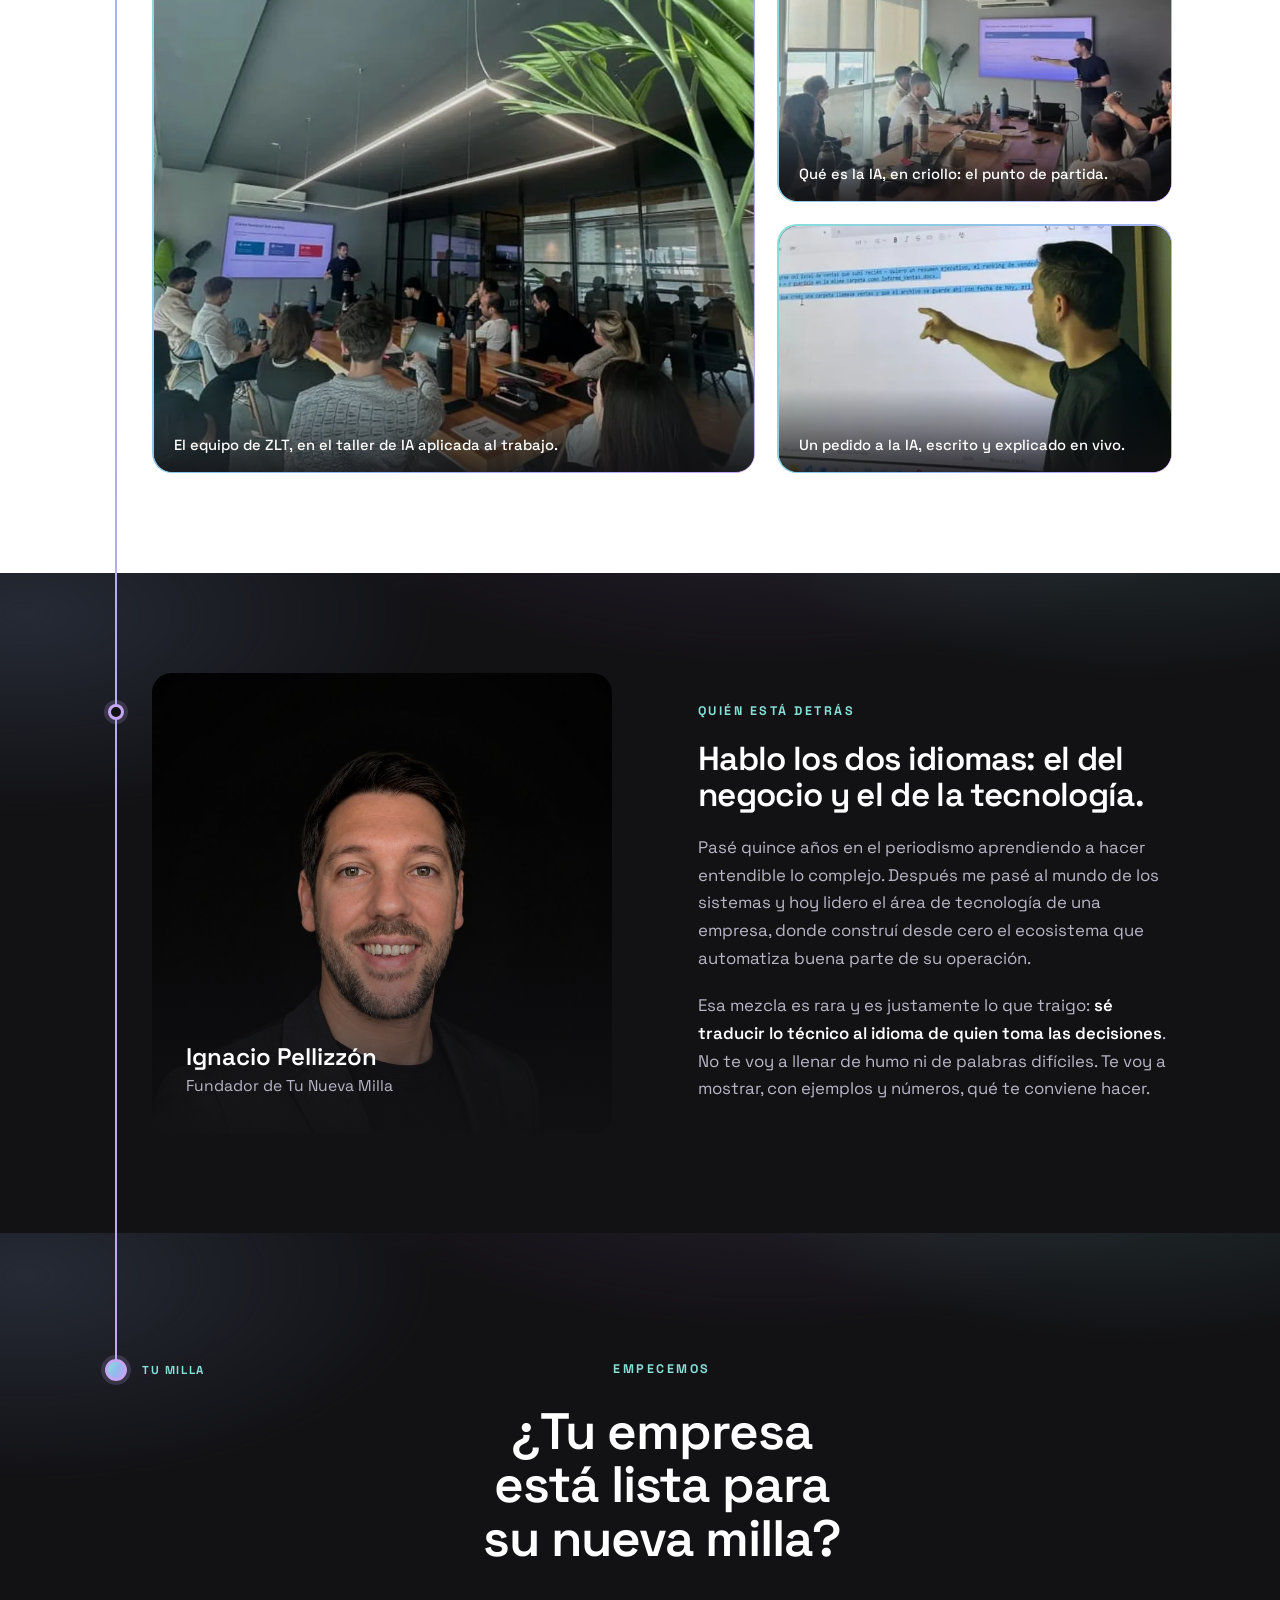
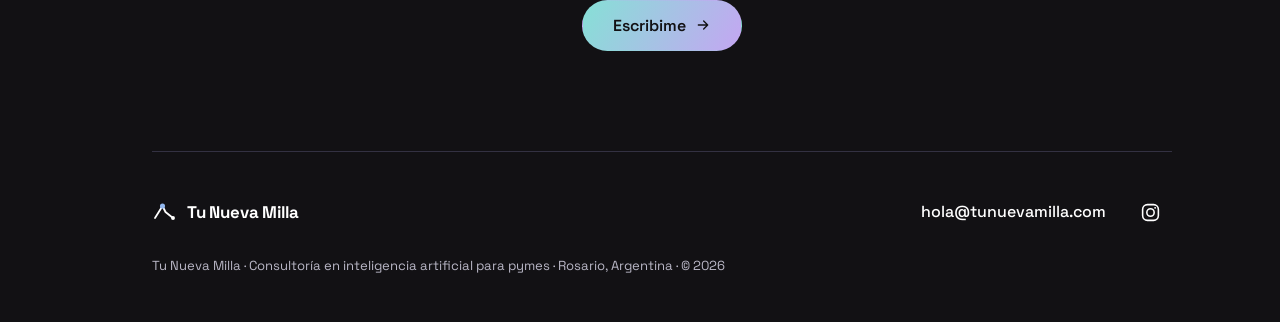
==== commit ead0249d: "Landing: link del menu 'Quien soy' lleva a 'Quien esta detras' Co-Authored-By: Claude Sonnet 5.5 <no" ====
--- a/index.html
+++ b/index.html
@@ -49,7 +49,7 @@
       <span>Tu&nbsp;Nueva&nbsp;Milla</span>
     </a>
     <ul class="nav__links">
-      <li><a class="nav__link" href="/lo-que-ofrecemos">Lo que ofrecemos</a></li>
+      <li><a class="nav__link" href="#quien-soy">Quién soy</a></li>
     </ul>
     <div class="nav__actions">
       <button type="button" class="theme-toggle" id="themeToggle" aria-label="Cambiar a tema oscuro" title="Cambiar a tema oscuro">
@@ -294,7 +294,7 @@
   </section>
 
   <!-- 6 · Quién está detrás (oscuro) -->
-  <section class="tnm-aurora sec sec--band" data-theme="dark">
+  <section class="tnm-aurora sec sec--band anchor" id="quien-soy" data-theme="dark">
     <div class="wrap sec__pad bio">
       <div class="bio__photo" data-reveal="0">
         <div class="tnm-portrait">
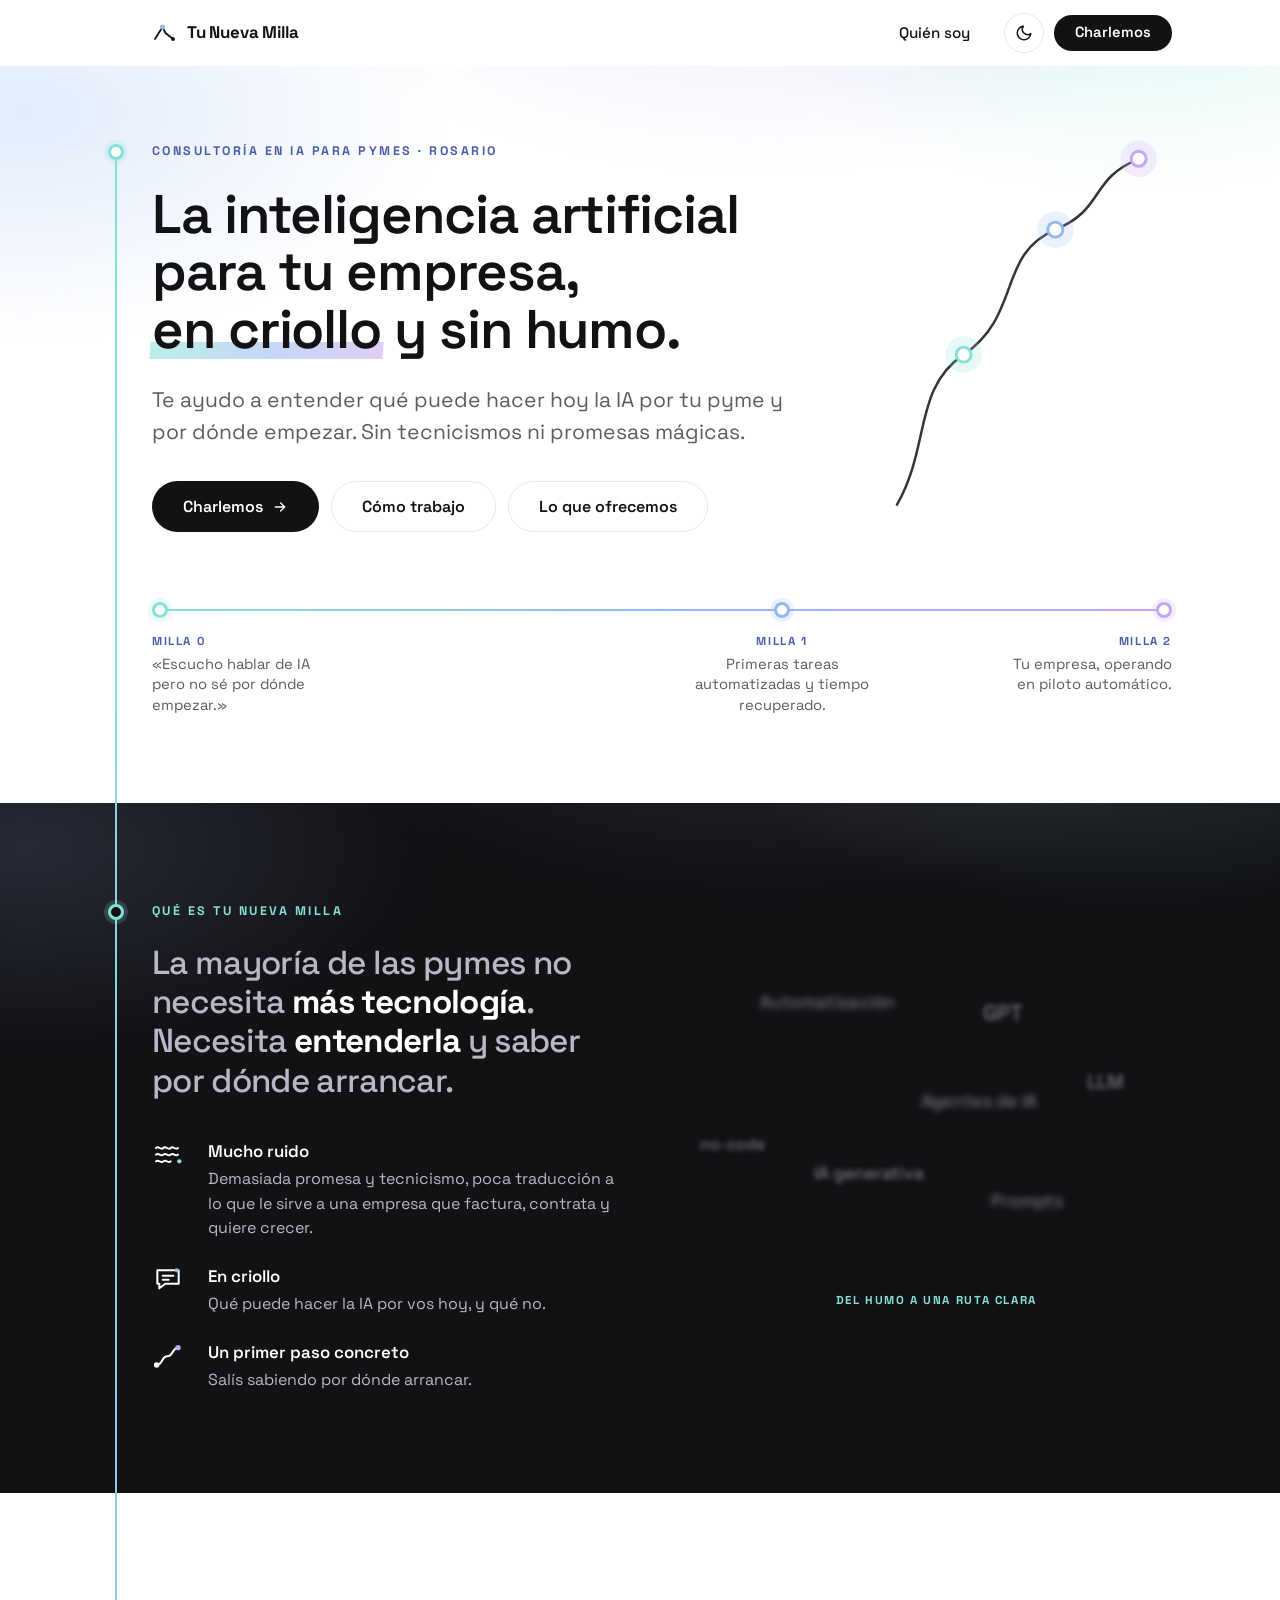
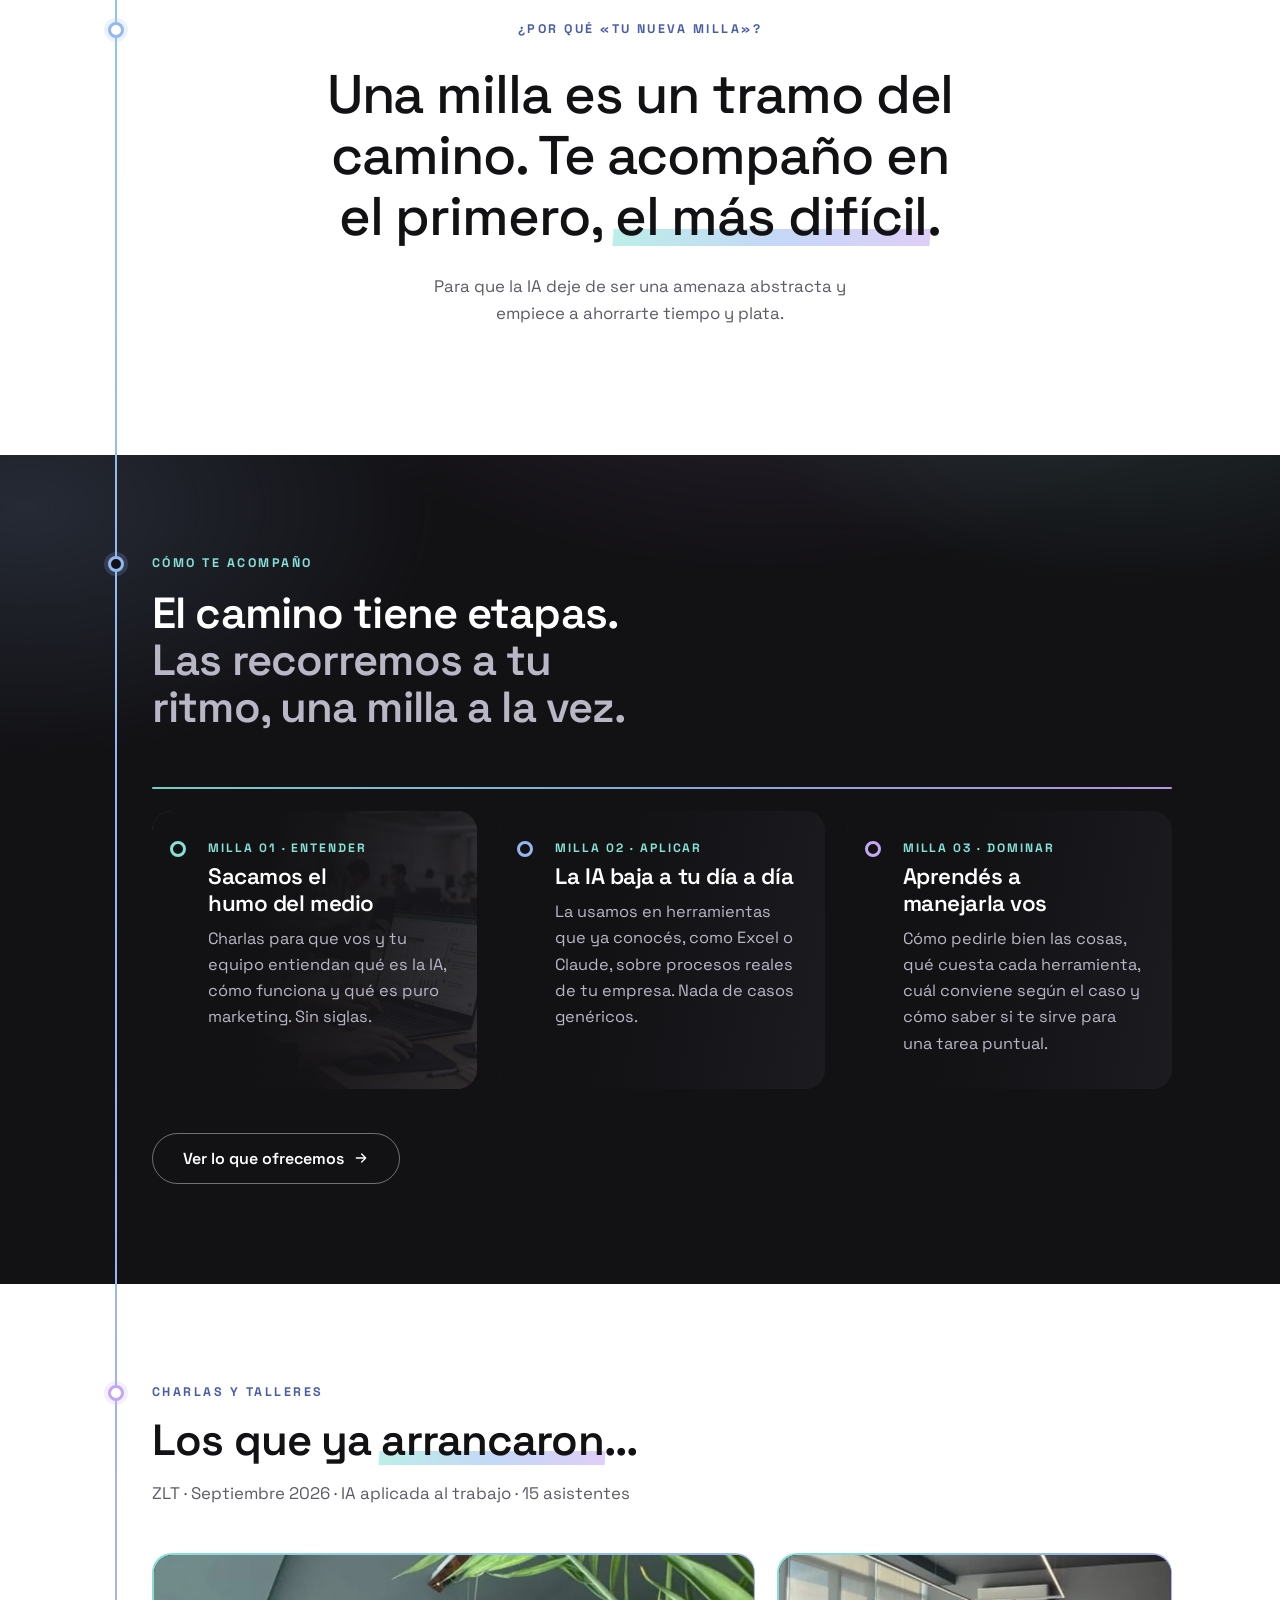
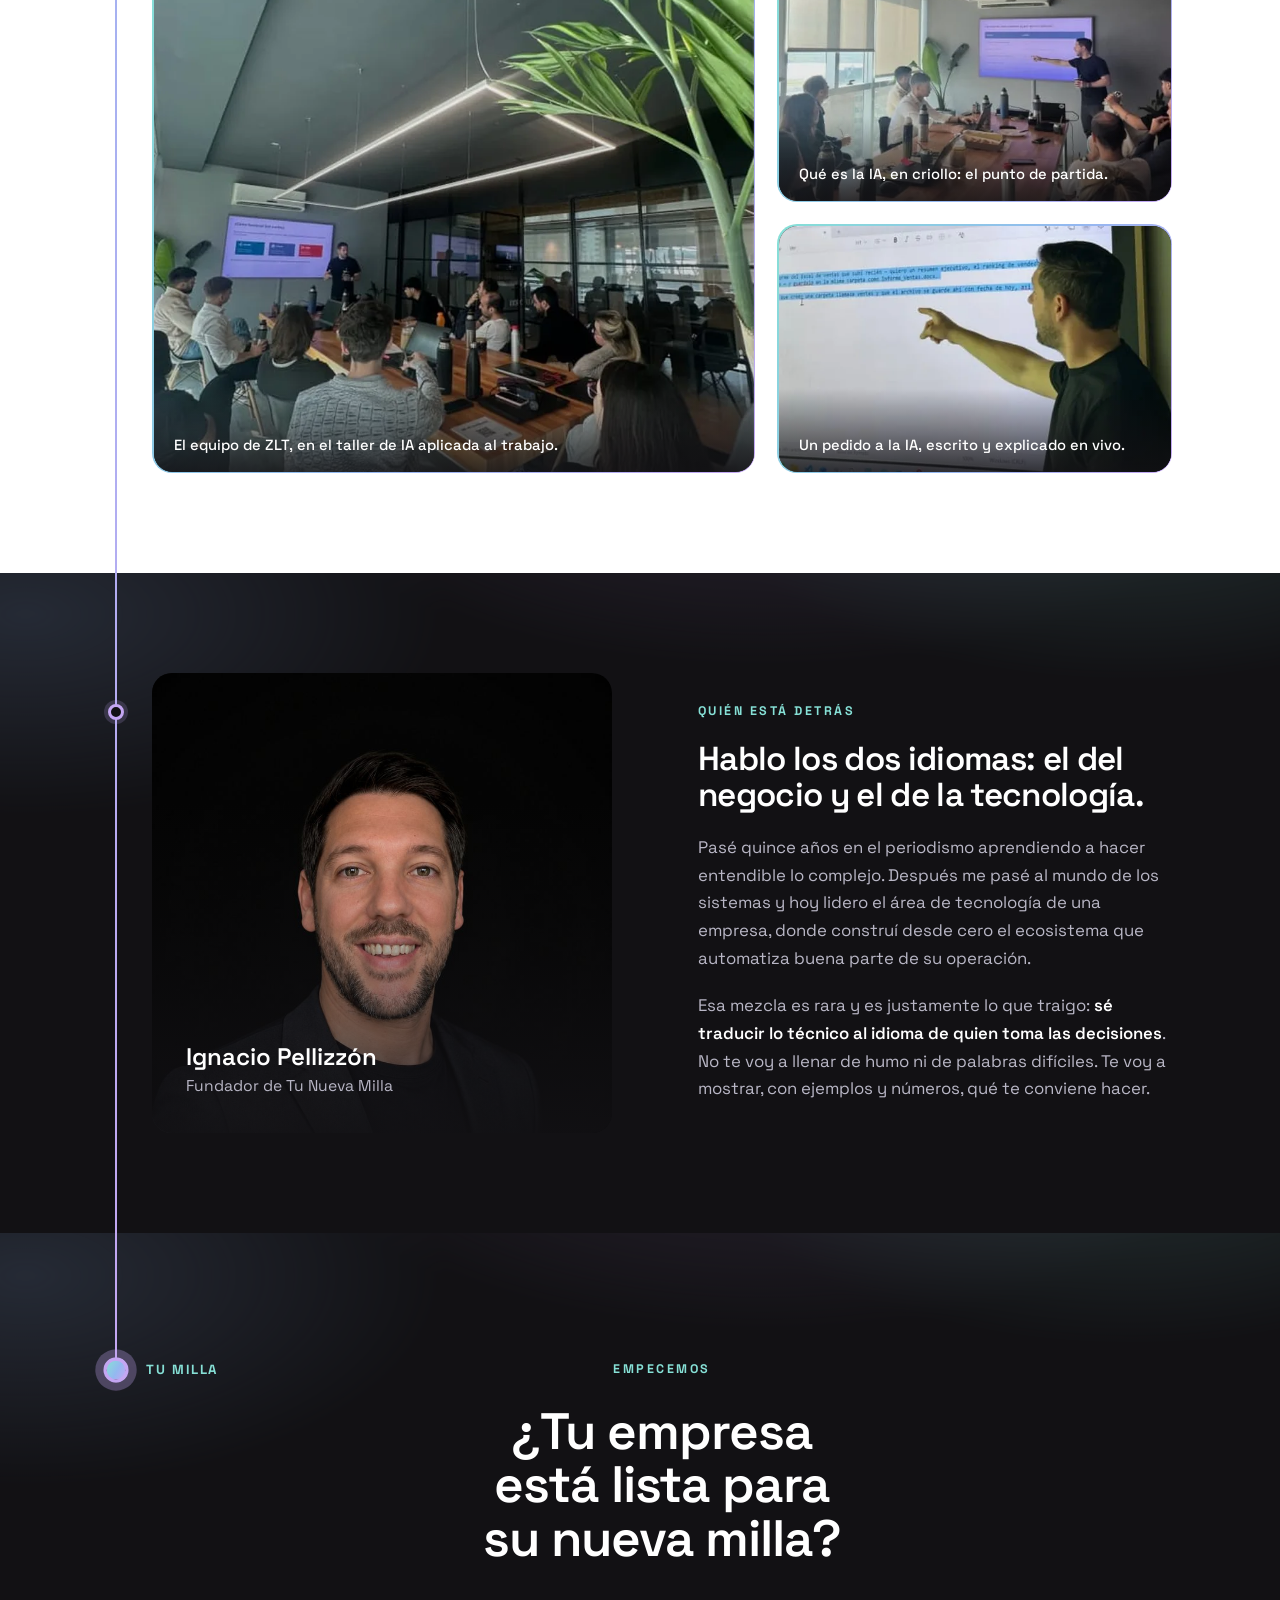
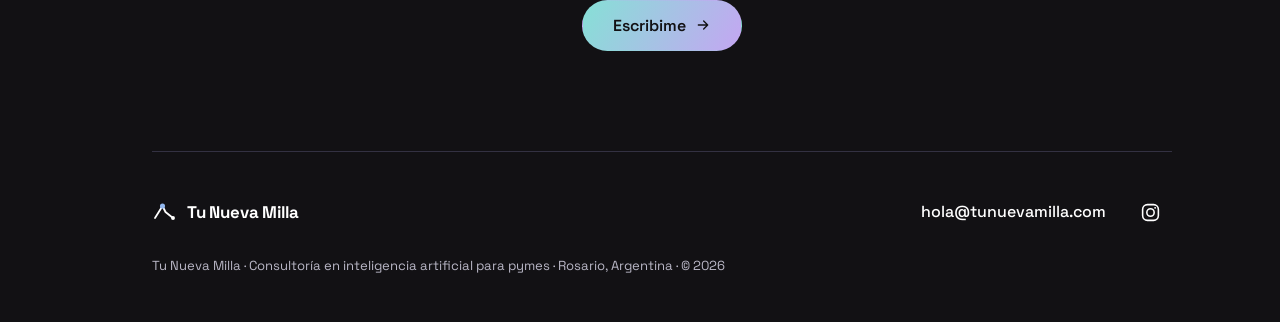
==== commit bbbf1a29: "Formulario: teléfono, todos los campos obligatorios y validación del mail - Campo Teléfono (obligato" ====
--- a/index.html
+++ b/index.html
@@ -375,6 +375,10 @@
         <input type="email" name="email" required autocomplete="email" placeholder="vos@tuempresa.com">
       </label>
       <label class="tnm-field">
+        <span>Teléfono</span>
+        <input type="tel" name="phone" required autocomplete="tel" inputmode="tel" placeholder="Ej: 341 555 1234">
+      </label>
+      <label class="tnm-field">
         <span>Contame brevemente qué necesitás</span>
         <textarea name="message" required rows="4" placeholder="Qué te gustaría automatizar o entender sobre IA en tu pyme"></textarea>
       </label>
--- a/styles.css
+++ b/styles.css
@@ -57,6 +57,7 @@
   --nav-bg:rgba(244,245,247,.82);
   --overlay:rgba(18,17,20,.6);
   --focus-ring:var(--blue-ink);
+  --danger:#B42335;
   --node-fill:var(--white);
   color-scheme:light;
 }
@@ -80,6 +81,7 @@
   --nav-bg:rgba(18,17,20,.82);
   --overlay:rgba(0,0,0,.7);
   --focus-ring:var(--aqua);
+  --danger:#FF8F9C;
   --node-fill:var(--ink);
   color-scheme:dark;
 }
@@ -358,6 +360,24 @@
 .form-status{font-size:var(--fs-small);min-height:1.2em;margin:0;text-align:center;color:var(--text-muted)}
 .form-status[data-state="success"],.form-status[data-state="error"]{color:var(--text);font-weight:500}
 .form-status a{color:var(--text-accent);text-decoration:underline}
+/* Validación del formulario (avisos que arma script.js debajo de cada campo) */
+.tnm-field input[aria-invalid="true"],.tnm-field textarea[aria-invalid="true"]{border-color:var(--danger)}
+.field-error{margin:-10px 0 0;font-size:var(--fs-small);line-height:1.4;color:var(--danger);font-weight:500}
+.email-suggest{display:flex;flex-wrap:wrap;align-items:center;gap:6px 10px;margin:-8px 0 0;padding:10px 12px;border-radius:var(--radius-md);background:var(--bg-subtle);font-size:var(--fs-small);color:var(--text);overflow-wrap:anywhere}
+.email-suggest[hidden]{display:none}
+.email-suggest__actions{display:flex;gap:8px}
+.email-suggest__btn{font:inherit;font-weight:600;color:var(--text);background:transparent;border:1.5px solid var(--border);border-radius:var(--radius-pill);min-height:36px;padding:4px 12px;cursor:pointer;transition:border-color .2s var(--ease),background-color .2s var(--ease)}
+.email-suggest__btn:hover{border-color:var(--border-hover);background:var(--btn-ghost-hover)}
+/* Pantalla de "mensaje enviado" (la arma script.js dentro del modal) */
+.modal-success{display:none;flex-direction:column;align-items:flex-start}
+.modal.is-sent>:not(.modal-close):not(.modal-success),.modal.is-sent #contactForm{display:none}
+.modal.is-sent .modal-success{display:flex;animation:modal-success-in .32s var(--ease-pop) both}
+.modal-success__icon{display:flex;align-items:center;justify-content:center;width:56px;height:56px;border-radius:50%;background:var(--grad-aurora);color:var(--ink);margin-bottom:18px}
+.modal-success__icon svg{width:28px;height:28px}
+.modal-success__title{outline:none}
+.modal-success .modal-lead{overflow-wrap:anywhere}
+@keyframes modal-success-in{from{opacity:0;transform:translateY(6px)}to{opacity:1;transform:none}}
+@media (prefers-reduced-motion:reduce){.modal.is-sent .modal-success{animation:none}}
 @media (max-width:480px){.modal{padding:28px 22px 24px;border-radius:16px}}
 
 /* ---------- Nav: links de navegación ---------- */
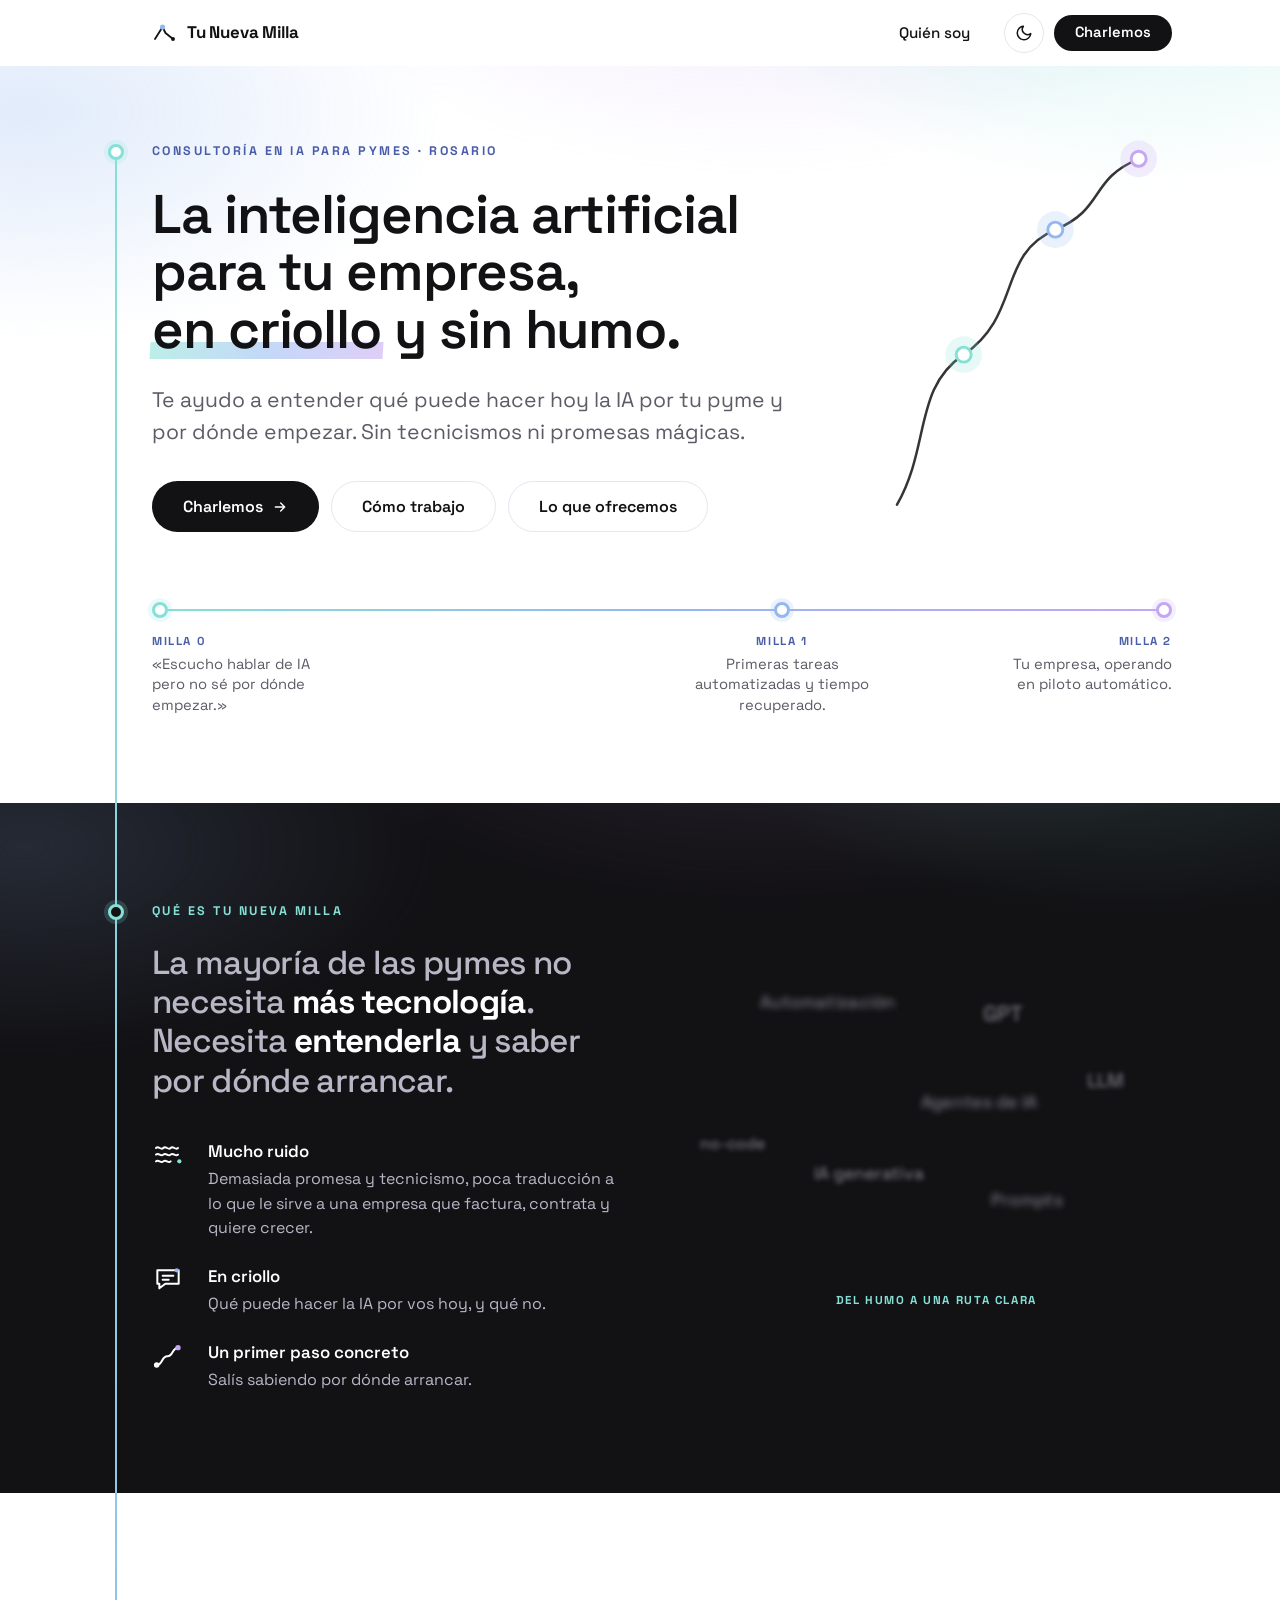
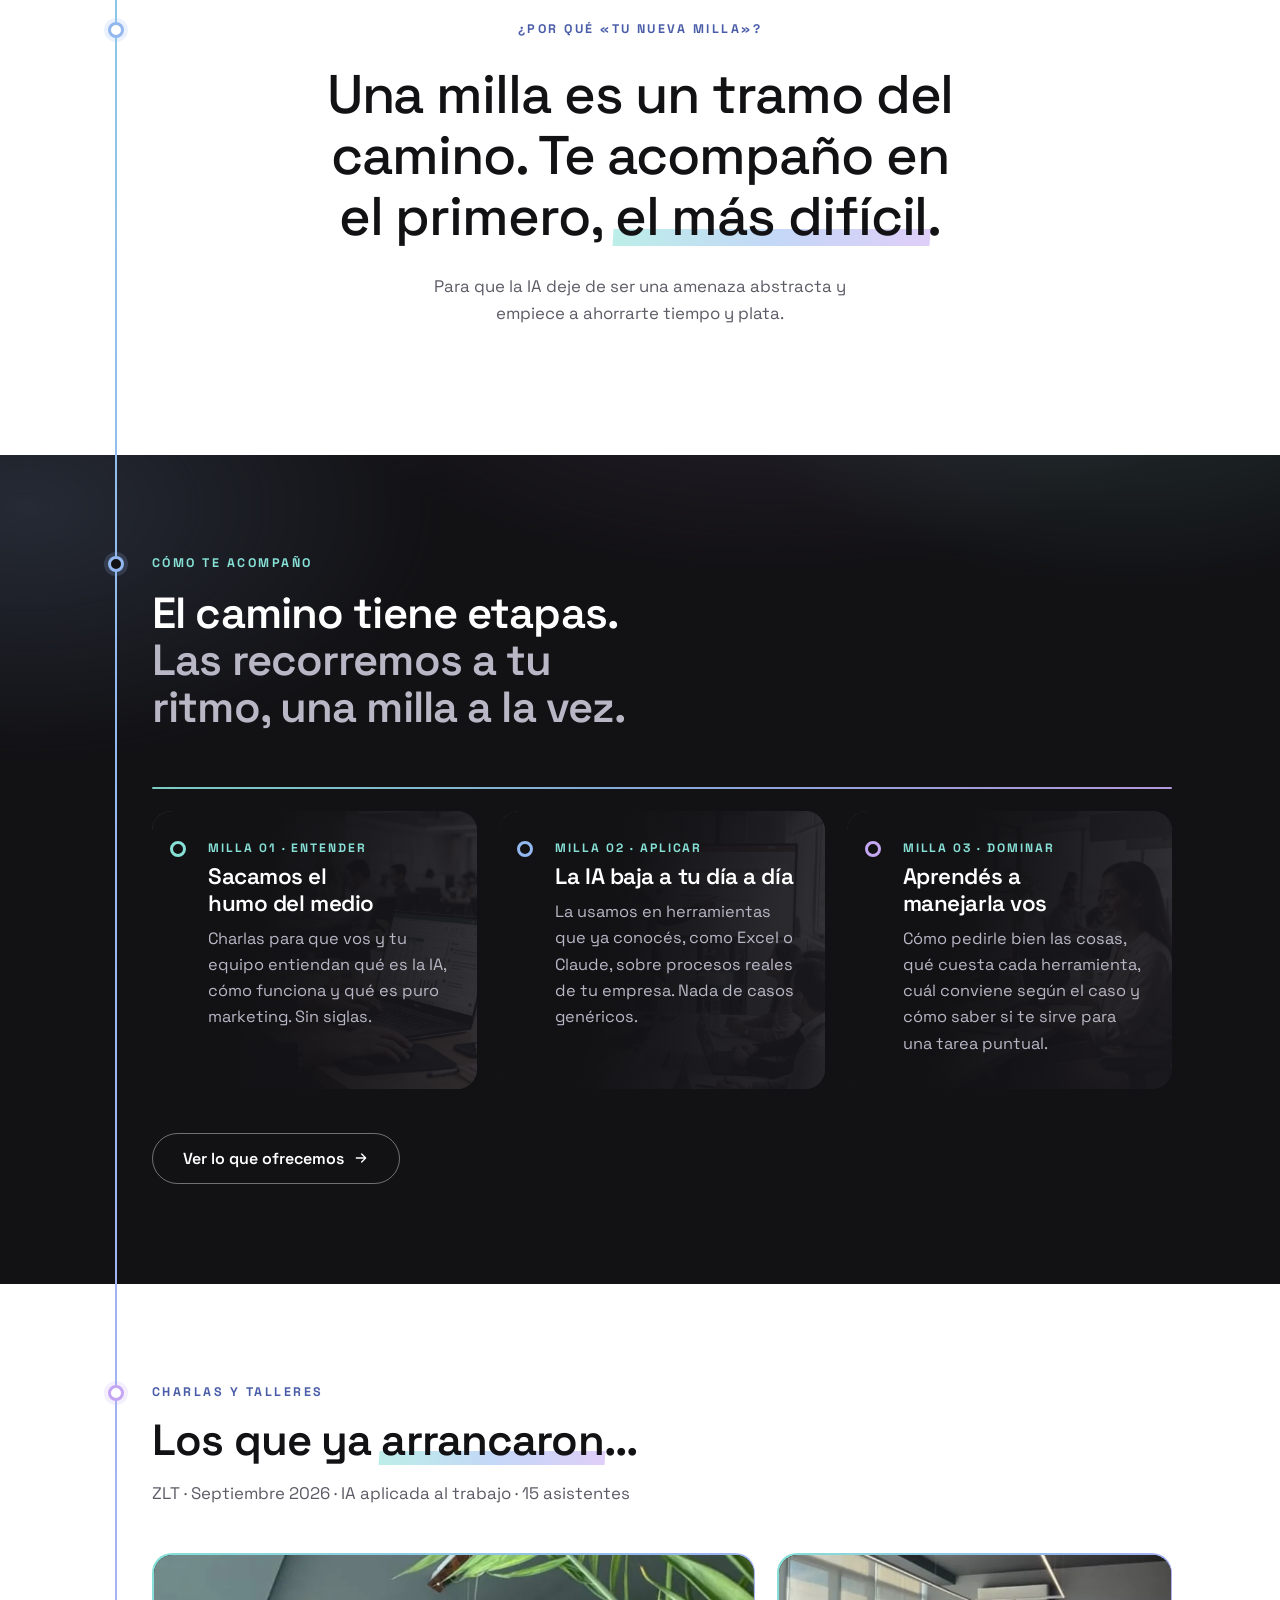
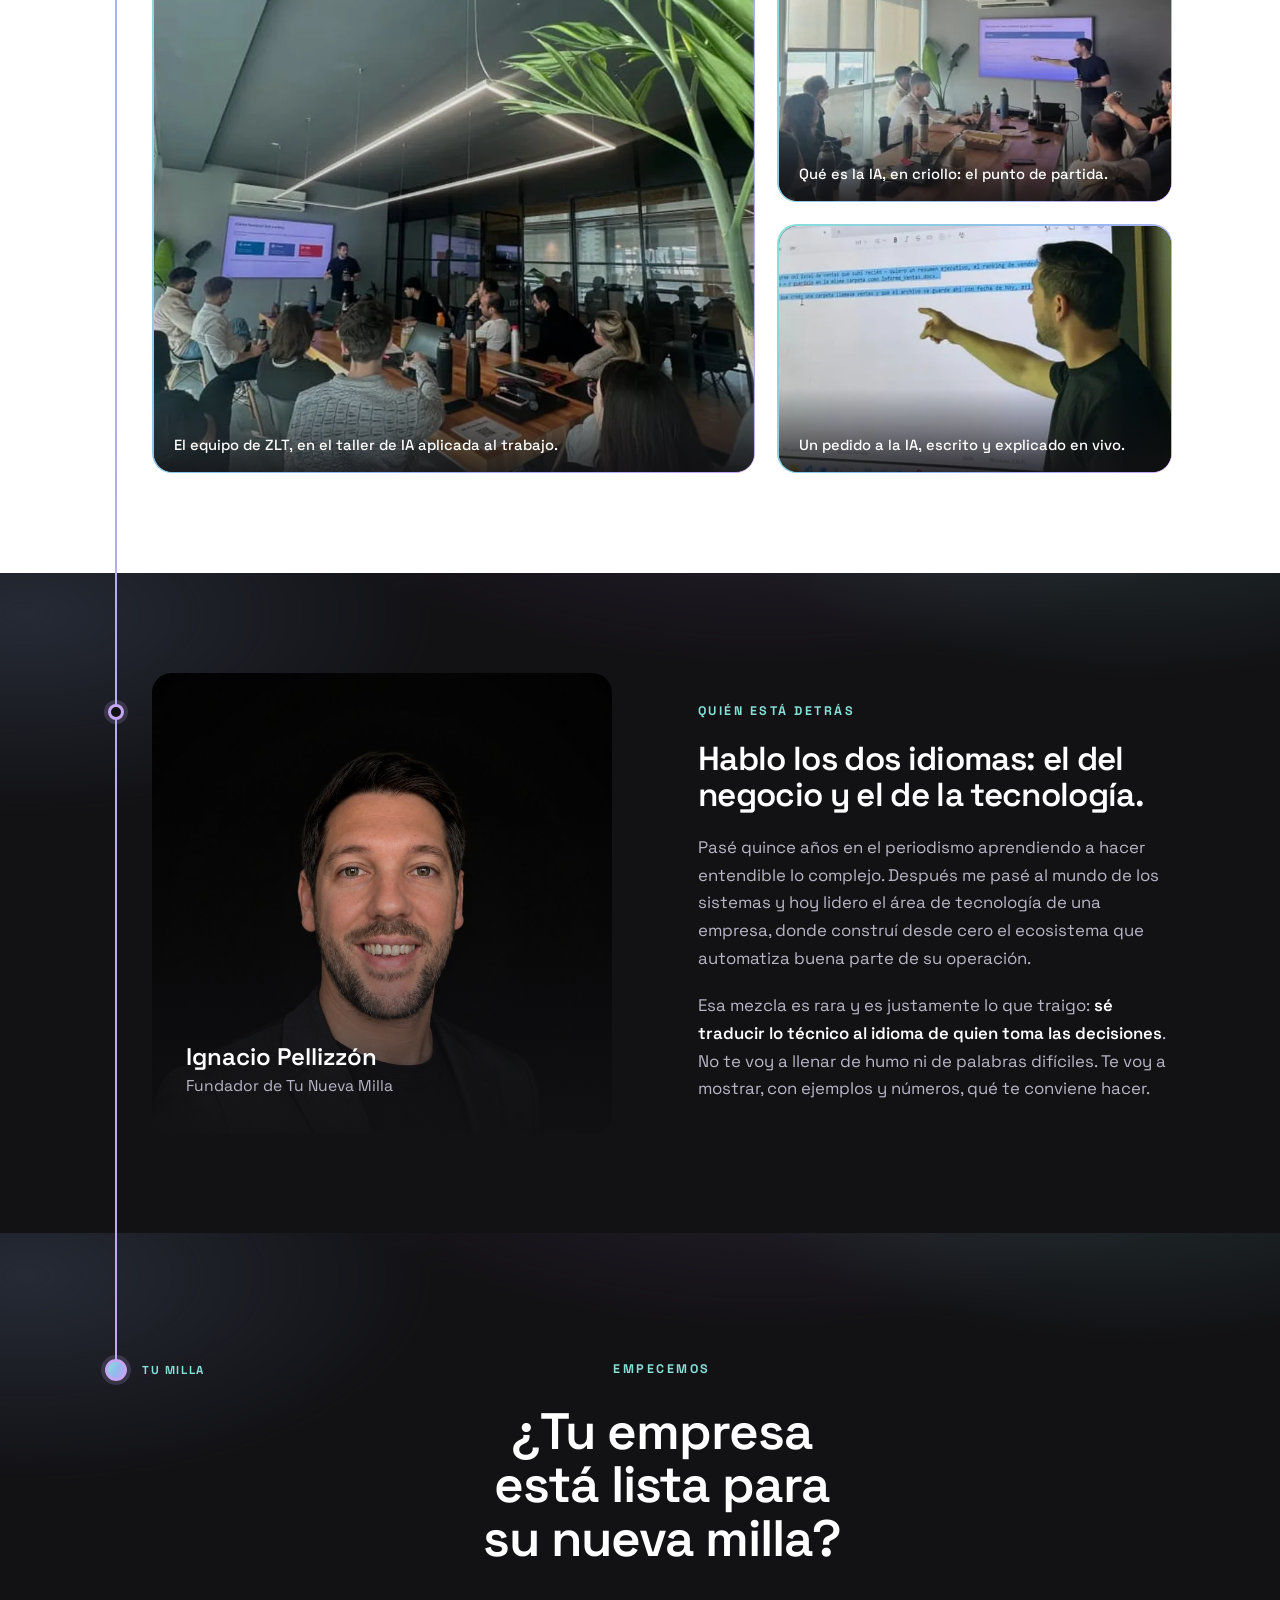
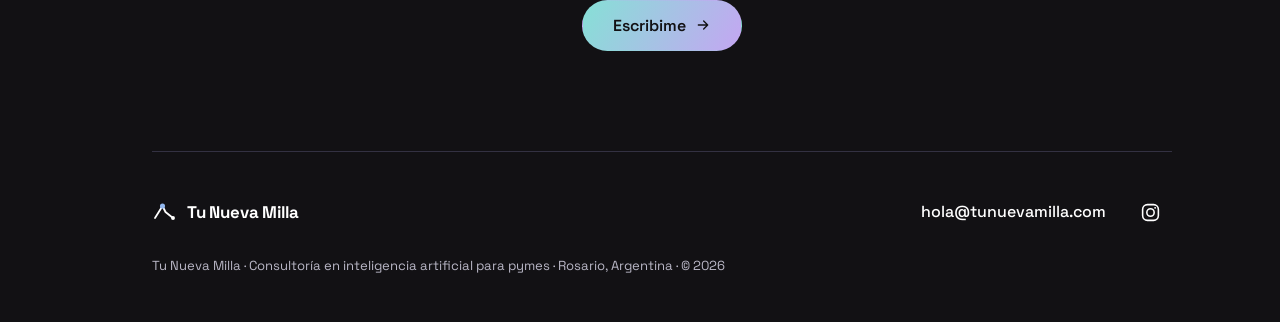
==== commit 93599d07: "Formulario: 'pyme' por 'compañía' en el texto de ayuda del mensaje Co-Authored-By: Claude Sonnet 5.5" ====
--- a/index.html
+++ b/index.html
@@ -380,7 +380,7 @@
       </label>
       <label class="tnm-field">
         <span>Contame brevemente qué necesitás</span>
-        <textarea name="message" required rows="4" placeholder="Qué te gustaría automatizar o entender sobre IA en tu pyme"></textarea>
+        <textarea name="message" required rows="4" placeholder="Qué te gustaría automatizar o entender sobre IA en tu compañía"></textarea>
       </label>
 
       <button type="submit" class="tnm-btn tnm-btn--primary tnm-btn--block" id="contactSubmit">
